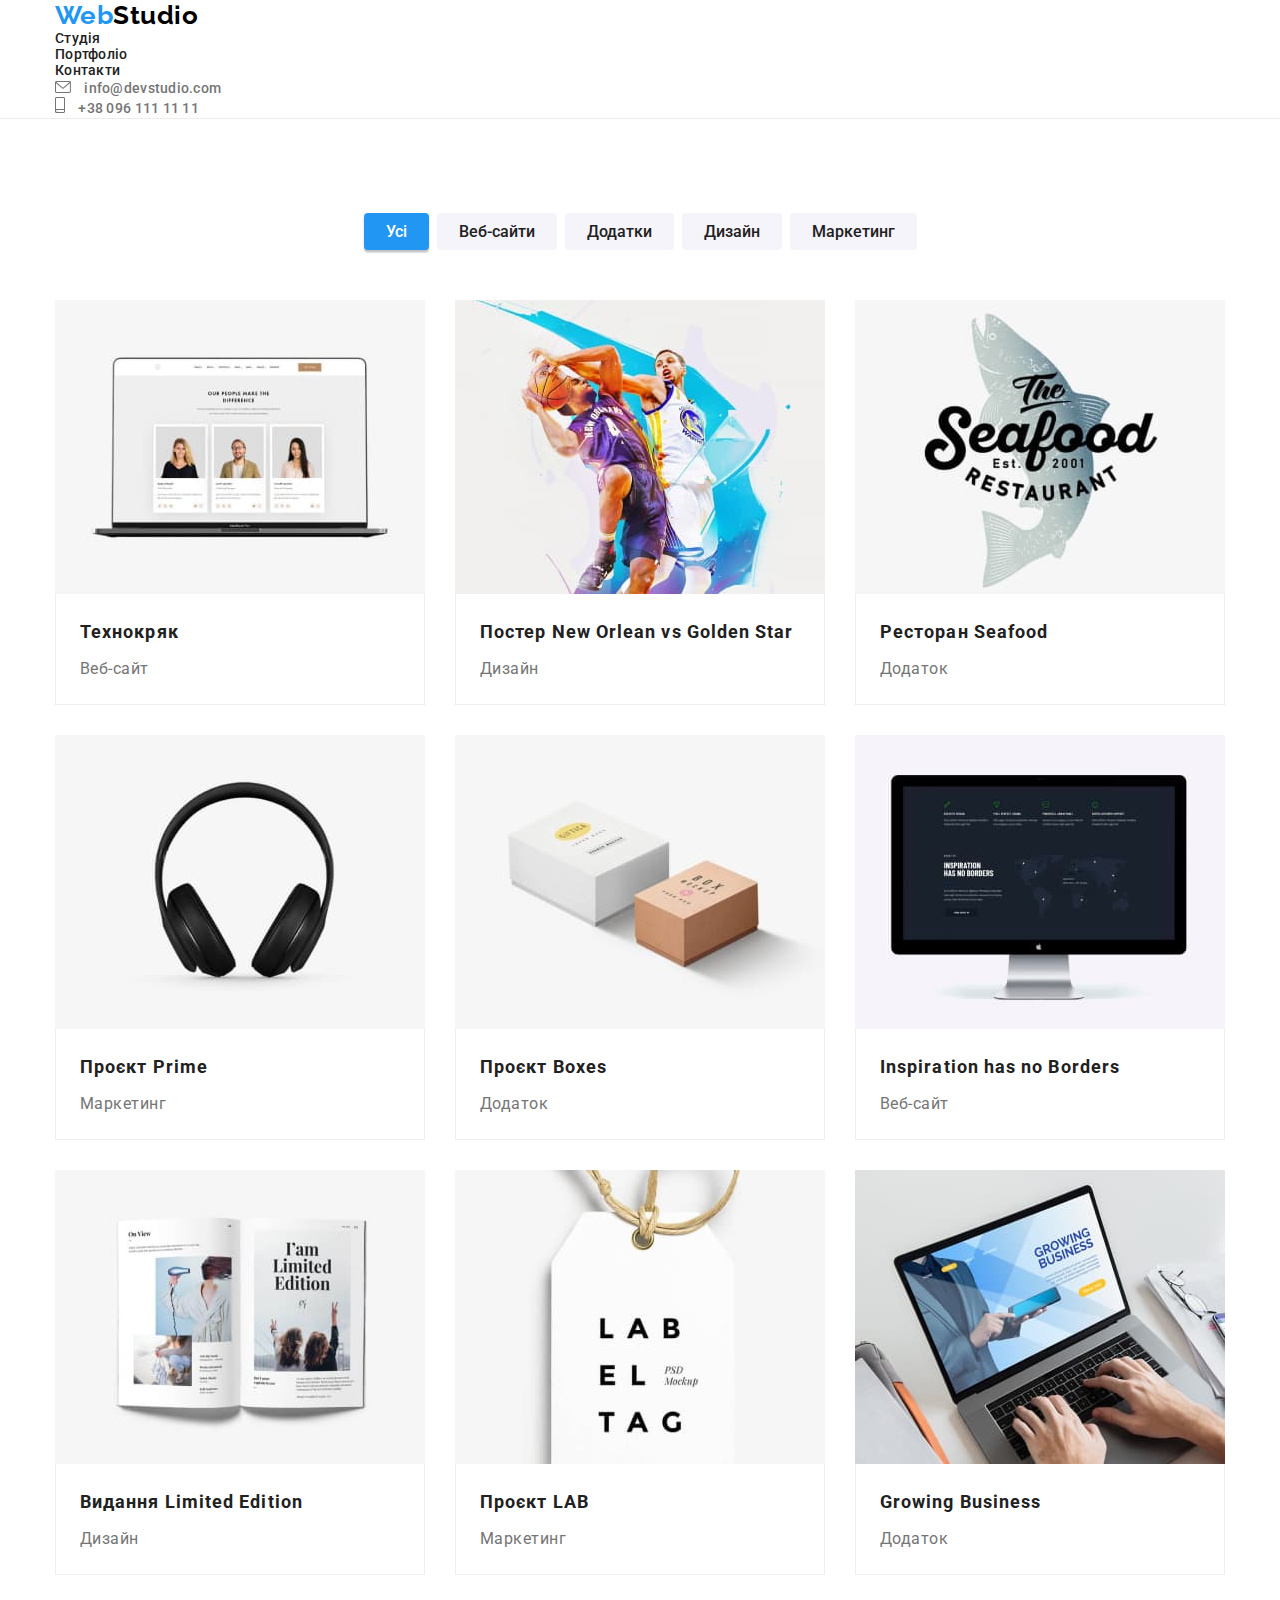
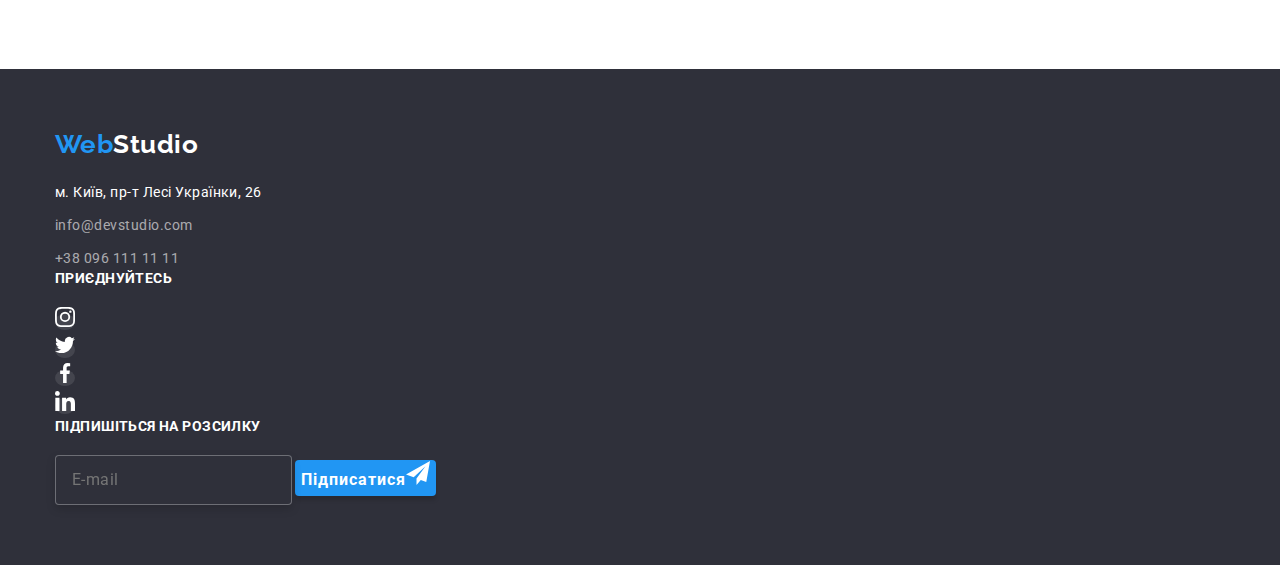
==== portfolio.html @ b39f1068 "create new repository" ====
<!DOCTYPE html>
<html lang="uk">

<head>
    <meta charset="UTF-8">
    <meta http-equiv="X-UA-Compatible" content="IE=edge">
    <meta name="viewport" content="width=device-width, initial-scale=1.0">
    <title>Portfolio</title>
    <link rel="preconnect" href="https://fonts.googleapis.com">
    <link rel="preconnect" href="https://fonts.gstatic.com" crossorigin>
    <link
        href="https://fonts.googleapis.com/css2?family=Montserrat:wght@400;700&family=Raleway:wght@700&family=Roboto:wght@400;500;700;900&display=swap"
        rel="stylesheet">
    <link rel="stylesheet" href="https://cdn.jsdelivr.net/npm/modern-normalize@1.1.0/modern-normalize.min.css">
    <link rel="stylesheet" href="./css/main.min.css">
</head>

<body>
    <header class="header">
        <div class="container  header__container"><a href="./index.html" class="logo__link link"><span
                    class="logo">Web</span>Studio</a>
            <nav class="navigation">
                <ul class="navigation__list">
                    <li class="navigation__item"><a href="./index.html"
                            class="link navigation__link ">Студія</a></li>
                    <li class="navigation__item"> <a href="./portfolio.html" class="link navigation__link navigation__link--active"> Портфоліо </a>
                    </li>
                    <li class="navigation__item"> <a href="" class="link navigation__link"> Контакти</a></li>
                </ul>
            </nav>
            <ul class="header__contacts">
                <li class="contacts__item"> <a href="mailto:info@devstudio.com" class="contacts__link"><svg
                            class="contact__icon" width="16" height="12">
                            <use href="./images/icons.svg#icon-envelope"></use>
                        </svg> info@devstudio.com </a></li>
                <li class="contacts__item"><a href="tel:+380961111111" class="contacts__link"><svg class="contact__icon"
                            width="10" height="16">
                            <use href="./images/icons.svg#icon-smartphone"></use>
                        </svg> +38 096 111 11 11</a></li>
            </ul>
        </div>
    </header>

    <main>
        <section class="section">
            <h1 class="visually-hidden">Портфоліо</h1>
            <div class="container">
                <ul class="butttons-list">
                    <li><button type="button" class="butttons-list__button butttons-list__button--active">Усі</button></li>
                    <li><button type="button" class="butttons-list__button">Веб-сайти</button></li>
                    <li><button type="button" class="butttons-list__button">Додатки</button></li>
                    <li><button type="button" class="butttons-list__button">Дизайн</button></li>
                    <li><button type="button" class="butttons-list__button">Маркетинг</button></li>
                </ul>

                <ul class="products">
                    <li class="products__item">
                        <a href="" class="products__link">
                            <div class="products__tumb"><img src="./images/portfolio/portfolio-1.jpg" alt="ноутбук"
                                    width="370" height="294">
                                <p class="tumb__owerlay">Ресурс пропонує комплексні пропозиції з різним рівнем функціоналу та
                                    сервісів. Все це дозволить
                                    відвідувачу отримати
                                    вичерпні відомості про компанію чи приватну особу.</p>
                            </div>
                            <div class="products__description">
                                <h2 class="description__title">Технокряк</h2>
                                <p> Веб-сайт</p>
                            </div>
                        </a>
                    </li>
                    <li class="products__item">
                        <a href="" class="products__link">
                            <div class="products__tumb"><img src="./images/portfolio/portfolio-2.jpg" alt="дві людини"
                                    width="370" height="294">
                                <p class="tumb__owerlay">Ресурс пропонує комплексні пропозиції з різним рівнем функціоналу та
                                    сервісів. Все це дозволить відвідувачу отримати
                                    вичерпні відомості про компанію чи приватну особу.</p>
                            </div>
                            <div class="products__description">
                                <h2 class="description__title">Постер New Orlean vs Golden Star</h2>
                                <p>Дизайн</p>
                            </div>


                        </a>
                    </li>
                    <li class="products__item">
                        <a href="" class="products__link">
                            <div class="products__tumb"> <img src="./images/portfolio/portfolio-3.jpg" alt="риба"
                                    width="370" height="294">
                                <p class="tumb__owerlay">Ресурс пропонує комплексні пропозиції з різним рівнем функціоналу та
                                    сервісів. Все це дозволить
                                    відвідувачу отримати
                                    вичерпні відомості про компанію чи приватну особу.</p>
                            </div>
                            <div class="products__description">
                                <h2 class="description__title">Ресторан Seafood</h2>
                                <p>Додаток</p>
                            </div>
                        </a>
                    </li>
                    <li class="products__item">
                        <a href="" class="products__link">
                            <div class="products__tumb"><img src="./images/portfolio/portfolio-4.jpg" alt="наушники"
                                    width="370" height="294">
                                <p class="tumb__owerlay">Ресурс пропонує комплексні пропозиції з різним рівнем функціоналу та
                                    сервісів. Все це дозволить
                                    відвідувачу отримати
                                    вичерпні відомості про компанію чи приватну особу.</p>
                            </div>
                            <div class="products__description">
                                <h2 class="description__title">Проєкт Prime</h2>
                                <p>Маркетинг</p>
                            </div>
                        </a>
                    </li>
                    <li class="products__item">
                        <a href="" class="products__link">
                            <div class="products__tumb"><img src="./images/portfolio/portfolio-5.jpg" alt="коробки"
                                    width="370" height="294">
                                <p class="tumb__owerlay">Ресурс пропонує комплексні пропозиції з різним рівнем функціоналу та
                                    сервісів. Все це дозволить
                                    відвідувачу отримати
                                    вичерпні відомості про компанію чи приватну особу.</p>
                            </div>
                            <div class="products__description">
                                <h2 class="description__title">Проєкт Boxes</h2>
                                <p>Додаток</p>
                            </div>
                        </a>
                    </li>
                    <li class="products__item">
                        <a href="" class="products__link">
                            <div class="products__tumb"><img src="./images/portfolio/portfolio-6.jpg" alt="монітор"
                                    width="370" height="294">
                                <p class="tumb__owerlay">Ресурс пропонує комплексні пропозиції з різним рівнем функціоналу та
                                    сервісів. Все це дозволить
                                    відвідувачу отримати
                                    вичерпні відомості про компанію чи приватну особу.</p>
                            </div>
                            <div class="products__description">
                                <h2 lang="en" class="description__title">Inspiration has no Borders</h2>
                                <p>Веб-сайт</p>
                            </div>
                        </a>
                    </li>
                    <li class="products__item">
                        <a href="" class="products__link">
                            <div class="products__tumb"><img src="./images/portfolio/portfolio-7.jpg" alt="книга"
                                    width="370" height="294">
                                <p class="tumb__owerlay">Ресурс пропонує комплексні пропозиції з різним рівнем функціоналу та
                                    сервісів. Все це дозволить
                                    відвідувачу отримати
                                    вичерпні відомості про компанію чи приватну особу.</p>
                            </div>
                            <div class="products__description">
                                <h2 lang="en" class="description__title">Видання Limited Edition</h2>
                                <p>Дизайн</p>
                            </div>
                        </a>
                    </li>
                    <li class="products__item">
                        <a href="" class="products__link">
                            <div class="products__tumb"><img class="img" src="./images/portfolio/portfolio-8.jpg"
                                    alt="ярлик" width="370" height="294">
                                <p class="tumb__owerlay">Ресурс пропонує комплексні пропозиції з різним рівнем функціоналу та
                                    сервісів. Все це дозволить
                                    відвідувачу отримати
                                    вичерпні відомості про компанію чи приватну особу.</p>
                            </div>
                            <div class="products__description">
                                <h2 class="description__title">Проєкт LAB</h2>
                                <p>Маркетинг</p>
                            </div>
                        </a>
                    </li>
                    <li class="products__item">
                        <a href="" class="products__link">
                            <div class="products__tumb"><img src="./images/portfolio/portfolio-9.jpg"
                                    alt="друкує на ноутбуці" width="370" height="294">
                                <p class="tumb__owerlay">Ресурс пропонує комплексні пропозиції з різним рівнем функціоналу та
                                    сервісів. Все це дозволить
                                    відвідувачу отримати
                                    вичерпні відомості про компанію чи приватну особу.</p>
                            </div>
                            <div class="products__description">
                                <h2 lang="en" class="description__title">Growing Business</h2>
                                <p>Додаток</p>
                            </div>
                        </a>
                    </li>
                </ul>
            </div>
        </section>
    </main>
<footer class="footer">
    <div class="container">
        <div class="footer--container">
            <div>
                <a href="./index.html" class="logo__link--inverse"> <span class="logo">
                        Web</span>Studio</a>
                <address class="address">
                    <ul class="address__list">
                        <li class="address__item"><a href="https://goo.gl/maps/CPtrU1FHBa2aNyZL9" target="_blank"
                                rel="noopener noreferrer nofollow">м. Київ, пр-т Лесі Українки, 26</a>
                        </li>
                        <li class="address__item"><a href="mailto:info@devstudio.com"
                                class="address__link">info@devstudio.com</a></li>
                        <li class="address__item"><a href="tel:+380961111111" class="address__link">+38 096 111 11
                                11</a>
                        </li>
                    </ul>
                </address>
            </div>

            <div>
                <h3 class="join">Приєднуйтесь</h3>
                <ul class="join__contact-list">
                    <li> <a class="join__link" href=""> <svg width="20" height="20">
                                <use href="./images/icons.svg#icon-instagram">
                                </use>
                            </svg> </a> </li>
                    <li> <a class="join__link" href=""> <svg width="20" height="20">
                                <use href="./images/icons.svg#icon-twitter"></use>
                            </svg> </a> </li>
                    <li> <a class="join__link" href=""> <svg width="20" height="20">
                                <use href="./images/icons.svg#icon-facebook">
                                </use>
                            </svg> </a></li>
                    <li> <a class="join__link" href=""> <svg width="20" height="20">
                                <use href="./images/icons.svg#icon-linkedin">
                                </use>
                            </svg> </a></li>
                </ul>
            </div>
            <form class="footer-form--container">
                <p class="footer-form__title">Підпишіться на розсилку</p>
                <div class="footer-form__input--container"><label>
                        <input type="email" name="email" placeholder="E-mail" class="footer-form__input" required>
                    </label>
                    <button type="submit" class="footer-form__button">Підписатися<svg width="24" height="24">
                            <use href="./images/icons.svg#icon-icon-send"></use>
                        </svg></button>
                </div>
            </form>
        </div>
    </div>
</footer>
</body>

</html>
---- css/main.min.css ----
:root{--primary-text-color: #757575;--title-text-color: #212121;--accent-color: #2196F3;--second-background-color: #2F303A;--first-boby-color: #F5F5F5;--second-body-color: #F5F4FA;--white-color: #FFFFFF;--black-color: #000000;--column-gap: 30px;--margin-none: 0px;--icons-color: #AFB1B8}body{font-family:Roboto,sans-serif;color:var(--primary-text-color);background-color:var(--white-color);letter-spacing:.03em}p{margin:var(--margin-none)}img{display:block;max-width:100%;height:auto}h1,h2,h3,h4,h5,h6{margin:var(--margin-none)}ul,ol{list-style:none;padding-left:0px}a{text-decoration:none;color:inherit;transition:color 250ms cubic-bezier(0.4, 0, 0.2, 1)}a:hover,a:focus{color:var(--accent-color)}.section{padding-top:60px;padding-bottom:60px}@media screen and (min-width: 1200px){.section{padding-top:94px;padding-bottom:94px}}.title{color:var(--title-text-color);font-weight:700;font-size:36px;line-height:1.16;margin-bottom:50px;text-align:center}.container{padding-left:15px;padding-right:15px;align-items:center;margin-left:auto;margin-right:auto}@media screen and (min-width: 480px){.container{width:480px}}@media screen and (min-width: 768px){.container{width:768px}}@media screen and (min-width: 1200px){.container{width:1200px}}.visually-hidden{position:absolute;white-space:nowrap;width:1px;height:1px;overflow:hidden;border:0;padding:0;clip:rect(0 0 0 0);clip-path:inset(50%);margin:-1px}.header{background-color:var(--white-color);font-weight:500;border-bottom:solid 1px #ececec}.logo__link{margin-right:93px;font-family:Raleway,sans-serif;font-weight:700;font-size:26px;line-height:1.19;color:var(--black-color)}.logo{color:var(--accent-color)}.logo__link--inverse{font-family:Raleway,sans-serif;font-weight:700;font-size:26px;line-height:1.19;padding:0px}.navigation{font-weight:500;font-size:14px;line-height:1.14;letter-spacing:.02em;color:var(--title-text-color)}.navigation__list{margin:var(--margin-none)}.header__contacts{list-style:none;padding-left:0px;padding:0px;margin:var(--margin-none);color:var(--primary-text-color);fill:currentColor}.contacts__link{text-decoration:none;color:var(--primary-text-color);font-size:14px;line-height:1.14;letter-spacing:.02em;font-weight:500;fill:currentColor;transition:color 250ms cubic-bezier(0.4, 0, 0.2, 1),fill 250ms cubic-bezier(0.4, 0, 0.2, 1)}.contacts__link:hover,.contacts__link :focus{color:var(--accent-color);fill:var(--accent-color)}.contact__icon{margin-right:10px;fill:currentColor}.contact__icon:hover,.contact__icon :focus{fill:var(--accent-color)}.hero{background-image:linear-gradient(to right, rgba(47, 48, 58, 0.4), rgba(47, 48, 58, 0.4)),url(../images/hero.jpg);background-repeat:no-repeat;background-size:cover;background-position:center;flex-direction:column}.hero__title{color:var(--white-color);font-weight:900;font-size:44px;line-height:1.34;letter-spacing:.06em;text-transform:uppercase}.hero__button{font-family:"Roboto",sans-serif;font-weight:700;font-size:16px;line-height:1.88;letter-spacing:.06em;color:var(--white-color);background-color:var(--accent-color);box-shadow:0px 4px 4px rgba(0,0,0,.15);cursor:pointer;border:0;border-radius:4px;padding:10px 32px;margin-top:var(--column-gap);transition:background-color 250ms cubic-bezier(0.4, 0, 0.2, 1)}.hero__button:hover,.hero__button:focus{background-color:#188ce8}.benefits__icon{display:flex;justify-content:center;background-color:var(--second-body-color);margin-bottom:30px;height:120px;align-items:center}.benefits__titles{color:var(--title-text-color);font-weight:700;font-size:14px;line-height:1.14;text-transform:uppercase;margin-top:var(--margin-none);margin-bottom:10px}@media screen and (max-width: 768px){.benefits__titles{text-align:center}}.benefits__text{font-size:14px;line-height:1.71;margin-bottom:30px;margin:var(--margin-none)}.about-section{padding-top:0}.about-section__container{position:relative}.about-section__text{position:absolute;width:100%;height:70px;bottom:0;font-weight:700;font-size:14px;line-height:1.14;-align:center;letter-spacing:.03em;text-transform:uppercase;color:var(--white-color);background-color:rgba(47,48,58,.8)}.team{background-color:var(--second-body-color)}.team__list{margin:var(--margin-none)}.team__item{background-color:var(--white-color);border-radius:0px 0px 4px 4px;box-shadow:0px 1px 3px rgba(0,0,0,.12),0px 1px 1px rgba(0,0,0,.14),0px 2px 1px rgba(0,0,0,.2)}@media screen and (max-width: 1200px){.team__item not:last-child{margin-bottom:30px}}.team__item:last-child{margin-right:var(--margin-none)}.team__description{padding-top:30px;padding-bottom:30px}.team__titles{color:var(--title-text-color);font-weight:500;font-size:16px;line-height:1.19;margin:var(--margin-none);margin-bottom:10px;text-align:center}.team__profession{font-size:16px;line-height:1.19;margin:var(--margin-none);text-align:center}.team__contact{margin:var(--margin-none);display:flex;column-gap:10px;justify-content:center;margin-top:10px}.team__link{text-decoration:none;width:44px;height:44px;display:flex;align-items:center;justify-content:center;color:var(--icons-color);fill:currentColor;border-radius:50%;transition:fill 250ms cubic-bezier(0.4, 0, 0.2, 1),background-color 250ms cubic-bezier(0.4, 0, 0.2, 1)}.team__link:hover,.team__link:focus{background-color:var(--accent-color);fill:var(--white-color)}.clients__item{color:var(--icons-color);fill:currentColor}.clients__link{height:92px;border:1px solid #afb1b8;border-radius:4px;display:flex;align-items:center;justify-content:center;transition:color 250ms cubic-bezier(0.4, 0, 0.2, 1),border 250ms cubic-bezier(0.4, 0, 0.2, 1)}.clients__link:hover,.clients__link:focus{color:var(--accent-color);border:1px solid var(--accent-color)}.clients__icon{fill:currentColor}.butttons-list{list-style:none;display:flex;column-gap:8px;padding-left:0px;justify-content:center;margin-bottom:var(--margin-none);margin-top:var(--margin-none)}.butttons-list__button{font-family:"Roboto",sans-serif;font-weight:500;font-size:16px;line-height:1.62;background-color:var(--second-body-color);color:var(--title-text-color);cursor:pointer;border-radius:4px;border:0px;padding:6px 22px;transition:color 250ms cubic-bezier(0.4, 0, 0.2, 1),background-color 250ms cubic-bezier(0.4, 0, 0.2, 1),box-shadow 250ms cubic-bezier(0.4, 0, 0.2, 1)}.butttons-list__button:hover,.butttons-list__button:focus{background-color:var(--accent-color);color:var(--white-color);box-shadow:0px 3px 1px rgba(0,0,0,.1),0px 1px 2px rgba(0,0,0,.08),0px 2px 2px rgba(0,0,0,.12)}.butttons-list__button--active{background-color:var(--accent-color);color:var(--white-color);box-shadow:0px 3px 1px rgba(0,0,0,.1),0px 1px 2px rgba(0,0,0,.08),0px 2px 2px rgba(0,0,0,.12)}.products{margin-top:50px;margin-right:calc(-1*var(--column-gap));margin-bottom:calc(-1*var(--column-gap));display:flex;flex-wrap:wrap}.products__item{width:calc(33.3333333333% - var(--column-gap));margin-right:var(--column-gap);margin-bottom:var(--column-gap)}.products__item:nth-child(3n){margin-right:var(--margin-none)}.products__link{text-decoration:none;color:var(--primary-text-color);font-size:16px;line-height:1.87;margin:var(--margin-none);display:block;transition:box-shadow 250ms cubic-bezier(0.4, 0, 0.2, 1)}.products__link:hover,.products__link:focus{box-shadow:0px 1px 1px rgba(0,0,0,.12),0px 4px 4px rgba(0,0,0,.06),1px 4px 6px rgba(0,0,0,.16)}.products__tumb{position:relative;overflow:hidden}.tumb__owerlay{position:absolute;display:flex;width:100%;height:294px;align-items:center;padding-left:24px;padding-right:24px;top:0;left:0;transform:translateY(100%);font-size:18px;line-height:1.56;letter-spacing:.03em;color:var(--white-color);background-color:rgba(33,150,243,.9);transition:transform 250ms cubic-bezier(0.4, 0, 0.2, 1)}.products__link:hover .tumb__owerlay,.products__link:focus .tumb__owerlay{transform:translateY(0)}.products__description{padding:20px 24px;width:370px;border-bottom:1px solid #eee;border-left:1px solid #eee;border-right:1px solid #eee;color:var(--primary-text-color)}.description__title{font-weight:700;font-size:18px;line-height:2;letter-spacing:.06em;color:var(--title-text-color);margin:var(--margin-none);margin-bottom:4px}.backdrop{position:fixed;top:0;left:0;width:100%;height:100%;background:rgba(0,0,0,.2);opacity:1;transition:opasity 250ms cubic-bezier(0.4, 0, 0.2, 1)}.backdrop.is-hidden{opacity:0;pointer-events:none}.modal{position:absolute;display:flex;flex-direction:column;top:50%;left:50%;padding:40px;transform:translate(-50%, -50%) scale(1);transition:transform 250ms cubic-bezier(0.4, 0, 0.2, 1);min-width:528px;min-height:581px;background:#fff;color:var(--black-color);box-shadow:0px 1px 3px rgba(0,0,0,.12),0px 1px 1px rgba(0,0,0,.14),0px 2px 1px rgba(0,0,0,.2);border-radius:4px}.backdrop.is-hidden .modal{transform:translate(-50%, -50%) scale(1.25)}.modal__button{position:absolute;right:8px;top:8px;cursor:pointer;width:30px;height:30px;padding:var(--margin-none);background:var(--white-color);border:1px solid rgba(0,0,0,.1);border-radius:50%;color:var(--black-color);fill:currentColor;transition:color 250ms cubic-bezier(0.4, 0, 0.2, 1)}.modal__button:hover,.modal__button:focus{color:var(--accent-color)}.modal__title{margin-bottom:12px;text-align:center;font-weight:700;font-size:20px;line-height:1.15;letter-spacing:.03em}.modal__input{display:flex;flex-direction:column;position:relative;margin-bottom:10px;font-size:12px;line-height:1.66;letter-spacing:.01em;color:var(--primary-text-color);transition:fill 250ms cubic-bezier(0.4, 0, 0.2, 1)}.modal__input:hover,.modal__input:focus-within{fill:var(--accent-color)}.modal__input--margin{margin-bottom:0}.input__label{font-size:12px;line-height:1.16;letter-spacing:.01em;margin-bottom:4px}.modal__input--position{position:relative}.input__form{display:block;width:100%;resize:none;border:1px solid rgba(33,33,33,.2);border-radius:4px;height:40px;padding:12px 42px;fill:currentColor;transition:border 250ms cubic-bezier(0.4, 0, 0.2, 1)}.input__form:hover,.input__form:focus{border:1px solid var(--accent-color);outline:none}.input__form--settings-textarea{margin-top:4px;padding-left:16px;resize:none;width:448px;height:120px;color:rgba(117,117,117,.5)}.input__icon{position:absolute;top:50%;left:12px;transform:translateY(-50%);width:18px;height:18px}.modal__agreement{margin-top:20px;position:relative;display:flex;flex-direction:column;align-items:center}.agreement__title{display:block;margin-left:8px;font-size:14px;line-height:1.71;letter-spacing:.03em;color:var(--primary-text-color);margin-bottom:30px}.checkbox__icon{display:inline-block;position:absolute;top:5px;left:14px;width:16px;height:15px;border:2px solid var(--title-text-color);border-radius:2px;transition:background-color 250ms cubic-bezier(0.4, 0, 0.2, 1)}.checkbox:checked+.checkbox__icon{background-color:var(--accent-color);background-image:url(../images/icon\ check.svg);background-size:contain;background-origin:border-box;border-color:var(--accent-color)}.checkbox:focus+.checkbox__icon{border-color:var(--accent-color)}.agreement__link{text-decoration:underline;font-size:14px;line-height:1.71;letter-spacing:.03em;color:var(--accent-color)}.agreement__link:hover{text-decoration:none}.modal__button--send{width:200px;height:50px;padding:0;background-color:var(--accent-color);box-shadow:0px 4px 4px rgba(0,0,0,.15);border-radius:4px;border:none;font-weight:700;font-size:16px;line-height:1.88;text-align:center;letter-spacing:.06em;color:var(--white-color);cursor:pointer;transition:background-color 250ms cubic-bezier(0.4, 0, 0.2, 1)}.send-button:hover,.send-button:focus{background:#188ce8}.footer{background-color:var(--second-background-color);color:var(--white-color);font-size:14px;line-height:1.71;padding-top:60px;padding-bottom:60px}.address{font-style:normal;margin-top:20px;padding:0px}.address__list{list-style:none;padding:0px;margin:0px}.address__item:not(:last-child){margin-bottom:9px}.address__link{color:rgba(255,255,255,.6);padding:0px}.join{text-transform:uppercase;font-weight:700;font-size:14px;line-height:1.14;letter-spacing:.03em;color:var(--white-color)}.join__contact-list{margin:var(--margin-none);margin-top:20px}.join__link{text-decoration:none;color:var(--white-color);fill:currentColor;background-color:rgba(255,255,255,.1);border-radius:50%;width:44px;height:44px;transition:background-color 250ms cubic-bezier(0.4, 0, 0.2, 1),fill 250ms cubic-bezier(0.4, 0, 0.2, 1),border-radius 250ms cubic-bezier(0.4, 0, 0.2, 1)}.join__link:hover,.join__link:focus{background-color:var(--accent-color);fill:var(--white-color);border-radius:50%}.footer-form--container{margin-left:auto}.footer-form__title{margin-bottom:20px;font-weight:700;font-size:14px;line-height:1.14;letter-spacing:.03em;text-transform:uppercase}.footer-form__input{height:50px;padding:15px 16px;font-size:16px;line-height:1.25;letter-spacing:.03em;background-color:var(--second-background-color);color:rgba(255,255,255,.6);border:1px solid rgba(255,255,255,.3);filter:drop-shadow(0px 4px 4px rgba(0, 0, 0, 0.15));border-radius:4px}.footer-form__button{align-items:center;text-align:center;justify-content:space-between;cursor:pointer;font-weight:700;font-size:16px;line-height:1.88;letter-spacing:.06em;color:var(--white-color);background-color:var(--accent-color);box-shadow:0px 4px 4px rgba(0,0,0,.15);border-radius:4px;border:0px}/*# sourceMappingURL=main.min.css.map */
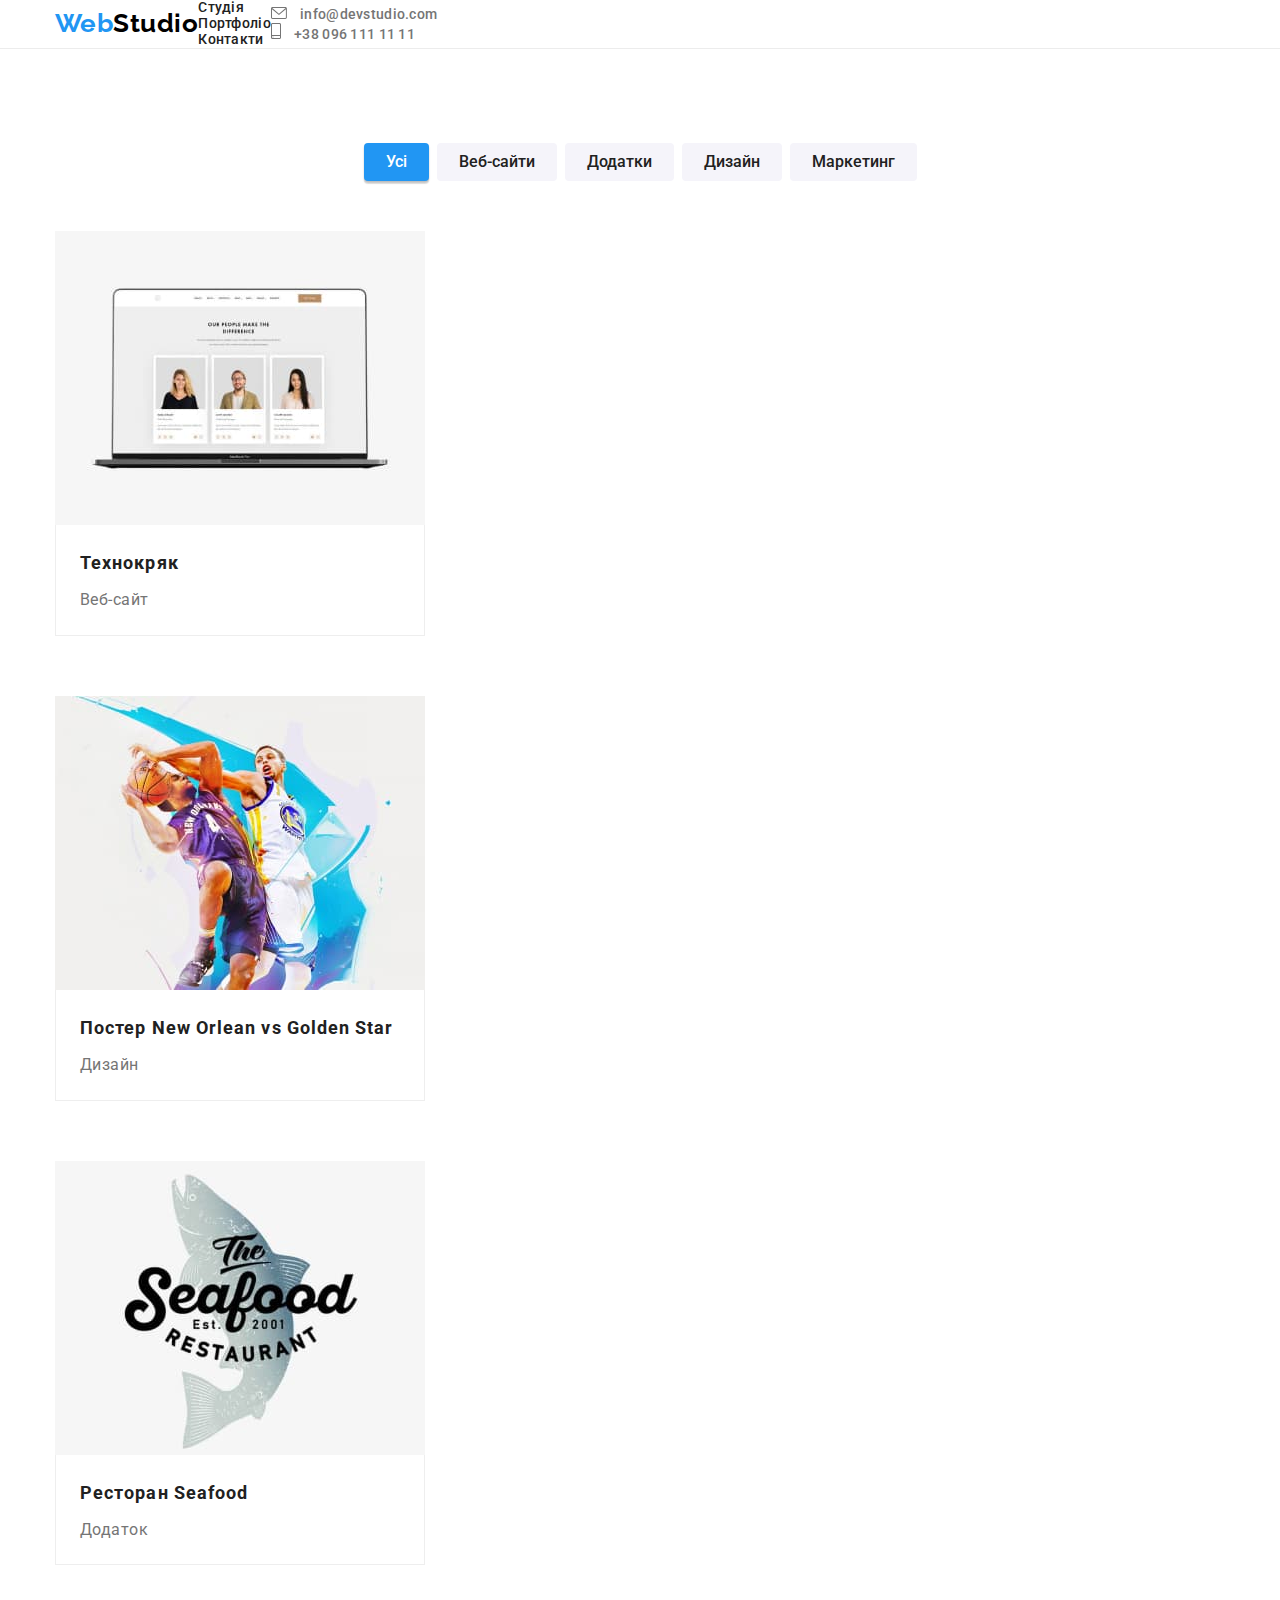
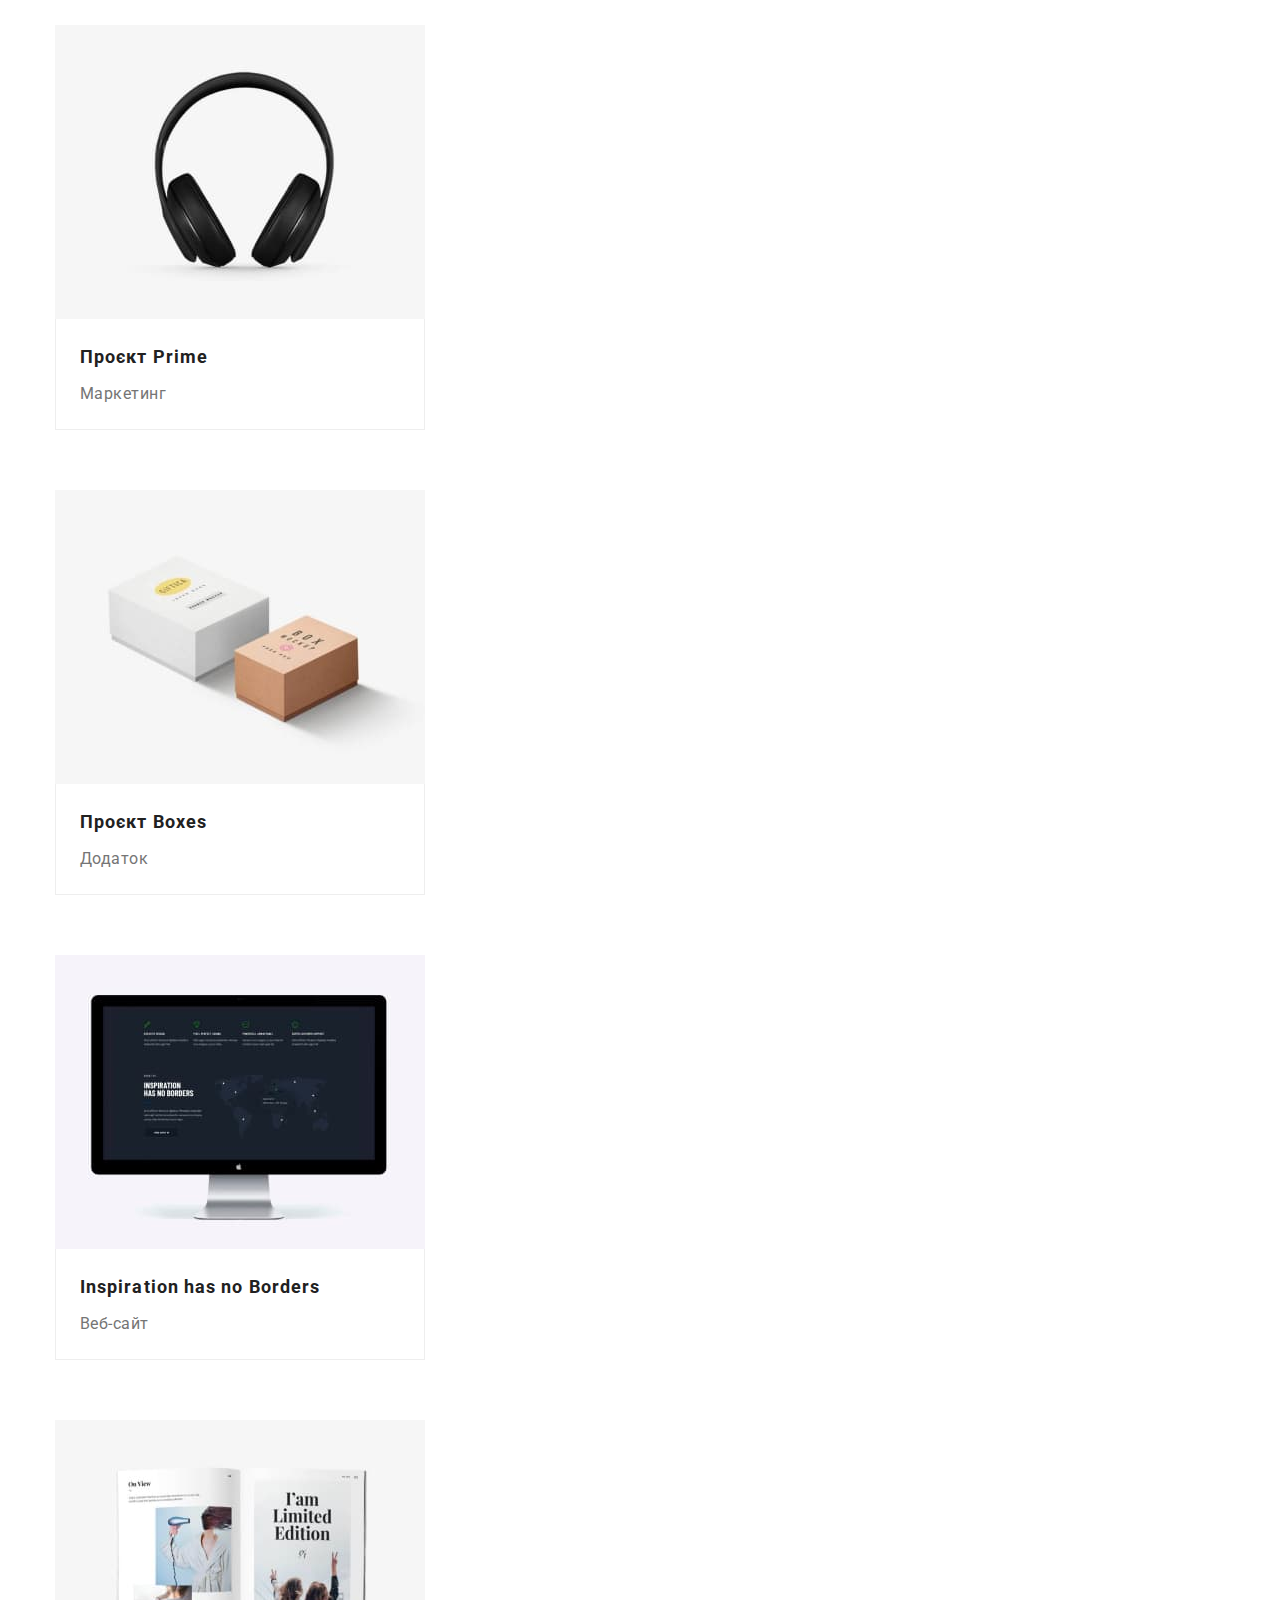
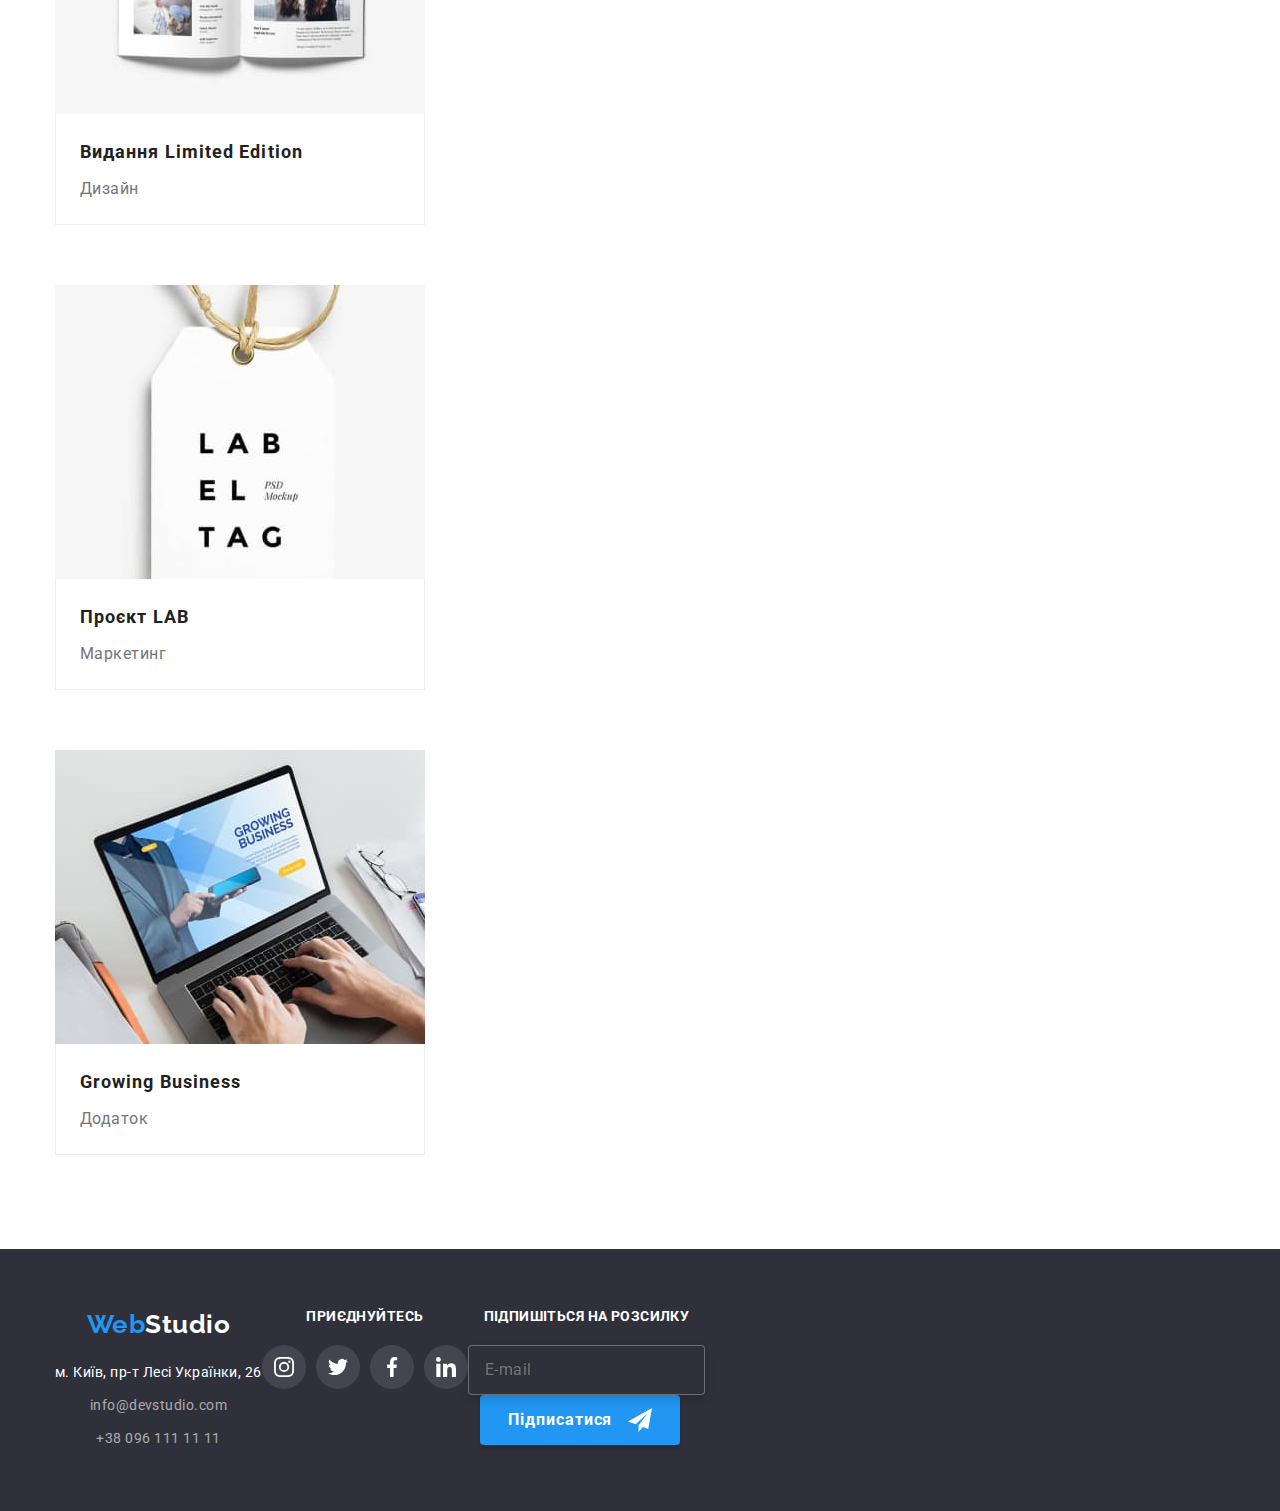
==== commit c51cf8d1: "update" ====
--- a/portfolio.html
+++ b/portfolio.html
@@ -57,7 +57,7 @@
                     <li class="products__item">
                         <a href="" class="products__link">
                             <div class="products__tumb"><img src="./images/portfolio/portfolio-1.jpg" alt="ноутбук"
-                                    width="370" height="294">
+                                   >
                                 <p class="tumb__owerlay">Ресурс пропонує комплексні пропозиції з різним рівнем функціоналу та
                                     сервісів. Все це дозволить
                                     відвідувачу отримати
@@ -72,7 +72,7 @@
                     <li class="products__item">
                         <a href="" class="products__link">
                             <div class="products__tumb"><img src="./images/portfolio/portfolio-2.jpg" alt="дві людини"
-                                    width="370" height="294">
+                                    >
                                 <p class="tumb__owerlay">Ресурс пропонує комплексні пропозиції з різним рівнем функціоналу та
                                     сервісів. Все це дозволить відвідувачу отримати
                                     вичерпні відомості про компанію чи приватну особу.</p>
@@ -88,7 +88,7 @@
                     <li class="products__item">
                         <a href="" class="products__link">
                             <div class="products__tumb"> <img src="./images/portfolio/portfolio-3.jpg" alt="риба"
-                                    width="370" height="294">
+                                   >
                                 <p class="tumb__owerlay">Ресурс пропонує комплексні пропозиції з різним рівнем функціоналу та
                                     сервісів. Все це дозволить
                                     відвідувачу отримати
@@ -103,7 +103,7 @@
                     <li class="products__item">
                         <a href="" class="products__link">
                             <div class="products__tumb"><img src="./images/portfolio/portfolio-4.jpg" alt="наушники"
-                                    width="370" height="294">
+                                   >
                                 <p class="tumb__owerlay">Ресурс пропонує комплексні пропозиції з різним рівнем функціоналу та
                                     сервісів. Все це дозволить
                                     відвідувачу отримати
@@ -118,7 +118,7 @@
                     <li class="products__item">
                         <a href="" class="products__link">
                             <div class="products__tumb"><img src="./images/portfolio/portfolio-5.jpg" alt="коробки"
-                                    width="370" height="294">
+                                   >
                                 <p class="tumb__owerlay">Ресурс пропонує комплексні пропозиції з різним рівнем функціоналу та
                                     сервісів. Все це дозволить
                                     відвідувачу отримати
@@ -133,7 +133,7 @@
                     <li class="products__item">
                         <a href="" class="products__link">
                             <div class="products__tumb"><img src="./images/portfolio/portfolio-6.jpg" alt="монітор"
-                                    width="370" height="294">
+                                   >
                                 <p class="tumb__owerlay">Ресурс пропонує комплексні пропозиції з різним рівнем функціоналу та
                                     сервісів. Все це дозволить
                                     відвідувачу отримати
@@ -148,7 +148,7 @@
                     <li class="products__item">
                         <a href="" class="products__link">
                             <div class="products__tumb"><img src="./images/portfolio/portfolio-7.jpg" alt="книга"
-                                    width="370" height="294">
+                                    >
                                 <p class="tumb__owerlay">Ресурс пропонує комплексні пропозиції з різним рівнем функціоналу та
                                     сервісів. Все це дозволить
                                     відвідувачу отримати
@@ -163,7 +163,7 @@
                     <li class="products__item">
                         <a href="" class="products__link">
                             <div class="products__tumb"><img class="img" src="./images/portfolio/portfolio-8.jpg"
-                                    alt="ярлик" width="370" height="294">
+                                    alt="ярлик">
                                 <p class="tumb__owerlay">Ресурс пропонує комплексні пропозиції з різним рівнем функціоналу та
                                     сервісів. Все це дозволить
                                     відвідувачу отримати
@@ -178,7 +178,7 @@
                     <li class="products__item">
                         <a href="" class="products__link">
                             <div class="products__tumb"><img src="./images/portfolio/portfolio-9.jpg"
-                                    alt="друкує на ноутбуці" width="370" height="294">
+                                    alt="друкує на ноутбуці" >
                                 <p class="tumb__owerlay">Ресурс пропонує комплексні пропозиції з різним рівнем функціоналу та
                                     сервісів. Все це дозволить
                                     відвідувачу отримати
--- a/css/main.min.css
+++ b/css/main.min.css
@@ -1 +1 @@
-:root{--primary-text-color: #757575;--title-text-color: #212121;--accent-color: #2196F3;--second-background-color: #2F303A;--first-boby-color: #F5F5F5;--second-body-color: #F5F4FA;--white-color: #FFFFFF;--black-color: #000000;--column-gap: 30px;--margin-none: 0px;--icons-color: #AFB1B8}body{font-family:Roboto,sans-serif;color:var(--primary-text-color);background-color:var(--white-color);letter-spacing:.03em}p{margin:var(--margin-none)}img{display:block;max-width:100%;height:auto}h1,h2,h3,h4,h5,h6{margin:var(--margin-none)}ul,ol{list-style:none;padding-left:0px}a{text-decoration:none;color:inherit;transition:color 250ms cubic-bezier(0.4, 0, 0.2, 1)}a:hover,a:focus{color:var(--accent-color)}.section{padding-top:60px;padding-bottom:60px}@media screen and (min-width: 1200px){.section{padding-top:94px;padding-bottom:94px}}.title{color:var(--title-text-color);font-weight:700;font-size:36px;line-height:1.16;margin-bottom:50px;text-align:center}.container{padding-left:15px;padding-right:15px;align-items:center;margin-left:auto;margin-right:auto}@media screen and (min-width: 480px){.container{width:480px}}@media screen and (min-width: 768px){.container{width:768px}}@media screen and (min-width: 1200px){.container{width:1200px}}.visually-hidden{position:absolute;white-space:nowrap;width:1px;height:1px;overflow:hidden;border:0;padding:0;clip:rect(0 0 0 0);clip-path:inset(50%);margin:-1px}.header{background-color:var(--white-color);font-weight:500;border-bottom:solid 1px #ececec}.logo__link{margin-right:93px;font-family:Raleway,sans-serif;font-weight:700;font-size:26px;line-height:1.19;color:var(--black-color)}.logo{color:var(--accent-color)}.logo__link--inverse{font-family:Raleway,sans-serif;font-weight:700;font-size:26px;line-height:1.19;padding:0px}.navigation{font-weight:500;font-size:14px;line-height:1.14;letter-spacing:.02em;color:var(--title-text-color)}.navigation__list{margin:var(--margin-none)}.header__contacts{list-style:none;padding-left:0px;padding:0px;margin:var(--margin-none);color:var(--primary-text-color);fill:currentColor}.contacts__link{text-decoration:none;color:var(--primary-text-color);font-size:14px;line-height:1.14;letter-spacing:.02em;font-weight:500;fill:currentColor;transition:color 250ms cubic-bezier(0.4, 0, 0.2, 1),fill 250ms cubic-bezier(0.4, 0, 0.2, 1)}.contacts__link:hover,.contacts__link :focus{color:var(--accent-color);fill:var(--accent-color)}.contact__icon{margin-right:10px;fill:currentColor}.contact__icon:hover,.contact__icon :focus{fill:var(--accent-color)}.hero{background-image:linear-gradient(to right, rgba(47, 48, 58, 0.4), rgba(47, 48, 58, 0.4)),url(../images/hero.jpg);background-repeat:no-repeat;background-size:cover;background-position:center;flex-direction:column}.hero__title{color:var(--white-color);font-weight:900;font-size:44px;line-height:1.34;letter-spacing:.06em;text-transform:uppercase}.hero__button{font-family:"Roboto",sans-serif;font-weight:700;font-size:16px;line-height:1.88;letter-spacing:.06em;color:var(--white-color);background-color:var(--accent-color);box-shadow:0px 4px 4px rgba(0,0,0,.15);cursor:pointer;border:0;border-radius:4px;padding:10px 32px;margin-top:var(--column-gap);transition:background-color 250ms cubic-bezier(0.4, 0, 0.2, 1)}.hero__button:hover,.hero__button:focus{background-color:#188ce8}.benefits__icon{display:flex;justify-content:center;background-color:var(--second-body-color);margin-bottom:30px;height:120px;align-items:center}.benefits__titles{color:var(--title-text-color);font-weight:700;font-size:14px;line-height:1.14;text-transform:uppercase;margin-top:var(--margin-none);margin-bottom:10px}@media screen and (max-width: 768px){.benefits__titles{text-align:center}}.benefits__text{font-size:14px;line-height:1.71;margin-bottom:30px;margin:var(--margin-none)}.about-section{padding-top:0}.about-section__container{position:relative}.about-section__text{position:absolute;width:100%;height:70px;bottom:0;font-weight:700;font-size:14px;line-height:1.14;-align:center;letter-spacing:.03em;text-transform:uppercase;color:var(--white-color);background-color:rgba(47,48,58,.8)}.team{background-color:var(--second-body-color)}.team__list{margin:var(--margin-none)}.team__item{background-color:var(--white-color);border-radius:0px 0px 4px 4px;box-shadow:0px 1px 3px rgba(0,0,0,.12),0px 1px 1px rgba(0,0,0,.14),0px 2px 1px rgba(0,0,0,.2)}@media screen and (max-width: 1200px){.team__item not:last-child{margin-bottom:30px}}.team__item:last-child{margin-right:var(--margin-none)}.team__description{padding-top:30px;padding-bottom:30px}.team__titles{color:var(--title-text-color);font-weight:500;font-size:16px;line-height:1.19;margin:var(--margin-none);margin-bottom:10px;text-align:center}.team__profession{font-size:16px;line-height:1.19;margin:var(--margin-none);text-align:center}.team__contact{margin:var(--margin-none);display:flex;column-gap:10px;justify-content:center;margin-top:10px}.team__link{text-decoration:none;width:44px;height:44px;display:flex;align-items:center;justify-content:center;color:var(--icons-color);fill:currentColor;border-radius:50%;transition:fill 250ms cubic-bezier(0.4, 0, 0.2, 1),background-color 250ms cubic-bezier(0.4, 0, 0.2, 1)}.team__link:hover,.team__link:focus{background-color:var(--accent-color);fill:var(--white-color)}.clients__item{color:var(--icons-color);fill:currentColor}.clients__link{height:92px;border:1px solid #afb1b8;border-radius:4px;display:flex;align-items:center;justify-content:center;transition:color 250ms cubic-bezier(0.4, 0, 0.2, 1),border 250ms cubic-bezier(0.4, 0, 0.2, 1)}.clients__link:hover,.clients__link:focus{color:var(--accent-color);border:1px solid var(--accent-color)}.clients__icon{fill:currentColor}.butttons-list{list-style:none;display:flex;column-gap:8px;padding-left:0px;justify-content:center;margin-bottom:var(--margin-none);margin-top:var(--margin-none)}.butttons-list__button{font-family:"Roboto",sans-serif;font-weight:500;font-size:16px;line-height:1.62;background-color:var(--second-body-color);color:var(--title-text-color);cursor:pointer;border-radius:4px;border:0px;padding:6px 22px;transition:color 250ms cubic-bezier(0.4, 0, 0.2, 1),background-color 250ms cubic-bezier(0.4, 0, 0.2, 1),box-shadow 250ms cubic-bezier(0.4, 0, 0.2, 1)}.butttons-list__button:hover,.butttons-list__button:focus{background-color:var(--accent-color);color:var(--white-color);box-shadow:0px 3px 1px rgba(0,0,0,.1),0px 1px 2px rgba(0,0,0,.08),0px 2px 2px rgba(0,0,0,.12)}.butttons-list__button--active{background-color:var(--accent-color);color:var(--white-color);box-shadow:0px 3px 1px rgba(0,0,0,.1),0px 1px 2px rgba(0,0,0,.08),0px 2px 2px rgba(0,0,0,.12)}.products{margin-top:50px;margin-right:calc(-1*var(--column-gap));margin-bottom:calc(-1*var(--column-gap));display:flex;flex-wrap:wrap}.products__item{width:calc(33.3333333333% - var(--column-gap));margin-right:var(--column-gap);margin-bottom:var(--column-gap)}.products__item:nth-child(3n){margin-right:var(--margin-none)}.products__link{text-decoration:none;color:var(--primary-text-color);font-size:16px;line-height:1.87;margin:var(--margin-none);display:block;transition:box-shadow 250ms cubic-bezier(0.4, 0, 0.2, 1)}.products__link:hover,.products__link:focus{box-shadow:0px 1px 1px rgba(0,0,0,.12),0px 4px 4px rgba(0,0,0,.06),1px 4px 6px rgba(0,0,0,.16)}.products__tumb{position:relative;overflow:hidden}.tumb__owerlay{position:absolute;display:flex;width:100%;height:294px;align-items:center;padding-left:24px;padding-right:24px;top:0;left:0;transform:translateY(100%);font-size:18px;line-height:1.56;letter-spacing:.03em;color:var(--white-color);background-color:rgba(33,150,243,.9);transition:transform 250ms cubic-bezier(0.4, 0, 0.2, 1)}.products__link:hover .tumb__owerlay,.products__link:focus .tumb__owerlay{transform:translateY(0)}.products__description{padding:20px 24px;width:370px;border-bottom:1px solid #eee;border-left:1px solid #eee;border-right:1px solid #eee;color:var(--primary-text-color)}.description__title{font-weight:700;font-size:18px;line-height:2;letter-spacing:.06em;color:var(--title-text-color);margin:var(--margin-none);margin-bottom:4px}.backdrop{position:fixed;top:0;left:0;width:100%;height:100%;background:rgba(0,0,0,.2);opacity:1;transition:opasity 250ms cubic-bezier(0.4, 0, 0.2, 1)}.backdrop.is-hidden{opacity:0;pointer-events:none}.modal{position:absolute;display:flex;flex-direction:column;top:50%;left:50%;padding:40px;transform:translate(-50%, -50%) scale(1);transition:transform 250ms cubic-bezier(0.4, 0, 0.2, 1);min-width:528px;min-height:581px;background:#fff;color:var(--black-color);box-shadow:0px 1px 3px rgba(0,0,0,.12),0px 1px 1px rgba(0,0,0,.14),0px 2px 1px rgba(0,0,0,.2);border-radius:4px}.backdrop.is-hidden .modal{transform:translate(-50%, -50%) scale(1.25)}.modal__button{position:absolute;right:8px;top:8px;cursor:pointer;width:30px;height:30px;padding:var(--margin-none);background:var(--white-color);border:1px solid rgba(0,0,0,.1);border-radius:50%;color:var(--black-color);fill:currentColor;transition:color 250ms cubic-bezier(0.4, 0, 0.2, 1)}.modal__button:hover,.modal__button:focus{color:var(--accent-color)}.modal__title{margin-bottom:12px;text-align:center;font-weight:700;font-size:20px;line-height:1.15;letter-spacing:.03em}.modal__input{display:flex;flex-direction:column;position:relative;margin-bottom:10px;font-size:12px;line-height:1.66;letter-spacing:.01em;color:var(--primary-text-color);transition:fill 250ms cubic-bezier(0.4, 0, 0.2, 1)}.modal__input:hover,.modal__input:focus-within{fill:var(--accent-color)}.modal__input--margin{margin-bottom:0}.input__label{font-size:12px;line-height:1.16;letter-spacing:.01em;margin-bottom:4px}.modal__input--position{position:relative}.input__form{display:block;width:100%;resize:none;border:1px solid rgba(33,33,33,.2);border-radius:4px;height:40px;padding:12px 42px;fill:currentColor;transition:border 250ms cubic-bezier(0.4, 0, 0.2, 1)}.input__form:hover,.input__form:focus{border:1px solid var(--accent-color);outline:none}.input__form--settings-textarea{margin-top:4px;padding-left:16px;resize:none;width:448px;height:120px;color:rgba(117,117,117,.5)}.input__icon{position:absolute;top:50%;left:12px;transform:translateY(-50%);width:18px;height:18px}.modal__agreement{margin-top:20px;position:relative;display:flex;flex-direction:column;align-items:center}.agreement__title{display:block;margin-left:8px;font-size:14px;line-height:1.71;letter-spacing:.03em;color:var(--primary-text-color);margin-bottom:30px}.checkbox__icon{display:inline-block;position:absolute;top:5px;left:14px;width:16px;height:15px;border:2px solid var(--title-text-color);border-radius:2px;transition:background-color 250ms cubic-bezier(0.4, 0, 0.2, 1)}.checkbox:checked+.checkbox__icon{background-color:var(--accent-color);background-image:url(../images/icon\ check.svg);background-size:contain;background-origin:border-box;border-color:var(--accent-color)}.checkbox:focus+.checkbox__icon{border-color:var(--accent-color)}.agreement__link{text-decoration:underline;font-size:14px;line-height:1.71;letter-spacing:.03em;color:var(--accent-color)}.agreement__link:hover{text-decoration:none}.modal__button--send{width:200px;height:50px;padding:0;background-color:var(--accent-color);box-shadow:0px 4px 4px rgba(0,0,0,.15);border-radius:4px;border:none;font-weight:700;font-size:16px;line-height:1.88;text-align:center;letter-spacing:.06em;color:var(--white-color);cursor:pointer;transition:background-color 250ms cubic-bezier(0.4, 0, 0.2, 1)}.send-button:hover,.send-button:focus{background:#188ce8}.footer{background-color:var(--second-background-color);color:var(--white-color);font-size:14px;line-height:1.71;padding-top:60px;padding-bottom:60px}.address{font-style:normal;margin-top:20px;padding:0px}.address__list{list-style:none;padding:0px;margin:0px}.address__item:not(:last-child){margin-bottom:9px}.address__link{color:rgba(255,255,255,.6);padding:0px}.join{text-transform:uppercase;font-weight:700;font-size:14px;line-height:1.14;letter-spacing:.03em;color:var(--white-color)}.join__contact-list{margin:var(--margin-none);margin-top:20px}.join__link{text-decoration:none;color:var(--white-color);fill:currentColor;background-color:rgba(255,255,255,.1);border-radius:50%;width:44px;height:44px;transition:background-color 250ms cubic-bezier(0.4, 0, 0.2, 1),fill 250ms cubic-bezier(0.4, 0, 0.2, 1),border-radius 250ms cubic-bezier(0.4, 0, 0.2, 1)}.join__link:hover,.join__link:focus{background-color:var(--accent-color);fill:var(--white-color);border-radius:50%}.footer-form--container{margin-left:auto}.footer-form__title{margin-bottom:20px;font-weight:700;font-size:14px;line-height:1.14;letter-spacing:.03em;text-transform:uppercase}.footer-form__input{height:50px;padding:15px 16px;font-size:16px;line-height:1.25;letter-spacing:.03em;background-color:var(--second-background-color);color:rgba(255,255,255,.6);border:1px solid rgba(255,255,255,.3);filter:drop-shadow(0px 4px 4px rgba(0, 0, 0, 0.15));border-radius:4px}.footer-form__button{align-items:center;text-align:center;justify-content:space-between;cursor:pointer;font-weight:700;font-size:16px;line-height:1.88;letter-spacing:.06em;color:var(--white-color);background-color:var(--accent-color);box-shadow:0px 4px 4px rgba(0,0,0,.15);border-radius:4px;border:0px}/*# sourceMappingURL=main.min.css.map */+:root{--primary-text-color: #757575;--title-text-color: #212121;--accent-color: #2196F3;--second-background-color: #2F303A;--first-boby-color: #F5F5F5;--second-body-color: #F5F4FA;--white-color: #FFFFFF;--black-color: #000000;--column-gap: 30px;--margin-none: 0px;--icons-color: #AFB1B8}body{font-family:Roboto,sans-serif;color:var(--primary-text-color);background-color:var(--white-color);letter-spacing:.03em}p{margin:var(--margin-none)}img{display:block;max-width:100%;height:auto}h1,h2,h3,h4,h5,h6{margin:var(--margin-none)}ul,ol{list-style:none;padding-left:0px}a{text-decoration:none;color:inherit;transition:color 250ms cubic-bezier(0.4, 0, 0.2, 1)}a:hover,a:focus{color:var(--accent-color)}.section{padding-top:60px;padding-bottom:60px}@media screen and (min-width: 1200px){.section{padding-top:94px;padding-bottom:94px}}.title{color:var(--title-text-color);font-weight:700;font-size:36px;line-height:1.16;margin-bottom:50px;text-align:center}.container{padding-left:15px;padding-right:15px;align-items:center;margin-left:auto;margin-right:auto}@media screen and (min-width: 480px){.container{width:480px}}@media screen and (min-width: 768px){.container{width:768px}}@media screen and (min-width: 1200px){.container{width:1200px}}.visually-hidden{position:absolute;white-space:nowrap;width:1px;height:1px;overflow:hidden;border:0;padding:0;clip:rect(0 0 0 0);clip-path:inset(50%);margin:-1px}.header{background-color:var(--white-color);font-weight:500;border-bottom:solid 1px #ececec;position:relative}.header__container{display:flex}.mobile-menu__container{display:none;background-color:var(--white-color);padding:40px;position:absolute;top:100%;left:0;width:100%}@media screen and (max-width: 768px){.mobile-menu__button{display:inline-flex;margin:var(--margin-none);padding:0;border:none;background-color:rgba(0,0,0,0);width:40px;height:40px}.mobile-menu__button .mobile-menu__icon--close{display:none}}@media screen and (min-width: 768px){.mobile-menu__button{display:none}}.mobile-menu--is-open .mobile-menu__icon--close{display:block}.mobile-menu--is-open .mobile-menu__icon--open{display:none}.logo__link{font-family:Raleway,sans-serif;font-weight:700;color:var(--black-color)}@media screen and (max-width: 1200px){.logo__link{font-size:24px;line-height:1.16}}@media screen and (min-width: 1200px){.logo__link{font-size:26px;line-height:1.19}}.logo{color:var(--accent-color)}.logo__link--inverse{font-family:Raleway,sans-serif;font-weight:700;padding:0px}@media screen and (max-width: 1200px){.logo__link--inverse{font-size:24px;line-height:1.16}}@media screen and (min-width: 1200px){.logo__link--inverse{font-size:26px;line-height:1.19}}.navigation{font-weight:500;font-size:14px;line-height:1.14;letter-spacing:.02em;color:var(--title-text-color)}.navigation__list{margin:var(--margin-none)}.header__contacts{list-style:none;padding-left:0px;padding:0px;margin:var(--margin-none);color:var(--primary-text-color);fill:currentColor}.contacts__link{text-decoration:none;color:var(--primary-text-color);font-size:14px;line-height:1.14;letter-spacing:.02em;font-weight:500;fill:currentColor;transition:color 250ms cubic-bezier(0.4, 0, 0.2, 1),fill 250ms cubic-bezier(0.4, 0, 0.2, 1)}.contacts__link:hover,.contacts__link :focus{color:var(--accent-color);fill:var(--accent-color)}.contact__icon{margin-right:10px;fill:currentColor}@media screen and (max-width: 768px){.contact__icon{display:none}}.contact__icon:hover,.contact__icon :focus{fill:var(--accent-color)}.hero{background-image:linear-gradient(to right, rgba(47, 48, 58, 0.4), rgba(47, 48, 58, 0.4)),url(../images/hero.jpg);background-repeat:no-repeat;background-size:cover;background-position:center;flex-direction:column;text-align:center}.hero__title{color:var(--white-color);font-weight:900;letter-spacing:.06em;text-transform:uppercase;margin-left:auto;margin-right:auto}@media screen and (max-width: 1200px){.hero__title{font-size:26px;line-height:1.62}}@media screen and (min-width: 1200px){.hero__title{font-size:44px;line-height:1.34}}.hero__button{font-family:"Roboto",sans-serif;font-weight:700;font-size:16px;line-height:1.88;letter-spacing:.06em;color:var(--white-color);background-color:var(--accent-color);box-shadow:0px 4px 4px rgba(0,0,0,.15);cursor:pointer;border:0;border-radius:4px;margin-top:var(--column-gap);padding:10px 32px;transition:background-color 250ms cubic-bezier(0.4, 0, 0.2, 1)}@media screen and (max-width: 1200px){.hero__button{padding:10px 24px}}.hero__button:hover,.hero__button:focus{background-color:#188ce8}@media screen and (min-width: 768px)and (max-width: 1200px){.benefits-list{display:flex;flex-wrap:wrap;gap:30px;margin:var(--margin-none)}}@media screen and (min-width: 1200px){.benefits-list{display:flex;margin:var(--margin-none)}}@media screen and (min-width: 768px){.benefits__item{flex-basis:calc((100% - 30px)/2)}}@media screen and (min-width: 768px)and (min-width: 1200px){.benefits__item{width:calc((100% - 90px)/4);margin-right:30px}.benefits__item:last-child{margin-right:var(--margin-none)}}.benefits__icon{display:flex;justify-content:center;background-color:var(--second-body-color);margin-bottom:30px;height:120px;align-items:center}.benefits__titles{color:var(--title-text-color);font-weight:700;font-size:14px;line-height:1.14;text-transform:uppercase;margin-top:var(--margin-none);margin-bottom:10px}@media screen and (max-width: 768px){.benefits__titles{text-align:center}}.benefits__text{font-size:14px;line-height:1.71;margin-bottom:30px;margin:var(--margin-none)}.about-section{padding-top:0}@media screen and (max-width: 1200px){.about-section{display:none}}.about-section__gallery{display:flex;margin:var(--margin-none);column-gap:var(--column-gap)}.about-section__container{position:relative}.about-section__text{position:absolute;width:100%;height:70px;bottom:0;display:flex;justify-content:center;align-items:center;font-weight:700;font-size:14px;line-height:1.14;-align:center;letter-spacing:.03em;text-transform:uppercase;color:var(--white-color);background-color:rgba(47,48,58,.8)}.team{background-color:var(--second-body-color)}.team__list{margin:var(--margin-none)}@media screen and (max-width: 768px){.team__list{display:flex;flex-direction:column;gap:30px}}@media screen and (min-width: 768px)and (max-width: 1200px){.team__list{display:flex;flex-wrap:wrap;gap:30px}}@media screen and (min-width: 1200px){.team__list{display:flex}}.team__item{background-color:var(--white-color);border-radius:0px 0px 4px 4px;box-shadow:0px 1px 3px rgba(0,0,0,.12),0px 1px 1px rgba(0,0,0,.14),0px 2px 1px rgba(0,0,0,.2)}.team__item:last-child{margin-right:var(--margin-none)}@media screen and (max-width: 768px){.team__item{max-width:450px;margin:var(--margin-none)}}@media screen and (min-width: 1200px){.team__item{width:calc((100% - 90px)/4);margin-right:30px}}.team__description{padding-top:30px;padding-bottom:30px}.team__titles{color:var(--title-text-color);font-weight:500;font-size:16px;line-height:1.19;margin:var(--margin-none);margin-bottom:10px;text-align:center}.team__profession{font-size:16px;line-height:1.19;margin:var(--margin-none);text-align:center}.team__contact{margin:var(--margin-none);display:flex;column-gap:10px;justify-content:center;margin-top:10px}.team__link{text-decoration:none;width:44px;height:44px;display:flex;align-items:center;justify-content:center;color:var(--icons-color);fill:currentColor;border-radius:50%;transition:fill 250ms cubic-bezier(0.4, 0, 0.2, 1),background-color 250ms cubic-bezier(0.4, 0, 0.2, 1)}.team__link:hover,.team__link:focus{background-color:var(--accent-color);fill:var(--white-color)}.clients__list{display:flex;flex-wrap:wrap;gap:30px}.clients__item{color:var(--icons-color);fill:currentColor}@media screen and (max-width: 768px){.clients__item{flex-basis:calc((100% - 30px)/2)}}@media screen and (min-width: 768px){.clients__item{flex-basis:calc((100% - 60px)/3)}}@media screen and (min-width: 1200px){.clients__item{flex-basis:calc((100% - 150px)/6)}}.clients__link{height:92px;border:1px solid #afb1b8;border-radius:4px;display:flex;align-items:center;justify-content:center;transition:color 250ms cubic-bezier(0.4, 0, 0.2, 1),border 250ms cubic-bezier(0.4, 0, 0.2, 1)}.clients__link:hover,.clients__link:focus{color:var(--accent-color);border:1px solid var(--accent-color)}.clients__icon{fill:currentColor}.butttons-list{list-style:none;display:flex;column-gap:8px;padding-left:0px;justify-content:center;margin-bottom:var(--margin-none);margin-top:var(--margin-none)}@media screen and (max-width: 768px){.butttons-list{flex-wrap:wrap}}.butttons-list__button{font-family:"Roboto",sans-serif;font-weight:500;font-size:16px;line-height:1.62;background-color:var(--second-body-color);color:var(--title-text-color);cursor:pointer;border-radius:4px;border:0px;padding:6px 22px;transition:color 250ms cubic-bezier(0.4, 0, 0.2, 1),background-color 250ms cubic-bezier(0.4, 0, 0.2, 1),box-shadow 250ms cubic-bezier(0.4, 0, 0.2, 1)}.butttons-list__button:hover,.butttons-list__button:focus{background-color:var(--accent-color);color:var(--white-color);box-shadow:0px 3px 1px rgba(0,0,0,.1),0px 1px 2px rgba(0,0,0,.08),0px 2px 2px rgba(0,0,0,.12)}.butttons-list__button--active{background-color:var(--accent-color);color:var(--white-color);box-shadow:0px 3px 1px rgba(0,0,0,.1),0px 1px 2px rgba(0,0,0,.08),0px 2px 2px rgba(0,0,0,.12)}.products{margin-top:50px;display:flex}@media screen and (max-width: 768px){.products{flex-direction:column;gap:30px}}@media screen and (min-width: 768px){.products{flex-direction:row;flex-wrap:wrap;gap:30px}}@media screen and (min-width: 1200px){.products{margin-right:calc(-1*var(--column-gap));margin-bottom:calc(-1*var(--column-gap))}}@media screen and (max-width: 768px){.products__item{max-width:450px}}@media screen and (min-width: 768px){.products__item{flex-basis:calc((100% - 30px)/2)}}@media screen and (min-width: 1200px){.products__item{width:calc(33.3333333333% - var(--column-gap));margin-right:var(--column-gap);margin-bottom:var(--column-gap)}.products__item:nth-child(3n){margin-right:var(--margin-none)}}.products__link{text-decoration:none;color:var(--primary-text-color);font-size:16px;line-height:1.87;margin:var(--margin-none);display:block;transition:box-shadow 250ms cubic-bezier(0.4, 0, 0.2, 1)}@media screen and (min-width: 768px){.products__link{display:flex;flex-direction:column;height:100%}}.products__link:hover,.products__link:focus{box-shadow:0px 1px 1px rgba(0,0,0,.12),0px 4px 4px rgba(0,0,0,.06),1px 4px 6px rgba(0,0,0,.16)}.products__tumb{position:relative;overflow:hidden}.tumb__owerlay{position:absolute;display:flex;width:100%;height:294px;align-items:center;padding-left:24px;padding-right:24px;top:0;left:0;transform:translateY(100%);font-size:18px;line-height:1.56;letter-spacing:.03em;color:var(--white-color);background-color:rgba(33,150,243,.9);transition:transform 250ms cubic-bezier(0.4, 0, 0.2, 1)}.products__link:hover .tumb__owerlay,.products__link:focus .tumb__owerlay{transform:translateY(0)}.products__description{padding:20px 24px;flex-grow:1;width:370px;border-bottom:1px solid #eee;border-left:1px solid #eee;border-right:1px solid #eee;color:var(--primary-text-color)}.description__title{font-weight:700;font-size:18px;line-height:2;letter-spacing:.06em;color:var(--title-text-color);margin:var(--margin-none);margin-bottom:4px}.backdrop{position:fixed;top:0;left:0;width:100%;height:100%;background:rgba(0,0,0,.2);opacity:1;transition:opasity 250ms cubic-bezier(0.4, 0, 0.2, 1)}.backdrop.is-hidden{opacity:0;pointer-events:none}.modal{position:absolute;display:flex;flex-direction:column;top:50%;left:50%;padding:40px;transform:translate(-50%, -50%) scale(1);transition:transform 250ms cubic-bezier(0.4, 0, 0.2, 1);min-width:528px;min-height:581px;background:#fff;color:var(--black-color);box-shadow:0px 1px 3px rgba(0,0,0,.12),0px 1px 1px rgba(0,0,0,.14),0px 2px 1px rgba(0,0,0,.2);border-radius:4px}.backdrop.is-hidden .modal{transform:translate(-50%, -50%) scale(1.25)}.modal__button{position:absolute;right:8px;top:8px;cursor:pointer;width:30px;height:30px;padding:var(--margin-none);background:var(--white-color);border:1px solid rgba(0,0,0,.1);border-radius:50%;color:var(--black-color);fill:currentColor;transition:color 250ms cubic-bezier(0.4, 0, 0.2, 1)}.modal__button:hover,.modal__button:focus{color:var(--accent-color)}.modal__title{margin-bottom:12px;text-align:center;font-weight:700;font-size:20px;line-height:1.15;letter-spacing:.03em}.modal__input{display:flex;flex-direction:column;position:relative;margin-bottom:10px;font-size:12px;line-height:1.66;letter-spacing:.01em;color:var(--primary-text-color);transition:fill 250ms cubic-bezier(0.4, 0, 0.2, 1)}.modal__input:hover,.modal__input:focus-within{fill:var(--accent-color)}.modal__input--margin{margin-bottom:0}.input__label{font-size:12px;line-height:1.16;letter-spacing:.01em;margin-bottom:4px}.modal__input--position{position:relative}.input__form{display:block;width:100%;resize:none;border:1px solid rgba(33,33,33,.2);border-radius:4px;height:40px;padding:12px 42px;fill:currentColor;transition:border 250ms cubic-bezier(0.4, 0, 0.2, 1)}.input__form:hover,.input__form:focus{border:1px solid var(--accent-color);outline:none}.input__form--settings-textarea{margin-top:4px;padding-left:16px;resize:none;width:448px;height:120px;color:rgba(117,117,117,.5)}.input__icon{position:absolute;top:50%;left:12px;transform:translateY(-50%);width:18px;height:18px}.modal__agreement{margin-top:20px;position:relative;display:flex;flex-direction:column;align-items:center}.agreement__title{display:block;margin-left:8px;font-size:14px;line-height:1.71;letter-spacing:.03em;color:var(--primary-text-color);margin-bottom:30px}.checkbox__icon{display:inline-block;position:absolute;top:5px;left:14px;width:16px;height:15px;border:2px solid var(--title-text-color);border-radius:2px;transition:background-color 250ms cubic-bezier(0.4, 0, 0.2, 1)}.checkbox:checked+.checkbox__icon{background-color:var(--accent-color);background-image:url(../images/icon\ check.svg);background-size:contain;background-origin:border-box;border-color:var(--accent-color)}.checkbox:focus+.checkbox__icon{border-color:var(--accent-color)}.agreement__link{text-decoration:underline;font-size:14px;line-height:1.71;letter-spacing:.03em;color:var(--accent-color)}.agreement__link:hover{text-decoration:none}.modal__button--send{width:200px;height:50px;padding:0;background-color:var(--accent-color);box-shadow:0px 4px 4px rgba(0,0,0,.15);border-radius:4px;border:none;font-weight:700;font-size:16px;line-height:1.88;text-align:center;letter-spacing:.06em;color:var(--white-color);cursor:pointer;transition:background-color 250ms cubic-bezier(0.4, 0, 0.2, 1)}.send-button:hover,.send-button:focus{background:#188ce8}.footer{background-color:var(--second-background-color);color:var(--white-color);font-size:14px;line-height:1.71;padding-top:60px;padding-bottom:60px}.footer--container{display:flex}@media screen and (max-width: 768px){.footer--container{flex-direction:column;text-align:center}}@media screen and (min-width: 768px){.footer--container{flex-wrap:wrap;text-align:center}}.address{font-style:normal;margin-top:20px;padding:0px}@media screen and (max-width: 768px){.address{margin-bottom:60px}}.address__list{list-style:none;padding:0px;margin:0px}.address__item:not(:last-child){margin-bottom:9px}.address__link{color:rgba(255,255,255,.6);padding:0px}.join__container{display:flex;flex-direction:column}@media screen and (max-width: 768px){.join__container{justify-content:center;align-items:center;margin-bottom:60px}}.join{text-transform:uppercase;font-weight:700;font-size:14px;line-height:1.14;letter-spacing:.03em;color:var(--white-color)}.join__contact-list{margin:var(--margin-none);display:flex;column-gap:10px;justify-content:center;margin-top:20px}.join__link{text-decoration:none;display:flex;align-items:center;justify-content:center;color:var(--white-color);fill:currentColor;background-color:rgba(255,255,255,.1);border-radius:50%;width:44px;height:44px;transition:background-color 250ms cubic-bezier(0.4, 0, 0.2, 1),fill 250ms cubic-bezier(0.4, 0, 0.2, 1),border-radius 250ms cubic-bezier(0.4, 0, 0.2, 1)}.join__link:hover,.join__link:focus{background-color:var(--accent-color);fill:var(--white-color);border-radius:50%}@media screen and (max-width: 768px){.footer-form--container{flex-direction:column;justify-content:center;align-items:center;text-align:center}}.footer-form__title{margin-bottom:20px;font-weight:700;font-size:14px;line-height:1.14;letter-spacing:.03em;text-transform:uppercase}.footer-form__input--container{display:flex;flex-direction:column}.footer-form__input{height:50px;padding:15px 16px;font-size:16px;line-height:1.25;letter-spacing:.03em;background-color:var(--second-background-color);color:rgba(255,255,255,.6);border:1px solid rgba(255,255,255,.3);filter:drop-shadow(0px 4px 4px rgba(0, 0, 0, 0.15));border-radius:4px}@media screen and (max-width: 768px){.footer-form__input{width:100%}}.footer-form__button{display:flex;align-items:center;text-align:center;justify-content:space-between;cursor:pointer;padding:10px 28px;width:200px;height:50px;font-weight:700;font-size:16px;line-height:1.88;letter-spacing:.06em;color:var(--white-color);background-color:var(--accent-color);box-shadow:0px 4px 4px rgba(0,0,0,.15);border-radius:4px;border:0px}@media screen and (max-width: 1200px){.footer-form__button{margin-top:20px;margin-left:auto;margin-right:auto}}@media screen and (min-width: 1200px){.footer-form__button{margin-left:12px}}/*# sourceMappingURL=main.min.css.map */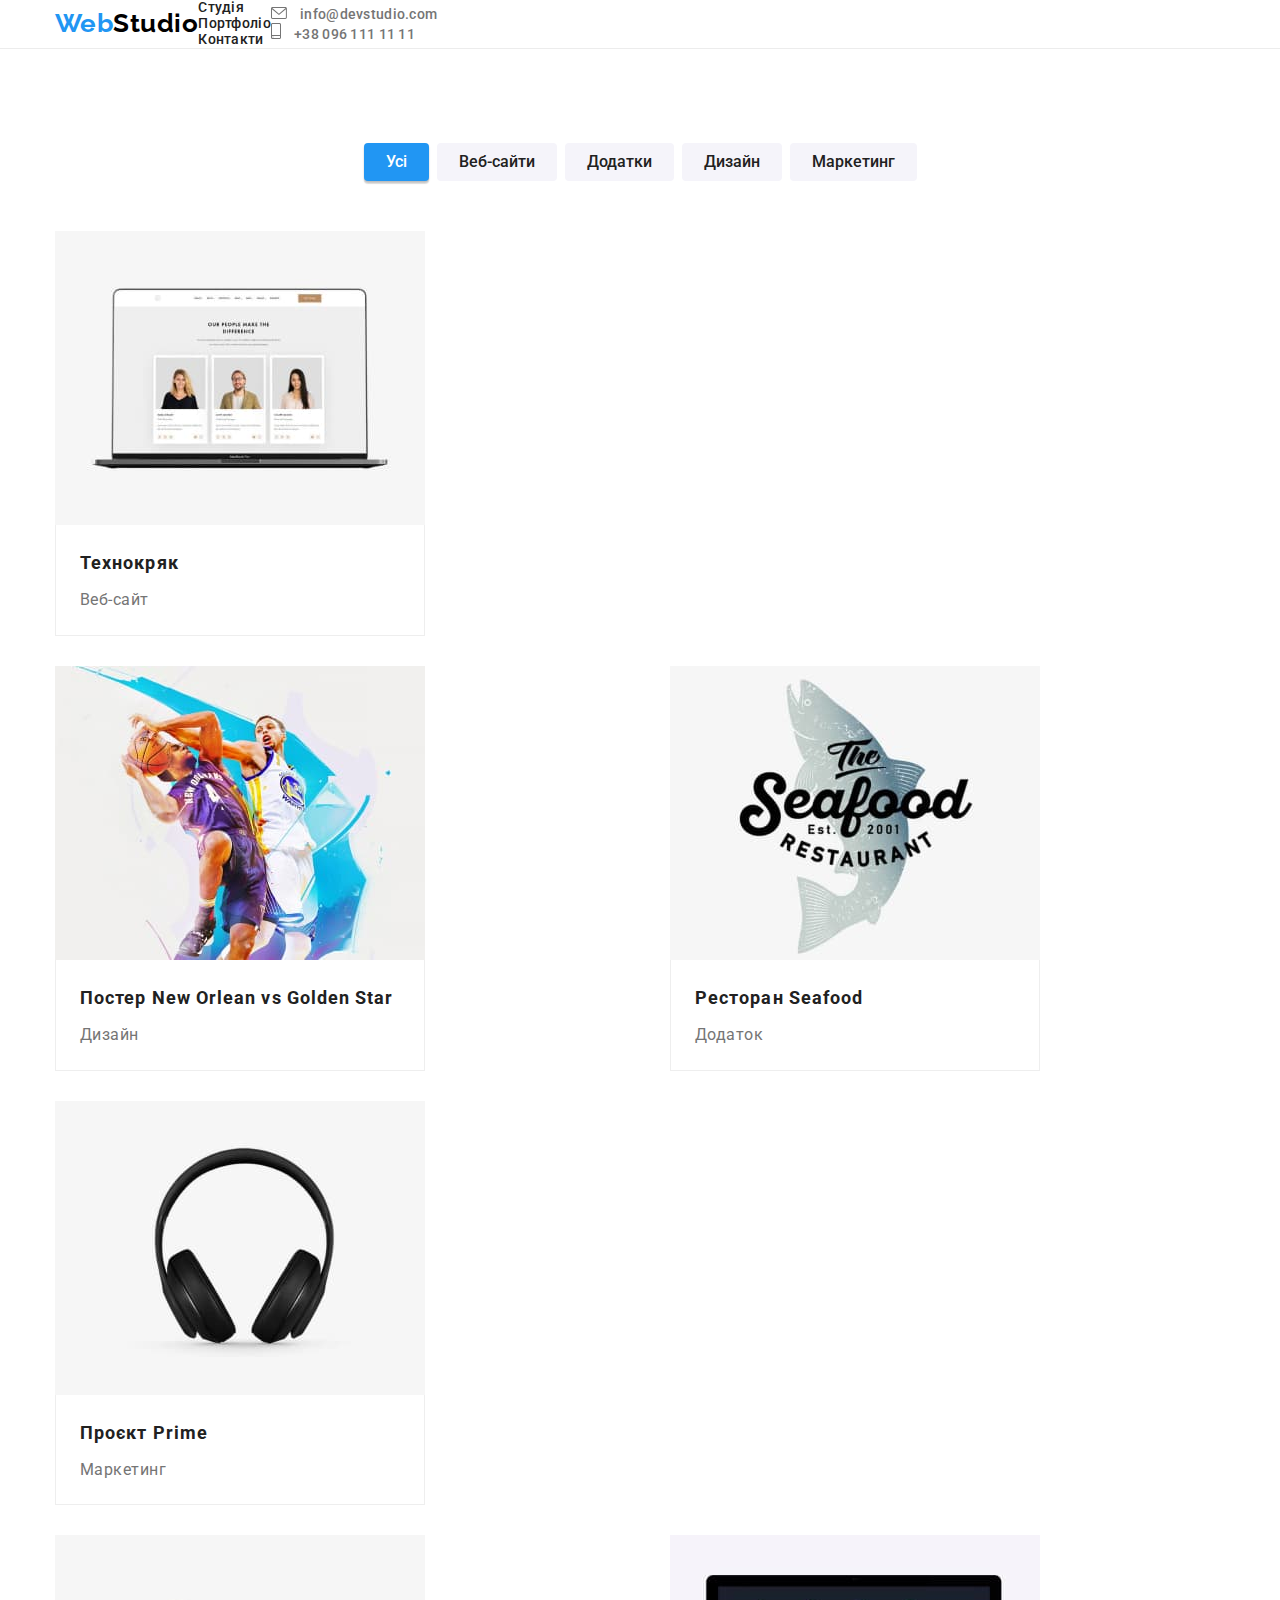
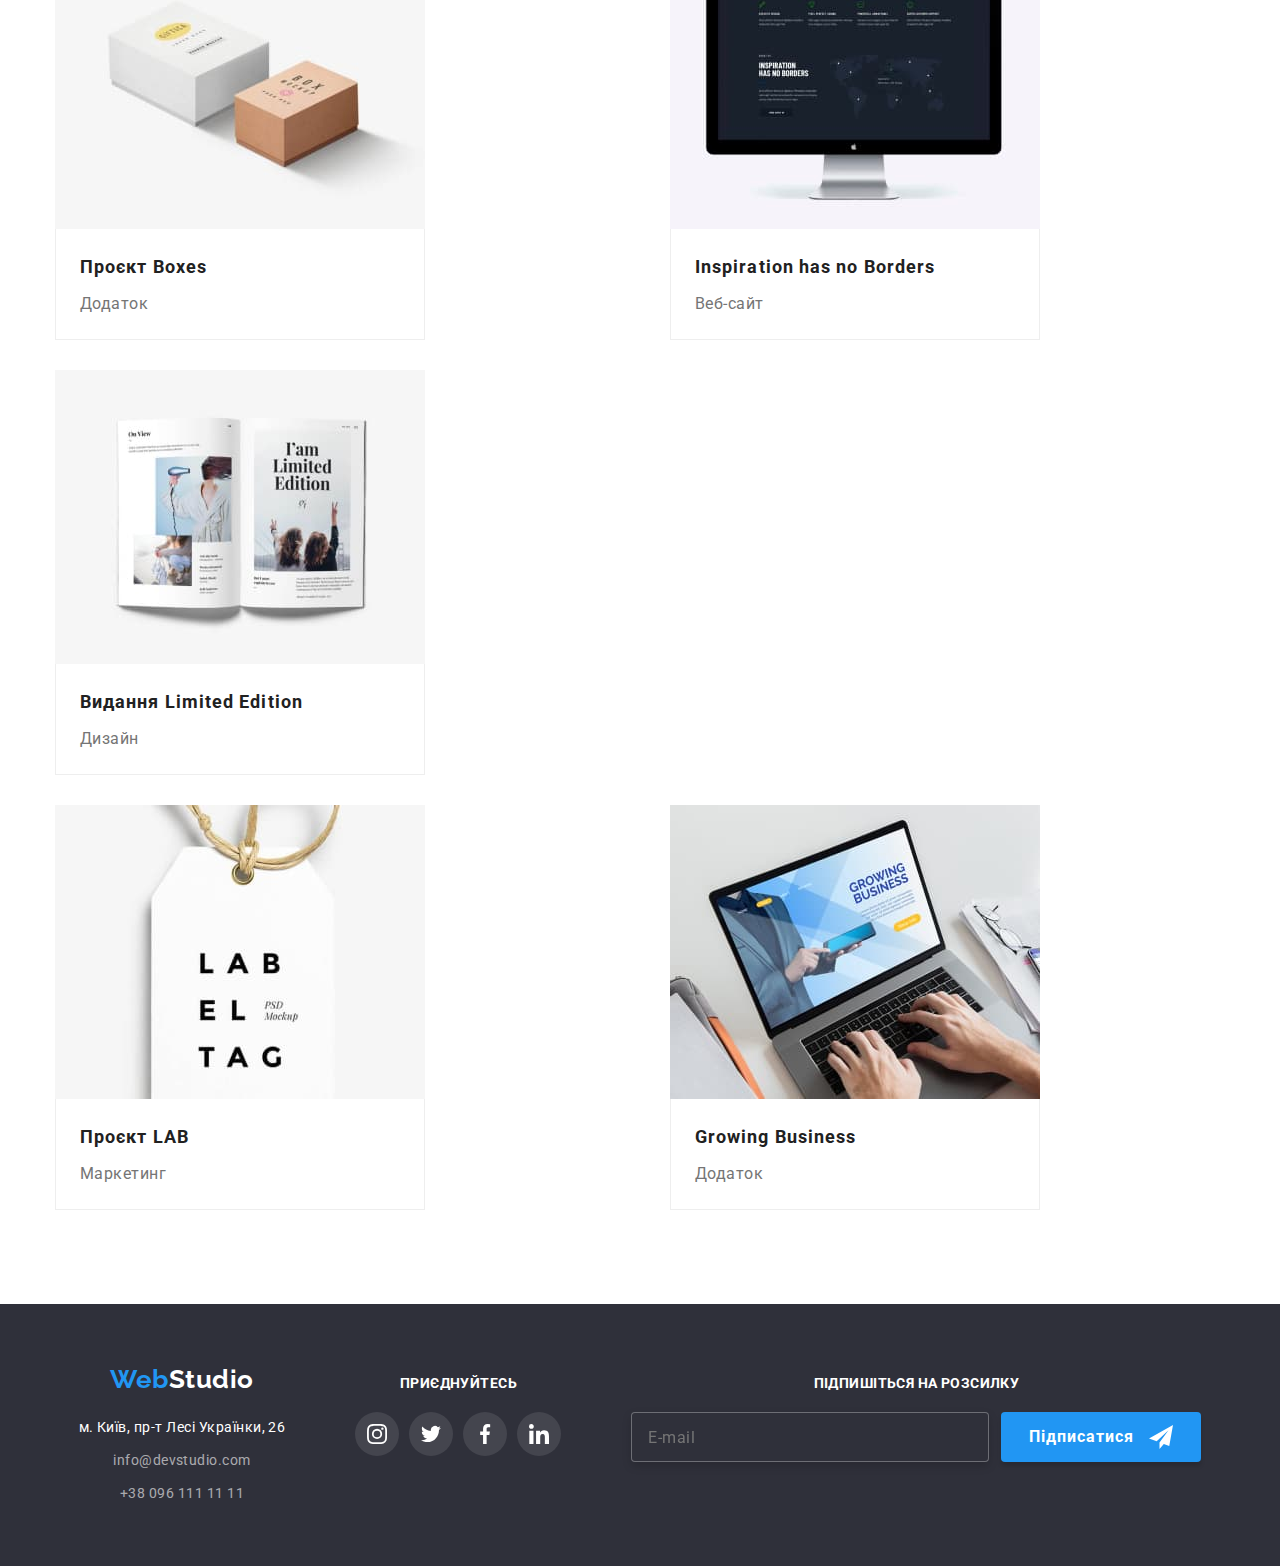
==== commit 002919e6: "update" ====
--- a/portfolio.html
+++ b/portfolio.html
@@ -197,42 +197,45 @@
 <footer class="footer">
     <div class="container">
         <div class="footer--container">
-            <div>
-                <a href="./index.html" class="logo__link--inverse"> <span class="logo">
-                        Web</span>Studio</a>
-                <address class="address">
-                    <ul class="address__list">
-                        <li class="address__item"><a href="https://goo.gl/maps/CPtrU1FHBa2aNyZL9" target="_blank"
-                                rel="noopener noreferrer nofollow">м. Київ, пр-т Лесі Українки, 26</a>
-                        </li>
-                        <li class="address__item"><a href="mailto:info@devstudio.com"
-                                class="address__link">info@devstudio.com</a></li>
-                        <li class="address__item"><a href="tel:+380961111111" class="address__link">+38 096 111 11
-                                11</a>
-                        </li>
+            <div class="footer__content">
+                <div>
+                    <a href="./index.html" class="logo__link--inverse"> <span class="logo">
+                            Web</span>Studio</a>
+                    <address class="address">
+                        <ul class="address__list">
+                            <li class="address__item"><a href="https://goo.gl/maps/CPtrU1FHBa2aNyZL9" target="_blank"
+                                    rel="noopener noreferrer nofollow">м. Київ, пр-т Лесі Українки, 26</a>
+                            </li>
+                            <li class="address__item"><a href="mailto:info@devstudio.com"
+                                    class="address__link">info@devstudio.com</a>
+                            </li>
+                            <li class="address__item"><a href="tel:+380961111111" class="address__link">+38 096 111 11
+                                    11</a>
+                            </li>
+                        </ul>
+                    </address>
+                </div>
+
+                <div class="join__container">
+                    <h3 class="join">Приєднуйтесь</h3>
+                    <ul class="join__contact-list">
+                        <li> <a class="join__link" href=""> <svg width="20" height="20">
+                                    <use href="./images/icons.svg#icon-instagram">
+                                    </use>
+                                </svg> </a> </li>
+                        <li> <a class="join__link" href=""> <svg width="20" height="20">
+                                    <use href="./images/icons.svg#icon-twitter"></use>
+                                </svg> </a> </li>
+                        <li> <a class="join__link" href=""> <svg width="20" height="20">
+                                    <use href="./images/icons.svg#icon-facebook">
+                                    </use>
+                                </svg> </a></li>
+                        <li> <a class="join__link" href=""> <svg width="20" height="20">
+                                    <use href="./images/icons.svg#icon-linkedin">
+                                    </use>
+                                </svg> </a></li>
                     </ul>
-                </address>
-            </div>
-
-            <div>
-                <h3 class="join">Приєднуйтесь</h3>
-                <ul class="join__contact-list">
-                    <li> <a class="join__link" href=""> <svg width="20" height="20">
-                                <use href="./images/icons.svg#icon-instagram">
-                                </use>
-                            </svg> </a> </li>
-                    <li> <a class="join__link" href=""> <svg width="20" height="20">
-                                <use href="./images/icons.svg#icon-twitter"></use>
-                            </svg> </a> </li>
-                    <li> <a class="join__link" href=""> <svg width="20" height="20">
-                                <use href="./images/icons.svg#icon-facebook">
-                                </use>
-                            </svg> </a></li>
-                    <li> <a class="join__link" href=""> <svg width="20" height="20">
-                                <use href="./images/icons.svg#icon-linkedin">
-                                </use>
-                            </svg> </a></li>
-                </ul>
+                </div>
             </div>
             <form class="footer-form--container">
                 <p class="footer-form__title">Підпишіться на розсилку</p>
--- a/css/main.min.css
+++ b/css/main.min.css
@@ -1 +1 @@
-:root{--primary-text-color: #757575;--title-text-color: #212121;--accent-color: #2196F3;--second-background-color: #2F303A;--first-boby-color: #F5F5F5;--second-body-color: #F5F4FA;--white-color: #FFFFFF;--black-color: #000000;--column-gap: 30px;--margin-none: 0px;--icons-color: #AFB1B8}body{font-family:Roboto,sans-serif;color:var(--primary-text-color);background-color:var(--white-color);letter-spacing:.03em}p{margin:var(--margin-none)}img{display:block;max-width:100%;height:auto}h1,h2,h3,h4,h5,h6{margin:var(--margin-none)}ul,ol{list-style:none;padding-left:0px}a{text-decoration:none;color:inherit;transition:color 250ms cubic-bezier(0.4, 0, 0.2, 1)}a:hover,a:focus{color:var(--accent-color)}.section{padding-top:60px;padding-bottom:60px}@media screen and (min-width: 1200px){.section{padding-top:94px;padding-bottom:94px}}.title{color:var(--title-text-color);font-weight:700;font-size:36px;line-height:1.16;margin-bottom:50px;text-align:center}.container{padding-left:15px;padding-right:15px;align-items:center;margin-left:auto;margin-right:auto}@media screen and (min-width: 480px){.container{width:480px}}@media screen and (min-width: 768px){.container{width:768px}}@media screen and (min-width: 1200px){.container{width:1200px}}.visually-hidden{position:absolute;white-space:nowrap;width:1px;height:1px;overflow:hidden;border:0;padding:0;clip:rect(0 0 0 0);clip-path:inset(50%);margin:-1px}.header{background-color:var(--white-color);font-weight:500;border-bottom:solid 1px #ececec;position:relative}.header__container{display:flex}.mobile-menu__container{display:none;background-color:var(--white-color);padding:40px;position:absolute;top:100%;left:0;width:100%}@media screen and (max-width: 768px){.mobile-menu__button{display:inline-flex;margin:var(--margin-none);padding:0;border:none;background-color:rgba(0,0,0,0);width:40px;height:40px}.mobile-menu__button .mobile-menu__icon--close{display:none}}@media screen and (min-width: 768px){.mobile-menu__button{display:none}}.mobile-menu--is-open .mobile-menu__icon--close{display:block}.mobile-menu--is-open .mobile-menu__icon--open{display:none}.logo__link{font-family:Raleway,sans-serif;font-weight:700;color:var(--black-color)}@media screen and (max-width: 1200px){.logo__link{font-size:24px;line-height:1.16}}@media screen and (min-width: 1200px){.logo__link{font-size:26px;line-height:1.19}}.logo{color:var(--accent-color)}.logo__link--inverse{font-family:Raleway,sans-serif;font-weight:700;padding:0px}@media screen and (max-width: 1200px){.logo__link--inverse{font-size:24px;line-height:1.16}}@media screen and (min-width: 1200px){.logo__link--inverse{font-size:26px;line-height:1.19}}.navigation{font-weight:500;font-size:14px;line-height:1.14;letter-spacing:.02em;color:var(--title-text-color)}.navigation__list{margin:var(--margin-none)}.header__contacts{list-style:none;padding-left:0px;padding:0px;margin:var(--margin-none);color:var(--primary-text-color);fill:currentColor}.contacts__link{text-decoration:none;color:var(--primary-text-color);font-size:14px;line-height:1.14;letter-spacing:.02em;font-weight:500;fill:currentColor;transition:color 250ms cubic-bezier(0.4, 0, 0.2, 1),fill 250ms cubic-bezier(0.4, 0, 0.2, 1)}.contacts__link:hover,.contacts__link :focus{color:var(--accent-color);fill:var(--accent-color)}.contact__icon{margin-right:10px;fill:currentColor}@media screen and (max-width: 768px){.contact__icon{display:none}}.contact__icon:hover,.contact__icon :focus{fill:var(--accent-color)}.hero{background-image:linear-gradient(to right, rgba(47, 48, 58, 0.4), rgba(47, 48, 58, 0.4)),url(../images/hero.jpg);background-repeat:no-repeat;background-size:cover;background-position:center;flex-direction:column;text-align:center}.hero__title{color:var(--white-color);font-weight:900;letter-spacing:.06em;text-transform:uppercase;margin-left:auto;margin-right:auto}@media screen and (max-width: 1200px){.hero__title{font-size:26px;line-height:1.62}}@media screen and (min-width: 1200px){.hero__title{font-size:44px;line-height:1.34}}.hero__button{font-family:"Roboto",sans-serif;font-weight:700;font-size:16px;line-height:1.88;letter-spacing:.06em;color:var(--white-color);background-color:var(--accent-color);box-shadow:0px 4px 4px rgba(0,0,0,.15);cursor:pointer;border:0;border-radius:4px;margin-top:var(--column-gap);padding:10px 32px;transition:background-color 250ms cubic-bezier(0.4, 0, 0.2, 1)}@media screen and (max-width: 1200px){.hero__button{padding:10px 24px}}.hero__button:hover,.hero__button:focus{background-color:#188ce8}@media screen and (min-width: 768px)and (max-width: 1200px){.benefits-list{display:flex;flex-wrap:wrap;gap:30px;margin:var(--margin-none)}}@media screen and (min-width: 1200px){.benefits-list{display:flex;margin:var(--margin-none)}}@media screen and (min-width: 768px){.benefits__item{flex-basis:calc((100% - 30px)/2)}}@media screen and (min-width: 768px)and (min-width: 1200px){.benefits__item{width:calc((100% - 90px)/4);margin-right:30px}.benefits__item:last-child{margin-right:var(--margin-none)}}.benefits__icon{display:flex;justify-content:center;background-color:var(--second-body-color);margin-bottom:30px;height:120px;align-items:center}.benefits__titles{color:var(--title-text-color);font-weight:700;font-size:14px;line-height:1.14;text-transform:uppercase;margin-top:var(--margin-none);margin-bottom:10px}@media screen and (max-width: 768px){.benefits__titles{text-align:center}}.benefits__text{font-size:14px;line-height:1.71;margin-bottom:30px;margin:var(--margin-none)}.about-section{padding-top:0}@media screen and (max-width: 1200px){.about-section{display:none}}.about-section__gallery{display:flex;margin:var(--margin-none);column-gap:var(--column-gap)}.about-section__container{position:relative}.about-section__text{position:absolute;width:100%;height:70px;bottom:0;display:flex;justify-content:center;align-items:center;font-weight:700;font-size:14px;line-height:1.14;-align:center;letter-spacing:.03em;text-transform:uppercase;color:var(--white-color);background-color:rgba(47,48,58,.8)}.team{background-color:var(--second-body-color)}.team__list{margin:var(--margin-none)}@media screen and (max-width: 768px){.team__list{display:flex;flex-direction:column;gap:30px}}@media screen and (min-width: 768px)and (max-width: 1200px){.team__list{display:flex;flex-wrap:wrap;gap:30px}}@media screen and (min-width: 1200px){.team__list{display:flex}}.team__item{background-color:var(--white-color);border-radius:0px 0px 4px 4px;box-shadow:0px 1px 3px rgba(0,0,0,.12),0px 1px 1px rgba(0,0,0,.14),0px 2px 1px rgba(0,0,0,.2)}.team__item:last-child{margin-right:var(--margin-none)}@media screen and (max-width: 768px){.team__item{max-width:450px;margin:var(--margin-none)}}@media screen and (min-width: 1200px){.team__item{width:calc((100% - 90px)/4);margin-right:30px}}.team__description{padding-top:30px;padding-bottom:30px}.team__titles{color:var(--title-text-color);font-weight:500;font-size:16px;line-height:1.19;margin:var(--margin-none);margin-bottom:10px;text-align:center}.team__profession{font-size:16px;line-height:1.19;margin:var(--margin-none);text-align:center}.team__contact{margin:var(--margin-none);display:flex;column-gap:10px;justify-content:center;margin-top:10px}.team__link{text-decoration:none;width:44px;height:44px;display:flex;align-items:center;justify-content:center;color:var(--icons-color);fill:currentColor;border-radius:50%;transition:fill 250ms cubic-bezier(0.4, 0, 0.2, 1),background-color 250ms cubic-bezier(0.4, 0, 0.2, 1)}.team__link:hover,.team__link:focus{background-color:var(--accent-color);fill:var(--white-color)}.clients__list{display:flex;flex-wrap:wrap;gap:30px}.clients__item{color:var(--icons-color);fill:currentColor}@media screen and (max-width: 768px){.clients__item{flex-basis:calc((100% - 30px)/2)}}@media screen and (min-width: 768px){.clients__item{flex-basis:calc((100% - 60px)/3)}}@media screen and (min-width: 1200px){.clients__item{flex-basis:calc((100% - 150px)/6)}}.clients__link{height:92px;border:1px solid #afb1b8;border-radius:4px;display:flex;align-items:center;justify-content:center;transition:color 250ms cubic-bezier(0.4, 0, 0.2, 1),border 250ms cubic-bezier(0.4, 0, 0.2, 1)}.clients__link:hover,.clients__link:focus{color:var(--accent-color);border:1px solid var(--accent-color)}.clients__icon{fill:currentColor}.butttons-list{list-style:none;display:flex;column-gap:8px;padding-left:0px;justify-content:center;margin-bottom:var(--margin-none);margin-top:var(--margin-none)}@media screen and (max-width: 768px){.butttons-list{flex-wrap:wrap}}.butttons-list__button{font-family:"Roboto",sans-serif;font-weight:500;font-size:16px;line-height:1.62;background-color:var(--second-body-color);color:var(--title-text-color);cursor:pointer;border-radius:4px;border:0px;padding:6px 22px;transition:color 250ms cubic-bezier(0.4, 0, 0.2, 1),background-color 250ms cubic-bezier(0.4, 0, 0.2, 1),box-shadow 250ms cubic-bezier(0.4, 0, 0.2, 1)}.butttons-list__button:hover,.butttons-list__button:focus{background-color:var(--accent-color);color:var(--white-color);box-shadow:0px 3px 1px rgba(0,0,0,.1),0px 1px 2px rgba(0,0,0,.08),0px 2px 2px rgba(0,0,0,.12)}.butttons-list__button--active{background-color:var(--accent-color);color:var(--white-color);box-shadow:0px 3px 1px rgba(0,0,0,.1),0px 1px 2px rgba(0,0,0,.08),0px 2px 2px rgba(0,0,0,.12)}.products{margin-top:50px;display:flex}@media screen and (max-width: 768px){.products{flex-direction:column;gap:30px}}@media screen and (min-width: 768px){.products{flex-direction:row;flex-wrap:wrap;gap:30px}}@media screen and (min-width: 1200px){.products{margin-right:calc(-1*var(--column-gap));margin-bottom:calc(-1*var(--column-gap))}}@media screen and (max-width: 768px){.products__item{max-width:450px}}@media screen and (min-width: 768px){.products__item{flex-basis:calc((100% - 30px)/2)}}@media screen and (min-width: 1200px){.products__item{width:calc(33.3333333333% - var(--column-gap));margin-right:var(--column-gap);margin-bottom:var(--column-gap)}.products__item:nth-child(3n){margin-right:var(--margin-none)}}.products__link{text-decoration:none;color:var(--primary-text-color);font-size:16px;line-height:1.87;margin:var(--margin-none);display:block;transition:box-shadow 250ms cubic-bezier(0.4, 0, 0.2, 1)}@media screen and (min-width: 768px){.products__link{display:flex;flex-direction:column;height:100%}}.products__link:hover,.products__link:focus{box-shadow:0px 1px 1px rgba(0,0,0,.12),0px 4px 4px rgba(0,0,0,.06),1px 4px 6px rgba(0,0,0,.16)}.products__tumb{position:relative;overflow:hidden}.tumb__owerlay{position:absolute;display:flex;width:100%;height:294px;align-items:center;padding-left:24px;padding-right:24px;top:0;left:0;transform:translateY(100%);font-size:18px;line-height:1.56;letter-spacing:.03em;color:var(--white-color);background-color:rgba(33,150,243,.9);transition:transform 250ms cubic-bezier(0.4, 0, 0.2, 1)}.products__link:hover .tumb__owerlay,.products__link:focus .tumb__owerlay{transform:translateY(0)}.products__description{padding:20px 24px;flex-grow:1;width:370px;border-bottom:1px solid #eee;border-left:1px solid #eee;border-right:1px solid #eee;color:var(--primary-text-color)}.description__title{font-weight:700;font-size:18px;line-height:2;letter-spacing:.06em;color:var(--title-text-color);margin:var(--margin-none);margin-bottom:4px}.backdrop{position:fixed;top:0;left:0;width:100%;height:100%;background:rgba(0,0,0,.2);opacity:1;transition:opasity 250ms cubic-bezier(0.4, 0, 0.2, 1)}.backdrop.is-hidden{opacity:0;pointer-events:none}.modal{position:absolute;display:flex;flex-direction:column;top:50%;left:50%;padding:40px;transform:translate(-50%, -50%) scale(1);transition:transform 250ms cubic-bezier(0.4, 0, 0.2, 1);min-width:528px;min-height:581px;background:#fff;color:var(--black-color);box-shadow:0px 1px 3px rgba(0,0,0,.12),0px 1px 1px rgba(0,0,0,.14),0px 2px 1px rgba(0,0,0,.2);border-radius:4px}.backdrop.is-hidden .modal{transform:translate(-50%, -50%) scale(1.25)}.modal__button{position:absolute;right:8px;top:8px;cursor:pointer;width:30px;height:30px;padding:var(--margin-none);background:var(--white-color);border:1px solid rgba(0,0,0,.1);border-radius:50%;color:var(--black-color);fill:currentColor;transition:color 250ms cubic-bezier(0.4, 0, 0.2, 1)}.modal__button:hover,.modal__button:focus{color:var(--accent-color)}.modal__title{margin-bottom:12px;text-align:center;font-weight:700;font-size:20px;line-height:1.15;letter-spacing:.03em}.modal__input{display:flex;flex-direction:column;position:relative;margin-bottom:10px;font-size:12px;line-height:1.66;letter-spacing:.01em;color:var(--primary-text-color);transition:fill 250ms cubic-bezier(0.4, 0, 0.2, 1)}.modal__input:hover,.modal__input:focus-within{fill:var(--accent-color)}.modal__input--margin{margin-bottom:0}.input__label{font-size:12px;line-height:1.16;letter-spacing:.01em;margin-bottom:4px}.modal__input--position{position:relative}.input__form{display:block;width:100%;resize:none;border:1px solid rgba(33,33,33,.2);border-radius:4px;height:40px;padding:12px 42px;fill:currentColor;transition:border 250ms cubic-bezier(0.4, 0, 0.2, 1)}.input__form:hover,.input__form:focus{border:1px solid var(--accent-color);outline:none}.input__form--settings-textarea{margin-top:4px;padding-left:16px;resize:none;width:448px;height:120px;color:rgba(117,117,117,.5)}.input__icon{position:absolute;top:50%;left:12px;transform:translateY(-50%);width:18px;height:18px}.modal__agreement{margin-top:20px;position:relative;display:flex;flex-direction:column;align-items:center}.agreement__title{display:block;margin-left:8px;font-size:14px;line-height:1.71;letter-spacing:.03em;color:var(--primary-text-color);margin-bottom:30px}.checkbox__icon{display:inline-block;position:absolute;top:5px;left:14px;width:16px;height:15px;border:2px solid var(--title-text-color);border-radius:2px;transition:background-color 250ms cubic-bezier(0.4, 0, 0.2, 1)}.checkbox:checked+.checkbox__icon{background-color:var(--accent-color);background-image:url(../images/icon\ check.svg);background-size:contain;background-origin:border-box;border-color:var(--accent-color)}.checkbox:focus+.checkbox__icon{border-color:var(--accent-color)}.agreement__link{text-decoration:underline;font-size:14px;line-height:1.71;letter-spacing:.03em;color:var(--accent-color)}.agreement__link:hover{text-decoration:none}.modal__button--send{width:200px;height:50px;padding:0;background-color:var(--accent-color);box-shadow:0px 4px 4px rgba(0,0,0,.15);border-radius:4px;border:none;font-weight:700;font-size:16px;line-height:1.88;text-align:center;letter-spacing:.06em;color:var(--white-color);cursor:pointer;transition:background-color 250ms cubic-bezier(0.4, 0, 0.2, 1)}.send-button:hover,.send-button:focus{background:#188ce8}.footer{background-color:var(--second-background-color);color:var(--white-color);font-size:14px;line-height:1.71;padding-top:60px;padding-bottom:60px}.footer--container{display:flex}@media screen and (max-width: 768px){.footer--container{flex-direction:column;text-align:center}}@media screen and (min-width: 768px){.footer--container{flex-wrap:wrap;text-align:center}}.address{font-style:normal;margin-top:20px;padding:0px}@media screen and (max-width: 768px){.address{margin-bottom:60px}}.address__list{list-style:none;padding:0px;margin:0px}.address__item:not(:last-child){margin-bottom:9px}.address__link{color:rgba(255,255,255,.6);padding:0px}.join__container{display:flex;flex-direction:column}@media screen and (max-width: 768px){.join__container{justify-content:center;align-items:center;margin-bottom:60px}}.join{text-transform:uppercase;font-weight:700;font-size:14px;line-height:1.14;letter-spacing:.03em;color:var(--white-color)}.join__contact-list{margin:var(--margin-none);display:flex;column-gap:10px;justify-content:center;margin-top:20px}.join__link{text-decoration:none;display:flex;align-items:center;justify-content:center;color:var(--white-color);fill:currentColor;background-color:rgba(255,255,255,.1);border-radius:50%;width:44px;height:44px;transition:background-color 250ms cubic-bezier(0.4, 0, 0.2, 1),fill 250ms cubic-bezier(0.4, 0, 0.2, 1),border-radius 250ms cubic-bezier(0.4, 0, 0.2, 1)}.join__link:hover,.join__link:focus{background-color:var(--accent-color);fill:var(--white-color);border-radius:50%}@media screen and (max-width: 768px){.footer-form--container{flex-direction:column;justify-content:center;align-items:center;text-align:center}}.footer-form__title{margin-bottom:20px;font-weight:700;font-size:14px;line-height:1.14;letter-spacing:.03em;text-transform:uppercase}.footer-form__input--container{display:flex;flex-direction:column}.footer-form__input{height:50px;padding:15px 16px;font-size:16px;line-height:1.25;letter-spacing:.03em;background-color:var(--second-background-color);color:rgba(255,255,255,.6);border:1px solid rgba(255,255,255,.3);filter:drop-shadow(0px 4px 4px rgba(0, 0, 0, 0.15));border-radius:4px}@media screen and (max-width: 768px){.footer-form__input{width:100%}}.footer-form__button{display:flex;align-items:center;text-align:center;justify-content:space-between;cursor:pointer;padding:10px 28px;width:200px;height:50px;font-weight:700;font-size:16px;line-height:1.88;letter-spacing:.06em;color:var(--white-color);background-color:var(--accent-color);box-shadow:0px 4px 4px rgba(0,0,0,.15);border-radius:4px;border:0px}@media screen and (max-width: 1200px){.footer-form__button{margin-top:20px;margin-left:auto;margin-right:auto}}@media screen and (min-width: 1200px){.footer-form__button{margin-left:12px}}/*# sourceMappingURL=main.min.css.map */+:root{--primary-text-color: #757575;--title-text-color: #212121;--accent-color: #2196F3;--second-background-color: #2F303A;--first-boby-color: #F5F5F5;--second-body-color: #F5F4FA;--white-color: #FFFFFF;--black-color: #000000;--column-gap: 30px;--margin-none: 0px;--icons-color: #AFB1B8}body{font-family:Roboto,sans-serif;color:var(--primary-text-color);background-color:var(--white-color);letter-spacing:.03em}p{margin:var(--margin-none)}img{display:block;max-width:100%;height:auto}h1,h2,h3,h4,h5,h6{margin:var(--margin-none)}ul,ol{list-style:none;padding-left:0px}a{text-decoration:none;color:inherit;transition:color 250ms cubic-bezier(0.4, 0, 0.2, 1)}a:hover,a:focus{color:var(--accent-color)}.section{padding-top:60px;padding-bottom:60px}@media screen and (min-width: 1200px){.section{padding-top:94px;padding-bottom:94px}}.title{color:var(--title-text-color);font-weight:700;font-size:36px;line-height:1.16;margin-bottom:50px;text-align:center}.container{padding-left:15px;padding-right:15px;align-items:center;margin-left:auto;margin-right:auto}@media screen and (min-width: 480px){.container{width:480px}}@media screen and (min-width: 768px){.container{width:768px}}@media screen and (min-width: 1200px){.container{width:1200px}}.visually-hidden{position:absolute;white-space:nowrap;width:1px;height:1px;overflow:hidden;border:0;padding:0;clip:rect(0 0 0 0);clip-path:inset(50%);margin:-1px}.header{background-color:var(--white-color);font-weight:500;border-bottom:solid 1px #ececec;position:relative}.header__container{display:flex}.mobile-menu__container{display:none;background-color:var(--white-color);padding:40px;position:absolute;top:100%;left:0;width:100%}@media screen and (max-width: 768px){.mobile-menu__button{display:inline-flex;margin:var(--margin-none);padding:0;border:none;background-color:rgba(0,0,0,0);width:40px;height:40px}.mobile-menu__button .mobile-menu__icon--close{display:none}}@media screen and (min-width: 768px){.mobile-menu__button{display:none}}.mobile-menu--is-open .mobile-menu__icon--close{display:block}.mobile-menu--is-open .mobile-menu__icon--open{display:none}.logo__link{font-family:Raleway,sans-serif;font-weight:700;color:var(--black-color)}@media screen and (max-width: 1200px){.logo__link{font-size:24px;line-height:1.16}}@media screen and (min-width: 1200px){.logo__link{font-size:26px;line-height:1.19}}.logo{color:var(--accent-color)}.logo__link--inverse{font-family:Raleway,sans-serif;font-weight:700;padding:0px}@media screen and (max-width: 1200px){.logo__link--inverse{font-size:24px;line-height:1.16}}@media screen and (min-width: 1200px){.logo__link--inverse{font-size:26px;line-height:1.19}}.navigation{font-weight:500;font-size:14px;line-height:1.14;letter-spacing:.02em;color:var(--title-text-color)}.navigation__list{margin:var(--margin-none)}.header__contacts{list-style:none;padding-left:0px;padding:0px;margin:var(--margin-none);color:var(--primary-text-color);fill:currentColor}.contacts__link{text-decoration:none;color:var(--primary-text-color);font-size:14px;line-height:1.14;letter-spacing:.02em;font-weight:500;fill:currentColor;transition:color 250ms cubic-bezier(0.4, 0, 0.2, 1),fill 250ms cubic-bezier(0.4, 0, 0.2, 1)}.contacts__link:hover,.contacts__link :focus{color:var(--accent-color);fill:var(--accent-color)}.contact__icon{margin-right:10px;fill:currentColor}@media screen and (max-width: 768px){.contact__icon{display:none}}.contact__icon:hover,.contact__icon :focus{fill:var(--accent-color)}.hero{background-image:linear-gradient(to right, rgba(47, 48, 58, 0.4), rgba(47, 48, 58, 0.4)),url(../images/hero.jpg);background-repeat:no-repeat;background-size:cover;background-position:center;flex-direction:column;text-align:center}@media screen and (max-width: 1200px){.hero{padding:118px 0}}@media screen and (min-width: 1200px){.hero{padding:200px 0;max-width:1600px;margin:0 auto}}.hero__title{color:var(--white-color);font-weight:900;letter-spacing:.06em;text-transform:uppercase;margin-left:auto;margin-right:auto}@media screen and (max-width: 1200px){.hero__title{font-size:26px;line-height:1.62}}@media screen and (min-width: 1200px){.hero__title{font-size:44px;line-height:1.34}}.hero__button{font-family:"Roboto",sans-serif;font-weight:700;font-size:16px;line-height:1.88;letter-spacing:.06em;color:var(--white-color);background-color:var(--accent-color);box-shadow:0px 4px 4px rgba(0,0,0,.15);cursor:pointer;border:0;border-radius:4px;margin-top:var(--column-gap);padding:10px 32px;transition:background-color 250ms cubic-bezier(0.4, 0, 0.2, 1)}@media screen and (max-width: 1200px){.hero__button{padding:10px 24px}}.hero__button:hover,.hero__button:focus{background-color:#188ce8}@media screen and (min-width: 768px)and (max-width: 1200px){.benefits-list{display:flex;flex-wrap:wrap;gap:30px;margin:var(--margin-none)}}@media screen and (min-width: 1200px){.benefits-list{display:flex;margin:var(--margin-none)}}@media screen and (max-width: 768px){.benefits__item+.benefits__item{margin-top:var(--column-gap)}}@media screen and (min-width: 768px){.benefits__item{flex-basis:calc((100% - 30px)/2)}}@media screen and (min-width: 1200px){.benefits__item{width:calc((100% - 90px)/4);margin-right:30px}.benefits__item:last-child{margin-right:var(--margin-none)}}.benefits__icon{display:flex;justify-content:center;background-color:var(--second-body-color);margin-bottom:30px;height:120px;align-items:center}.benefits__titles{color:var(--title-text-color);font-weight:700;font-size:14px;line-height:1.14;text-transform:uppercase;margin-top:var(--margin-none);margin-bottom:10px}@media screen and (max-width: 768px){.benefits__titles{text-align:center}}.benefits__text{font-size:14px;line-height:1.71;margin-bottom:30px;margin:var(--margin-none)}.about-section{padding-top:0}@media screen and (max-width: 1200px){.about-section{display:none}}.about-section__gallery{display:flex;margin:var(--margin-none);column-gap:var(--column-gap)}.about-section__container{position:relative}.about-section__text{position:absolute;width:100%;height:70px;bottom:0;display:flex;justify-content:center;align-items:center;font-weight:700;font-size:14px;line-height:1.14;-align:center;letter-spacing:.03em;text-transform:uppercase;color:var(--white-color);background-color:rgba(47,48,58,.8)}.team{background-color:var(--second-body-color)}.team__list{display:flex;margin:var(--margin-none)}@media screen and (max-width: 768px){.team__list{flex-direction:column;gap:30px}}@media screen and (min-width: 768px)and (max-width: 1200px){.team__list{flex-wrap:wrap;gap:30px}}.team__item{background-color:var(--white-color);border-radius:0px 0px 4px 4px;box-shadow:0px 1px 3px rgba(0,0,0,.12),0px 1px 1px rgba(0,0,0,.14),0px 2px 1px rgba(0,0,0,.2)}.team__item:last-child{margin-right:var(--margin-none)}@media screen and (max-width: 768px){.team__item{max-width:450px;margin:var(--margin-none)}}@media screen and (min-width: 768px){.team__item{width:calc((100% - 30px)/2)}}@media screen and (min-width: 1200px){.team__item{width:calc((100% - 90px)/4);margin-right:30px}}.team__description{padding-top:30px;padding-bottom:30px}.team__titles{color:var(--title-text-color);font-weight:500;font-size:16px;line-height:1.19;margin:var(--margin-none);margin-bottom:10px;text-align:center}.team__profession{font-size:16px;line-height:1.19;margin:var(--margin-none);text-align:center}.team__contact{margin:var(--margin-none);display:flex;column-gap:10px;justify-content:center;margin-top:10px}.team__link{text-decoration:none;width:44px;height:44px;display:flex;align-items:center;justify-content:center;color:var(--icons-color);fill:currentColor;border-radius:50%;transition:fill 250ms cubic-bezier(0.4, 0, 0.2, 1),background-color 250ms cubic-bezier(0.4, 0, 0.2, 1)}.team__link:hover,.team__link:focus{background-color:var(--accent-color);fill:var(--white-color)}.clients__list{display:flex;flex-wrap:wrap;gap:30px}.clients__item{color:var(--icons-color);fill:currentColor}@media screen and (max-width: 768px){.clients__item{flex-basis:calc((100% - 30px)/2)}}@media screen and (min-width: 768px){.clients__item{flex-basis:calc((100% - 60px)/3)}}@media screen and (min-width: 1200px){.clients__item{flex-basis:calc((100% - 150px)/6)}}.clients__link{height:92px;border:1px solid #afb1b8;border-radius:4px;display:flex;align-items:center;justify-content:center;transition:color 250ms cubic-bezier(0.4, 0, 0.2, 1),border 250ms cubic-bezier(0.4, 0, 0.2, 1)}.clients__link:hover,.clients__link:focus{color:var(--accent-color);border:1px solid var(--accent-color)}.clients__icon{fill:currentColor}.butttons-list{list-style:none;display:flex;column-gap:8px;padding-left:0px;justify-content:center;margin-bottom:var(--margin-none);margin-top:var(--margin-none)}@media screen and (max-width: 768px){.butttons-list{flex-wrap:wrap}}.butttons-list__button{font-family:"Roboto",sans-serif;font-weight:500;font-size:16px;line-height:1.62;background-color:var(--second-body-color);color:var(--title-text-color);cursor:pointer;border-radius:4px;border:0px;padding:6px 22px;transition:color 250ms cubic-bezier(0.4, 0, 0.2, 1),background-color 250ms cubic-bezier(0.4, 0, 0.2, 1),box-shadow 250ms cubic-bezier(0.4, 0, 0.2, 1)}.butttons-list__button:hover,.butttons-list__button:focus{background-color:var(--accent-color);color:var(--white-color);box-shadow:0px 3px 1px rgba(0,0,0,.1),0px 1px 2px rgba(0,0,0,.08),0px 2px 2px rgba(0,0,0,.12)}.butttons-list__button--active{background-color:var(--accent-color);color:var(--white-color);box-shadow:0px 3px 1px rgba(0,0,0,.1),0px 1px 2px rgba(0,0,0,.08),0px 2px 2px rgba(0,0,0,.12)}.products{margin-top:50px;display:flex}@media screen and (max-width: 768px){.products{flex-direction:column;gap:30px}}@media screen and (max-width: 1200px){.products{flex-direction:row;flex-wrap:wrap;gap:30px}}@media screen and (min-width: 1200px){.products{flex-wrap:wrap;margin-right:calc(-1*var(--column-gap));margin-bottom:calc(-1*var(--column-gap))}}@media screen and (max-width: 768px){.products__item{max-width:450px}}@media screen and (min-width: 768px){.products__item{flex-basis:calc((100% - 30px)/2)}}@media screen and (min-width: 1200px){.products__item{width:calc(33.3333333333% - var(--column-gap));margin-right:var(--column-gap);margin-bottom:var(--column-gap)}.products__item:nth-child(3n){margin-right:var(--margin-none)}}.products__link{text-decoration:none;color:var(--primary-text-color);font-size:16px;line-height:1.87;margin:var(--margin-none);display:block;transition:box-shadow 250ms cubic-bezier(0.4, 0, 0.2, 1)}@media screen and (max-width: 1200px){.products__link{display:flex;flex-direction:column;height:100%}}.products__link:hover,.products__link:focus{box-shadow:0px 1px 1px rgba(0,0,0,.12),0px 4px 4px rgba(0,0,0,.06),1px 4px 6px rgba(0,0,0,.16)}.products__tumb{position:relative;overflow:hidden}.tumb__owerlay{position:absolute;display:flex;width:100%;height:294px;align-items:center;padding-left:24px;padding-right:24px;top:0;left:0;transform:translateY(100%);font-size:18px;line-height:1.56;letter-spacing:.03em;color:var(--white-color);background-color:rgba(33,150,243,.9);transition:transform 250ms cubic-bezier(0.4, 0, 0.2, 1)}.products__link:hover .tumb__owerlay,.products__link:focus .tumb__owerlay{transform:translateY(0)}.products__description{padding:20px 24px;flex-grow:1;width:370px;border-bottom:1px solid #eee;border-left:1px solid #eee;border-right:1px solid #eee;color:var(--primary-text-color)}.description__title{font-weight:700;font-size:18px;line-height:2;letter-spacing:.06em;color:var(--title-text-color);margin:var(--margin-none);margin-bottom:4px}.backdrop{position:fixed;top:0;left:0;width:100%;height:100%;background:rgba(0,0,0,.2);opacity:1;transition:opasity 250ms cubic-bezier(0.4, 0, 0.2, 1)}.backdrop.is-hidden{opacity:0;pointer-events:none}.modal{position:absolute;display:flex;flex-direction:column;padding:40px;transition:transform 250ms cubic-bezier(0.4, 0, 0.2, 1);background:#fff;color:var(--black-color);box-shadow:0px 1px 3px rgba(0,0,0,.12),0px 1px 1px rgba(0,0,0,.14),0px 2px 1px rgba(0,0,0,.2);border-radius:4px;transform:translate(-50%, -50%) scale(1)}@media screen and (max-width: 768px){.modal{max-width:450px;top:93px;left:15px;right:15px;transform:scale(1)}}@media screen and (min-width: 768px){.modal{min-width:450px;max-width:528px;min-height:581px;top:50%;left:50%}}.backdrop.is-hidden .modal{transform:translate(-50%, -50%) scale(1.25)}.modal__button{position:absolute;right:8px;top:8px;cursor:pointer;width:30px;height:30px;padding:var(--margin-none);background:var(--white-color);border:1px solid rgba(0,0,0,.1);border-radius:50%;color:var(--black-color);fill:currentColor;transition:color 250ms cubic-bezier(0.4, 0, 0.2, 1)}.modal__button:hover,.modal__button:focus{color:var(--accent-color)}.modal__title{margin-bottom:12px;text-align:center;font-weight:700;font-size:20px;line-height:1.15;letter-spacing:.03em}.modal__input{display:flex;flex-direction:column;position:relative;margin-bottom:10px;font-size:12px;line-height:1.66;letter-spacing:.01em;color:var(--primary-text-color);transition:fill 250ms cubic-bezier(0.4, 0, 0.2, 1)}.modal__input:hover,.modal__input:focus-within{fill:var(--accent-color)}.modal__input--margin{margin-bottom:0}.input__label{font-size:12px;line-height:1.16;letter-spacing:.01em;margin-bottom:4px}.modal__input--position{position:relative}.input__form{display:block;width:100%;resize:none;border:1px solid rgba(33,33,33,.2);border-radius:4px;height:40px;padding:12px 42px;fill:currentColor;transition:border 250ms cubic-bezier(0.4, 0, 0.2, 1)}.input__form:hover,.input__form:focus{border:1px solid var(--accent-color);outline:none}.input__form--settings-textarea{margin-top:4px;padding-left:16px;resize:none;width:100%;height:120px;color:rgba(117,117,117,.5)}.input__icon{position:absolute;top:50%;left:12px;transform:translateY(-50%);width:18px;height:18px}.modal__agreement{margin-top:20px;position:relative;display:flex;flex-direction:column;align-items:center}.agreement__title{display:block;margin-left:8px;padding-left:10px;font-size:14px;line-height:1.71;letter-spacing:.03em;color:var(--primary-text-color);margin-bottom:30px}.checkbox__icon{display:inline-block;position:absolute;top:5px;width:16px;height:15px;border:2px solid var(--title-text-color);border-radius:2px;transition:background-color 250ms cubic-bezier(0.4, 0, 0.2, 1)}@media screen and (max-width: 1200px){.checkbox__icon{left:-10px}}@media screen and (min-width: 1200px){.checkbox__icon{left:0px}}.checkbox:checked+.checkbox__icon{background-color:var(--accent-color);background-image:url(../images/icon\ check.svg);background-size:contain;background-origin:border-box;border-color:var(--accent-color)}.checkbox:focus+.checkbox__icon{border-color:var(--accent-color)}.agreement__link{text-decoration:underline;font-size:14px;line-height:1.71;letter-spacing:.03em;color:var(--accent-color)}.agreement__link:hover{text-decoration:none}.modal__button--send{width:200px;height:50px;padding:0;background-color:var(--accent-color);box-shadow:0px 4px 4px rgba(0,0,0,.15);border-radius:4px;border:none;font-weight:700;font-size:16px;line-height:1.88;text-align:center;letter-spacing:.06em;color:var(--white-color);cursor:pointer;transition:background-color 250ms cubic-bezier(0.4, 0, 0.2, 1)}.send-button:hover,.send-button:focus{background:#188ce8}.footer{background-color:var(--second-background-color);color:var(--white-color);font-size:14px;line-height:1.71;padding-top:60px;padding-bottom:60px}.footer--container{display:flex}@media screen and (max-width: 768px){.footer--container{flex-direction:column;text-align:center}}@media screen and (min-width: 768px){.footer--container{flex-wrap:wrap;text-align:center;justify-content:center}}@media screen and (min-width: 1200px){.footer--container{column-gap:70px;align-items:baseline}}.footer__content{display:flex;margin-bottom:60px}@media screen and (max-width: 768px){.footer__content{flex-direction:column}}@media screen and (min-width: 768px){.footer__content{column-gap:165px;margin-left:auto;margin-right:auto}}@media screen and (min-width: 1200px){.footer__content{column-gap:70px;margin:0;align-items:baseline}}.address{font-style:normal;margin-top:20px;padding:0px}@media screen and (max-width: 768px){.address{margin-bottom:60px}}.address__list{list-style:none;padding:0px;margin:0px}.address__item:not(:last-child){margin-bottom:9px}.address__link{color:rgba(255,255,255,.6);padding:0px}.join__container{display:flex;flex-direction:column}@media screen and (max-width: 768px){.join__container{justify-content:center;align-items:center}}.join{text-transform:uppercase;font-weight:700;font-size:14px;line-height:1.14;letter-spacing:.03em;color:var(--white-color)}.join__contact-list{margin:var(--margin-none);display:flex;column-gap:10px;justify-content:center;margin-top:20px}.join__link{text-decoration:none;display:flex;align-items:center;justify-content:center;color:var(--white-color);fill:currentColor;background-color:rgba(255,255,255,.1);border-radius:50%;width:44px;height:44px;transition:background-color 250ms cubic-bezier(0.4, 0, 0.2, 1),fill 250ms cubic-bezier(0.4, 0, 0.2, 1),border-radius 250ms cubic-bezier(0.4, 0, 0.2, 1)}.join__link:hover,.join__link:focus{background-color:var(--accent-color);fill:var(--white-color);border-radius:50%}@media screen and (max-width: 768px){.footer-form--container{flex-direction:column;justify-content:center;align-items:center;text-align:center}}.footer-form__title{margin-bottom:20px;font-weight:700;font-size:14px;line-height:1.14;letter-spacing:.03em;text-transform:uppercase}.footer-form__input--container{display:flex;flex-direction:column}@media screen and (min-width: 1200px){.footer-form__input--container{flex-direction:row}}.footer-form__input{height:50px;padding:15px 16px;font-size:16px;line-height:1.25;letter-spacing:.03em;background-color:var(--second-background-color);color:rgba(255,255,255,.6);border:1px solid rgba(255,255,255,.3);filter:drop-shadow(0px 4px 4px rgba(0, 0, 0, 0.15));border-radius:4px}@media screen and (max-width: 768px){.footer-form__input{width:100%}}@media screen and (min-width: 768px){.footer-form__input{width:450px}}@media screen and (min-width: 1200px){.footer-form__input{width:358px}}.footer-form__button{display:flex;align-items:center;text-align:center;justify-content:space-between;cursor:pointer;padding:10px 28px;width:200px;height:50px;font-weight:700;font-size:16px;line-height:1.88;letter-spacing:.06em;color:var(--white-color);background-color:var(--accent-color);box-shadow:0px 4px 4px rgba(0,0,0,.15);border-radius:4px;border:0px}@media screen and (max-width: 1200px){.footer-form__button{margin-top:20px;margin-left:auto;margin-right:auto}}@media screen and (min-width: 1200px){.footer-form__button{margin-left:12px}}/*# sourceMappingURL=main.min.css.map */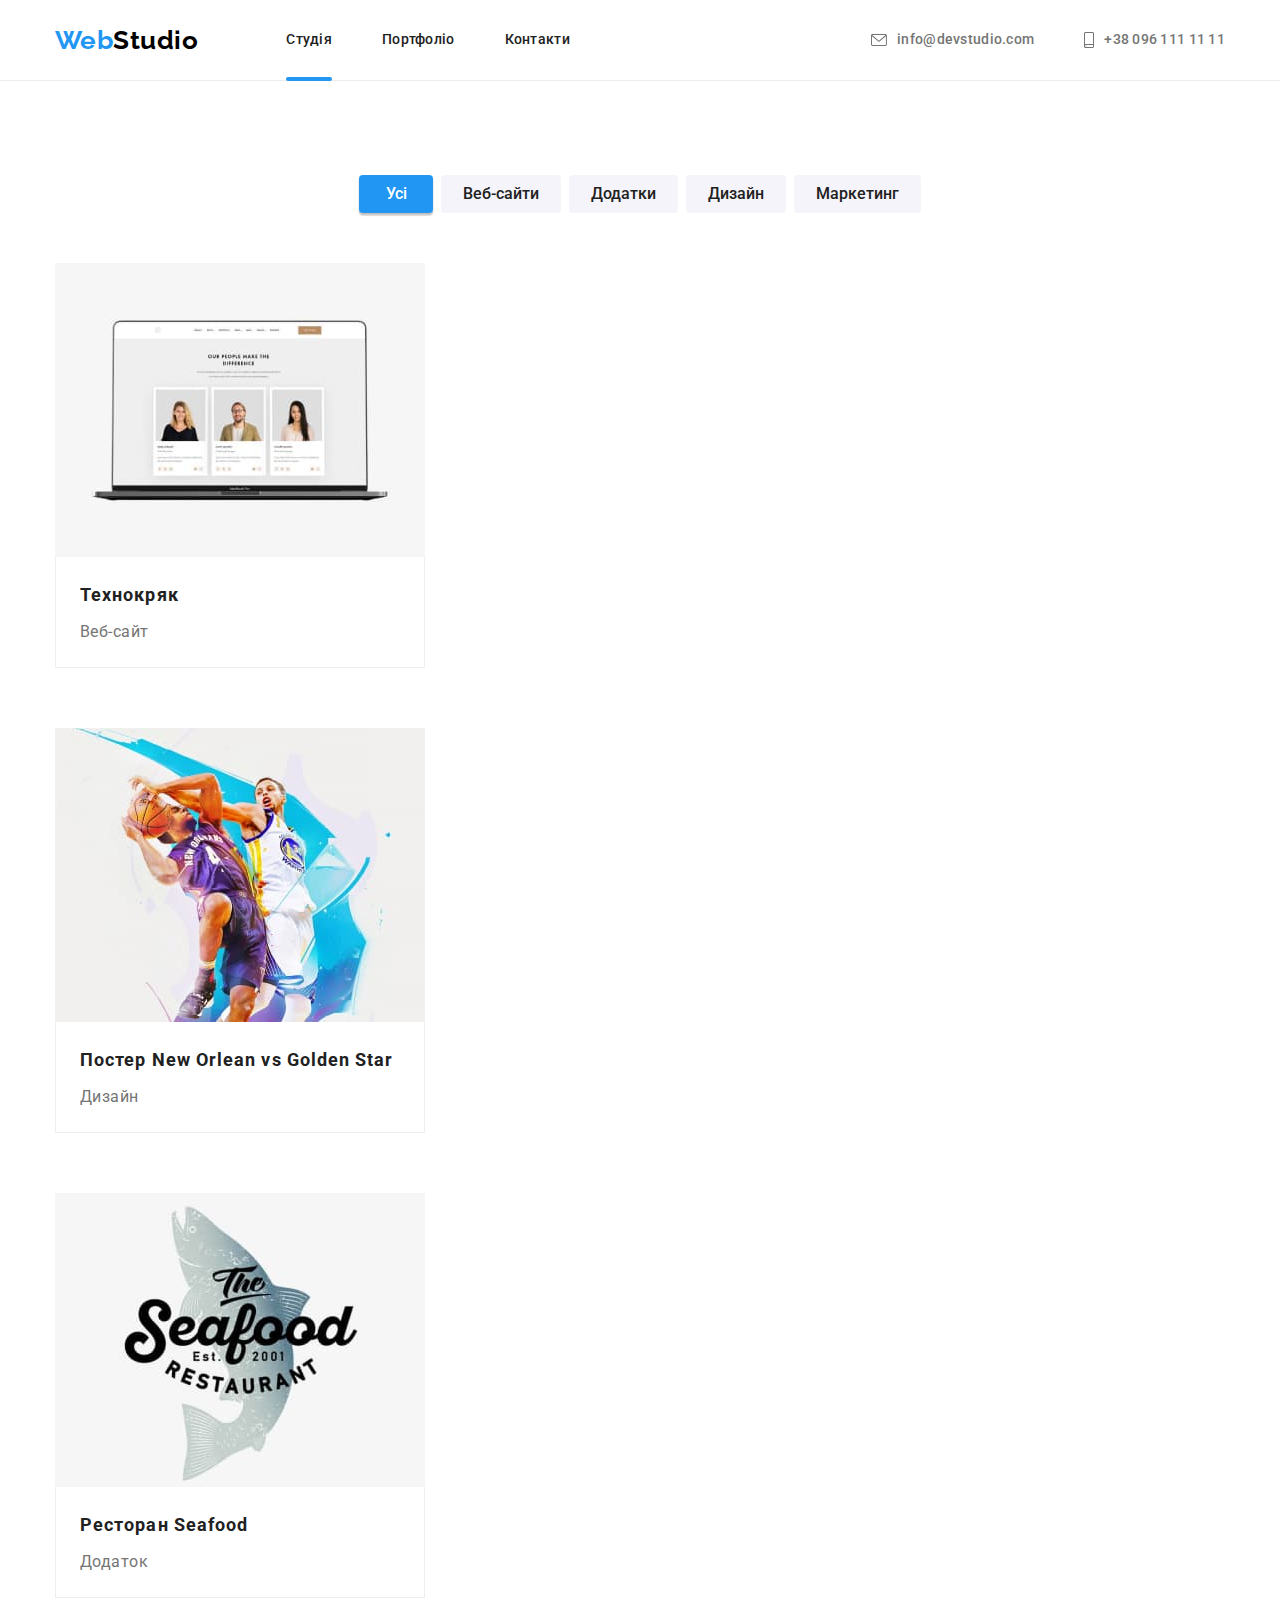
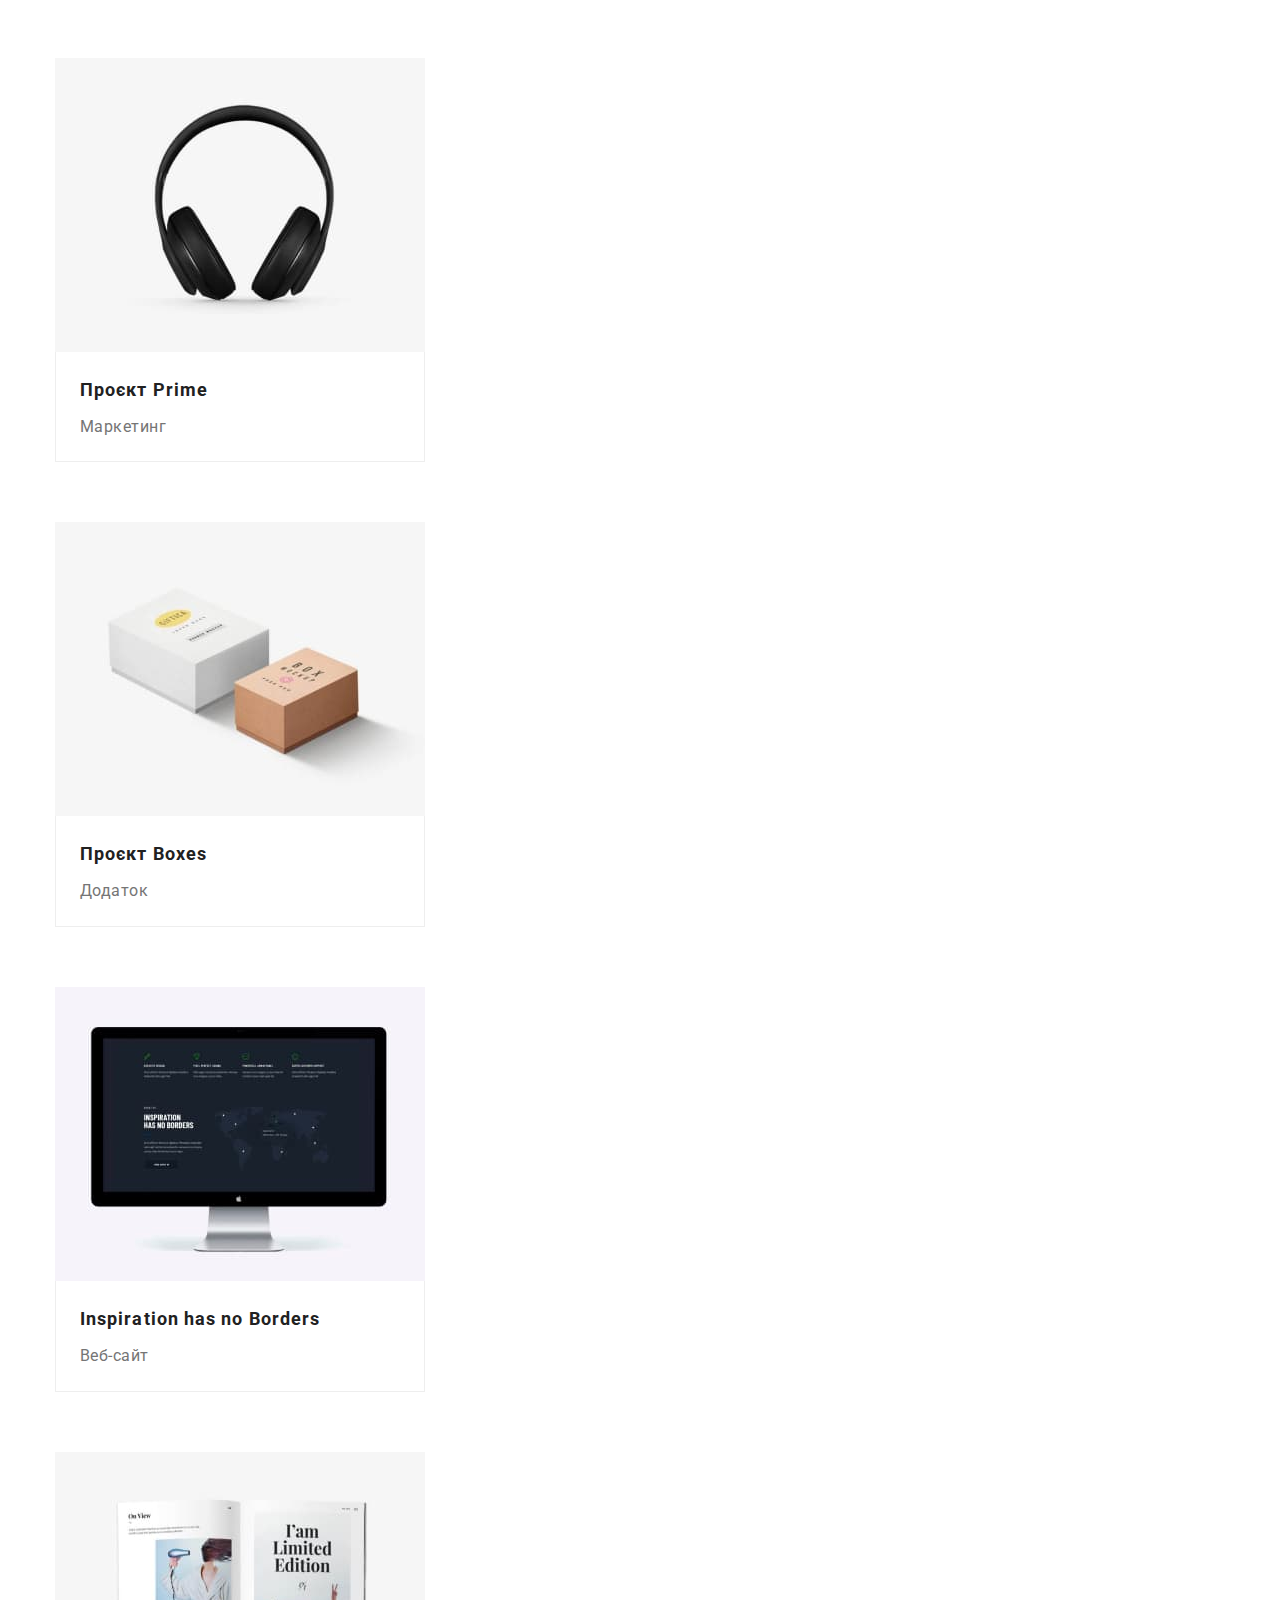
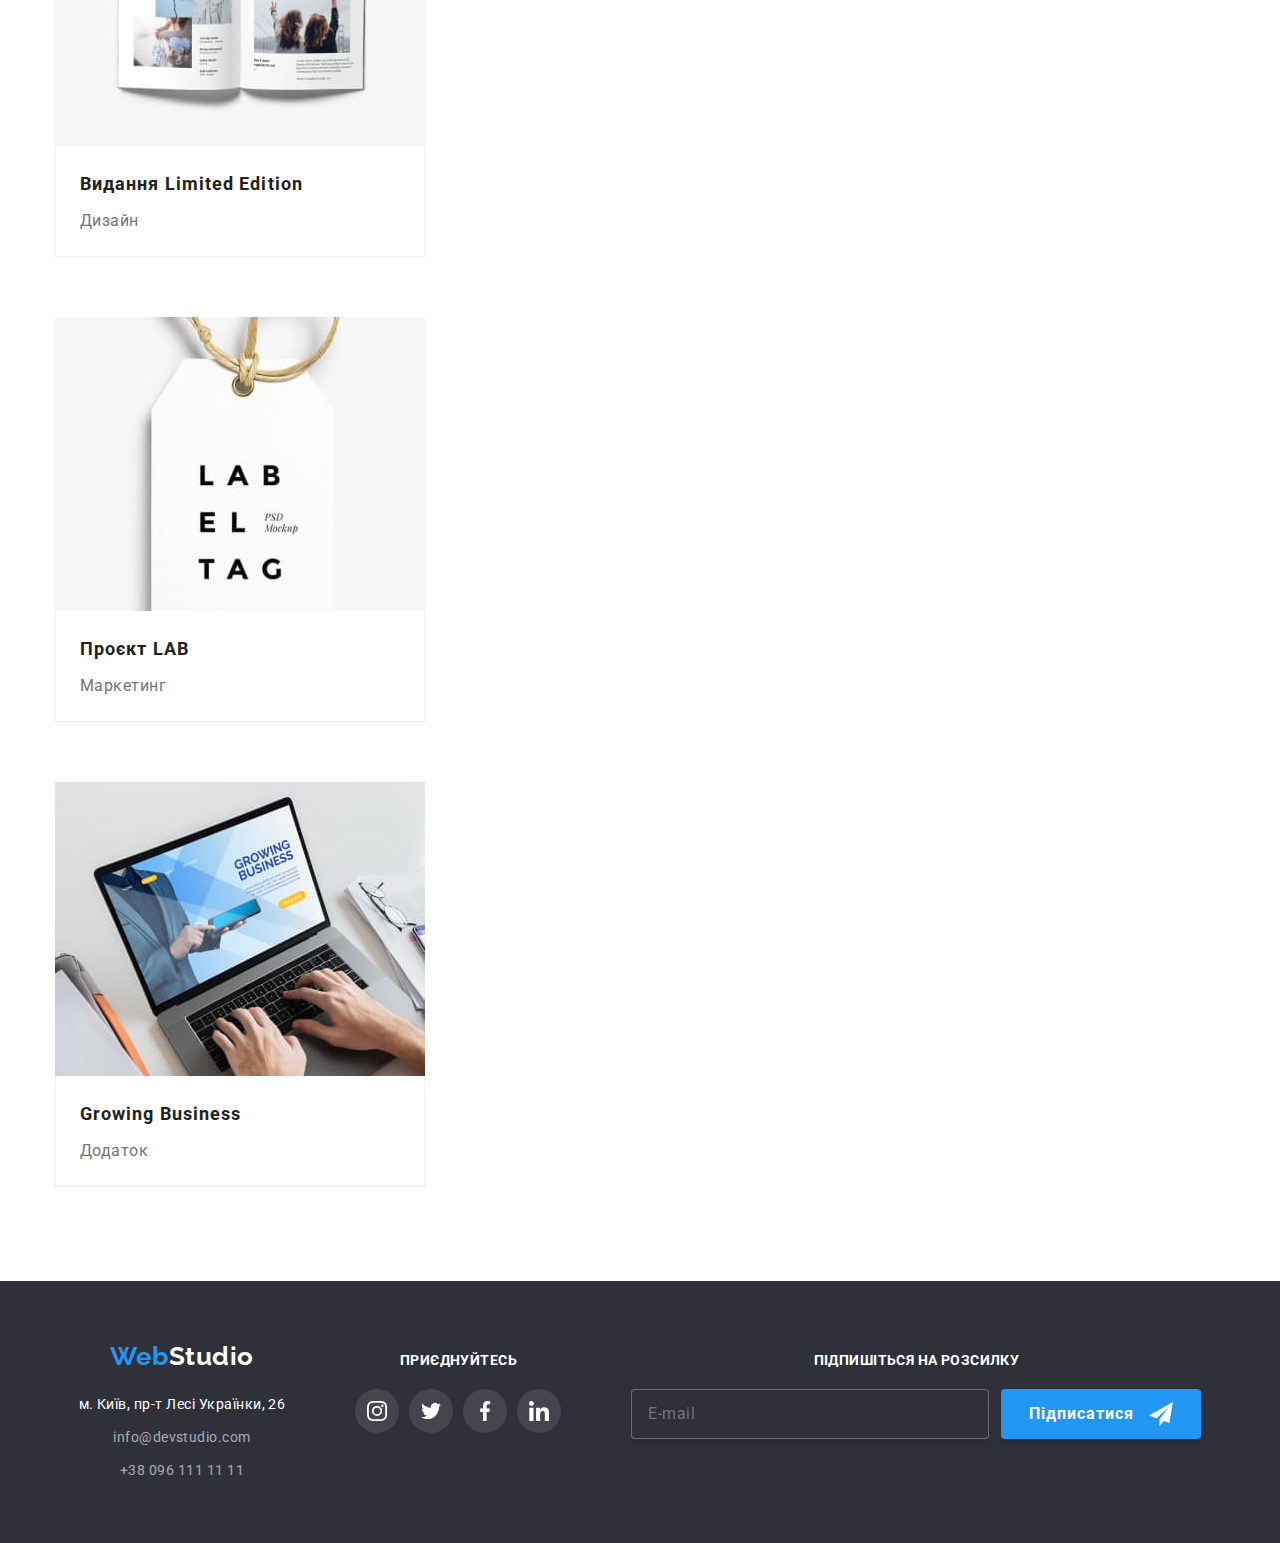
==== commit bb31a8bc: "update" ====
--- a/portfolio.html
+++ b/portfolio.html
@@ -16,16 +16,23 @@
 </head>
 
 <body>
-    <header class="header">
-        <div class="container  header__container"><a href="./index.html" class="logo__link link"><span
-                    class="logo">Web</span>Studio</a>
+<header class="header">
+    <div class="container  header__container"><a href="./index.html" class="logo__link link"><span
+                class="logo">Web</span>Studio</a>
+        <button type="button" class="mobile-menu__button--open" aria-controls="mobile-menu" data-menu-open>
+            <svg width="40" height="40" aria-label="button mobile menu">
+                <use class="mobile-menu__icon--open" href="./images/icons.svg#icon-burger"></use>
+            </svg>
+        </button>
+        <div class="header-menu__container">
             <nav class="navigation">
                 <ul class="navigation__list">
                     <li class="navigation__item"><a href="./index.html"
-                            class="link navigation__link ">Студія</a></li>
-                    <li class="navigation__item"> <a href="./portfolio.html" class="link navigation__link navigation__link--active"> Портфоліо </a>
-                    </li>
-                    <li class="navigation__item"> <a href="" class="link navigation__link"> Контакти</a></li>
+                            class="navigation__link navigation__link--active">Студія</a>
+                    </li>
+                    <li class="navigation__item"> <a href="./portfolio.html" class="link navigation__link"> Портфоліо
+                        </a></li>
+                    <li class="navigation__item"> <a href="" class=" navigation__link"> Контакти</a></li>
                 </ul>
             </nav>
             <ul class="header__contacts">
@@ -39,7 +46,44 @@
                         </svg> +38 096 111 11 11</a></li>
             </ul>
         </div>
-    </header>
+
+    </div>
+    <div class="mobile-menu " data-menu>
+        <div class="container mobile-menu__container">
+            <button type="button" class="mobile-menu__button--close" data-menu-close>
+                <svg width="40" height="40" aria-label="button mobile menu">
+                    <use class="mobile-menu__icon--close" href="./images/icons.svg#icon-close"></use>
+                </svg> </button>
+
+            <nav class="mobile-menu__mobile-navigation">
+                <ul class="mobile-navigation__list-navigation">
+                    <li class="list-navigation__item"><a href="./index.html"
+                            class="list-navigation__link list-navigation__link--active">Студія</a>
+                    </li>
+                    <li class="list-navigation__item"> <a href="./portfolio.html"> Портфоліо </a></li>
+                    <li class="list-navigation__item"> <a href=""> Контакти</a></li>
+                </ul>
+            </nav>
+            <div class="mobile-menu--position">
+                <ul class="mobile-menu__contact-list-mobile">
+                    <li class="contact-list-mobile__item"><a href="tel:+380961111111" class="contact-list-mobile__tel">
+                            +380961111111</a></li>
+                    <li class="contact-list-mobile__item"> <a href="mailto:info@devstudio.com"
+                            class="contact-list-mobile__mail">
+                            info@devstudio.com </a></li>
+                </ul>
+
+                <ul class="mobile-menu__social-media-list">
+                    <li class="social-media__item"><a href="">Instagram</a></li>
+                    <li class="social-media__item"><a href="">Twitter</a></li>
+                    <li class="social-media__item"><a href="">Facebook</a></li>
+                    <li class="social-media__item"><a href="">LinkedIn</a></li>
+                </ul>
+            </div>
+        </div>
+
+    </div>
+</header>
 
     <main>
         <section class="section">
--- a/css/main.min.css
+++ b/css/main.min.css
@@ -1 +1 @@
-:root{--primary-text-color: #757575;--title-text-color: #212121;--accent-color: #2196F3;--second-background-color: #2F303A;--first-boby-color: #F5F5F5;--second-body-color: #F5F4FA;--white-color: #FFFFFF;--black-color: #000000;--column-gap: 30px;--margin-none: 0px;--icons-color: #AFB1B8}body{font-family:Roboto,sans-serif;color:var(--primary-text-color);background-color:var(--white-color);letter-spacing:.03em}p{margin:var(--margin-none)}img{display:block;max-width:100%;height:auto}h1,h2,h3,h4,h5,h6{margin:var(--margin-none)}ul,ol{list-style:none;padding-left:0px}a{text-decoration:none;color:inherit;transition:color 250ms cubic-bezier(0.4, 0, 0.2, 1)}a:hover,a:focus{color:var(--accent-color)}.section{padding-top:60px;padding-bottom:60px}@media screen and (min-width: 1200px){.section{padding-top:94px;padding-bottom:94px}}.title{color:var(--title-text-color);font-weight:700;font-size:36px;line-height:1.16;margin-bottom:50px;text-align:center}.container{padding-left:15px;padding-right:15px;align-items:center;margin-left:auto;margin-right:auto}@media screen and (min-width: 480px){.container{width:480px}}@media screen and (min-width: 768px){.container{width:768px}}@media screen and (min-width: 1200px){.container{width:1200px}}.visually-hidden{position:absolute;white-space:nowrap;width:1px;height:1px;overflow:hidden;border:0;padding:0;clip:rect(0 0 0 0);clip-path:inset(50%);margin:-1px}.header{background-color:var(--white-color);font-weight:500;border-bottom:solid 1px #ececec;position:relative}.header__container{display:flex}.mobile-menu__container{display:none;background-color:var(--white-color);padding:40px;position:absolute;top:100%;left:0;width:100%}@media screen and (max-width: 768px){.mobile-menu__button{display:inline-flex;margin:var(--margin-none);padding:0;border:none;background-color:rgba(0,0,0,0);width:40px;height:40px}.mobile-menu__button .mobile-menu__icon--close{display:none}}@media screen and (min-width: 768px){.mobile-menu__button{display:none}}.mobile-menu--is-open .mobile-menu__icon--close{display:block}.mobile-menu--is-open .mobile-menu__icon--open{display:none}.logo__link{font-family:Raleway,sans-serif;font-weight:700;color:var(--black-color)}@media screen and (max-width: 1200px){.logo__link{font-size:24px;line-height:1.16}}@media screen and (min-width: 1200px){.logo__link{font-size:26px;line-height:1.19}}.logo{color:var(--accent-color)}.logo__link--inverse{font-family:Raleway,sans-serif;font-weight:700;padding:0px}@media screen and (max-width: 1200px){.logo__link--inverse{font-size:24px;line-height:1.16}}@media screen and (min-width: 1200px){.logo__link--inverse{font-size:26px;line-height:1.19}}.navigation{font-weight:500;font-size:14px;line-height:1.14;letter-spacing:.02em;color:var(--title-text-color)}.navigation__list{margin:var(--margin-none)}.header__contacts{list-style:none;padding-left:0px;padding:0px;margin:var(--margin-none);color:var(--primary-text-color);fill:currentColor}.contacts__link{text-decoration:none;color:var(--primary-text-color);font-size:14px;line-height:1.14;letter-spacing:.02em;font-weight:500;fill:currentColor;transition:color 250ms cubic-bezier(0.4, 0, 0.2, 1),fill 250ms cubic-bezier(0.4, 0, 0.2, 1)}.contacts__link:hover,.contacts__link :focus{color:var(--accent-color);fill:var(--accent-color)}.contact__icon{margin-right:10px;fill:currentColor}@media screen and (max-width: 768px){.contact__icon{display:none}}.contact__icon:hover,.contact__icon :focus{fill:var(--accent-color)}.hero{background-image:linear-gradient(to right, rgba(47, 48, 58, 0.4), rgba(47, 48, 58, 0.4)),url(../images/hero.jpg);background-repeat:no-repeat;background-size:cover;background-position:center;flex-direction:column;text-align:center}@media screen and (max-width: 1200px){.hero{padding:118px 0}}@media screen and (min-width: 1200px){.hero{padding:200px 0;max-width:1600px;margin:0 auto}}.hero__title{color:var(--white-color);font-weight:900;letter-spacing:.06em;text-transform:uppercase;margin-left:auto;margin-right:auto}@media screen and (max-width: 1200px){.hero__title{font-size:26px;line-height:1.62}}@media screen and (min-width: 1200px){.hero__title{font-size:44px;line-height:1.34}}.hero__button{font-family:"Roboto",sans-serif;font-weight:700;font-size:16px;line-height:1.88;letter-spacing:.06em;color:var(--white-color);background-color:var(--accent-color);box-shadow:0px 4px 4px rgba(0,0,0,.15);cursor:pointer;border:0;border-radius:4px;margin-top:var(--column-gap);padding:10px 32px;transition:background-color 250ms cubic-bezier(0.4, 0, 0.2, 1)}@media screen and (max-width: 1200px){.hero__button{padding:10px 24px}}.hero__button:hover,.hero__button:focus{background-color:#188ce8}@media screen and (min-width: 768px)and (max-width: 1200px){.benefits-list{display:flex;flex-wrap:wrap;gap:30px;margin:var(--margin-none)}}@media screen and (min-width: 1200px){.benefits-list{display:flex;margin:var(--margin-none)}}@media screen and (max-width: 768px){.benefits__item+.benefits__item{margin-top:var(--column-gap)}}@media screen and (min-width: 768px){.benefits__item{flex-basis:calc((100% - 30px)/2)}}@media screen and (min-width: 1200px){.benefits__item{width:calc((100% - 90px)/4);margin-right:30px}.benefits__item:last-child{margin-right:var(--margin-none)}}.benefits__icon{display:flex;justify-content:center;background-color:var(--second-body-color);margin-bottom:30px;height:120px;align-items:center}.benefits__titles{color:var(--title-text-color);font-weight:700;font-size:14px;line-height:1.14;text-transform:uppercase;margin-top:var(--margin-none);margin-bottom:10px}@media screen and (max-width: 768px){.benefits__titles{text-align:center}}.benefits__text{font-size:14px;line-height:1.71;margin-bottom:30px;margin:var(--margin-none)}.about-section{padding-top:0}@media screen and (max-width: 1200px){.about-section{display:none}}.about-section__gallery{display:flex;margin:var(--margin-none);column-gap:var(--column-gap)}.about-section__container{position:relative}.about-section__text{position:absolute;width:100%;height:70px;bottom:0;display:flex;justify-content:center;align-items:center;font-weight:700;font-size:14px;line-height:1.14;-align:center;letter-spacing:.03em;text-transform:uppercase;color:var(--white-color);background-color:rgba(47,48,58,.8)}.team{background-color:var(--second-body-color)}.team__list{display:flex;margin:var(--margin-none)}@media screen and (max-width: 768px){.team__list{flex-direction:column;gap:30px}}@media screen and (min-width: 768px)and (max-width: 1200px){.team__list{flex-wrap:wrap;gap:30px}}.team__item{background-color:var(--white-color);border-radius:0px 0px 4px 4px;box-shadow:0px 1px 3px rgba(0,0,0,.12),0px 1px 1px rgba(0,0,0,.14),0px 2px 1px rgba(0,0,0,.2)}.team__item:last-child{margin-right:var(--margin-none)}@media screen and (max-width: 768px){.team__item{max-width:450px;margin:var(--margin-none)}}@media screen and (min-width: 768px){.team__item{width:calc((100% - 30px)/2)}}@media screen and (min-width: 1200px){.team__item{width:calc((100% - 90px)/4);margin-right:30px}}.team__description{padding-top:30px;padding-bottom:30px}.team__titles{color:var(--title-text-color);font-weight:500;font-size:16px;line-height:1.19;margin:var(--margin-none);margin-bottom:10px;text-align:center}.team__profession{font-size:16px;line-height:1.19;margin:var(--margin-none);text-align:center}.team__contact{margin:var(--margin-none);display:flex;column-gap:10px;justify-content:center;margin-top:10px}.team__link{text-decoration:none;width:44px;height:44px;display:flex;align-items:center;justify-content:center;color:var(--icons-color);fill:currentColor;border-radius:50%;transition:fill 250ms cubic-bezier(0.4, 0, 0.2, 1),background-color 250ms cubic-bezier(0.4, 0, 0.2, 1)}.team__link:hover,.team__link:focus{background-color:var(--accent-color);fill:var(--white-color)}.clients__list{display:flex;flex-wrap:wrap;gap:30px}.clients__item{color:var(--icons-color);fill:currentColor}@media screen and (max-width: 768px){.clients__item{flex-basis:calc((100% - 30px)/2)}}@media screen and (min-width: 768px){.clients__item{flex-basis:calc((100% - 60px)/3)}}@media screen and (min-width: 1200px){.clients__item{flex-basis:calc((100% - 150px)/6)}}.clients__link{height:92px;border:1px solid #afb1b8;border-radius:4px;display:flex;align-items:center;justify-content:center;transition:color 250ms cubic-bezier(0.4, 0, 0.2, 1),border 250ms cubic-bezier(0.4, 0, 0.2, 1)}.clients__link:hover,.clients__link:focus{color:var(--accent-color);border:1px solid var(--accent-color)}.clients__icon{fill:currentColor}.butttons-list{list-style:none;display:flex;column-gap:8px;padding-left:0px;justify-content:center;margin-bottom:var(--margin-none);margin-top:var(--margin-none)}@media screen and (max-width: 768px){.butttons-list{flex-wrap:wrap}}.butttons-list__button{font-family:"Roboto",sans-serif;font-weight:500;font-size:16px;line-height:1.62;background-color:var(--second-body-color);color:var(--title-text-color);cursor:pointer;border-radius:4px;border:0px;padding:6px 22px;transition:color 250ms cubic-bezier(0.4, 0, 0.2, 1),background-color 250ms cubic-bezier(0.4, 0, 0.2, 1),box-shadow 250ms cubic-bezier(0.4, 0, 0.2, 1)}.butttons-list__button:hover,.butttons-list__button:focus{background-color:var(--accent-color);color:var(--white-color);box-shadow:0px 3px 1px rgba(0,0,0,.1),0px 1px 2px rgba(0,0,0,.08),0px 2px 2px rgba(0,0,0,.12)}.butttons-list__button--active{background-color:var(--accent-color);color:var(--white-color);box-shadow:0px 3px 1px rgba(0,0,0,.1),0px 1px 2px rgba(0,0,0,.08),0px 2px 2px rgba(0,0,0,.12)}.products{margin-top:50px;display:flex}@media screen and (max-width: 768px){.products{flex-direction:column;gap:30px}}@media screen and (max-width: 1200px){.products{flex-direction:row;flex-wrap:wrap;gap:30px}}@media screen and (min-width: 1200px){.products{flex-wrap:wrap;margin-right:calc(-1*var(--column-gap));margin-bottom:calc(-1*var(--column-gap))}}@media screen and (max-width: 768px){.products__item{max-width:450px}}@media screen and (min-width: 768px){.products__item{flex-basis:calc((100% - 30px)/2)}}@media screen and (min-width: 1200px){.products__item{width:calc(33.3333333333% - var(--column-gap));margin-right:var(--column-gap);margin-bottom:var(--column-gap)}.products__item:nth-child(3n){margin-right:var(--margin-none)}}.products__link{text-decoration:none;color:var(--primary-text-color);font-size:16px;line-height:1.87;margin:var(--margin-none);display:block;transition:box-shadow 250ms cubic-bezier(0.4, 0, 0.2, 1)}@media screen and (max-width: 1200px){.products__link{display:flex;flex-direction:column;height:100%}}.products__link:hover,.products__link:focus{box-shadow:0px 1px 1px rgba(0,0,0,.12),0px 4px 4px rgba(0,0,0,.06),1px 4px 6px rgba(0,0,0,.16)}.products__tumb{position:relative;overflow:hidden}.tumb__owerlay{position:absolute;display:flex;width:100%;height:294px;align-items:center;padding-left:24px;padding-right:24px;top:0;left:0;transform:translateY(100%);font-size:18px;line-height:1.56;letter-spacing:.03em;color:var(--white-color);background-color:rgba(33,150,243,.9);transition:transform 250ms cubic-bezier(0.4, 0, 0.2, 1)}.products__link:hover .tumb__owerlay,.products__link:focus .tumb__owerlay{transform:translateY(0)}.products__description{padding:20px 24px;flex-grow:1;width:370px;border-bottom:1px solid #eee;border-left:1px solid #eee;border-right:1px solid #eee;color:var(--primary-text-color)}.description__title{font-weight:700;font-size:18px;line-height:2;letter-spacing:.06em;color:var(--title-text-color);margin:var(--margin-none);margin-bottom:4px}.backdrop{position:fixed;top:0;left:0;width:100%;height:100%;background:rgba(0,0,0,.2);opacity:1;transition:opasity 250ms cubic-bezier(0.4, 0, 0.2, 1)}.backdrop.is-hidden{opacity:0;pointer-events:none}.modal{position:absolute;display:flex;flex-direction:column;padding:40px;transition:transform 250ms cubic-bezier(0.4, 0, 0.2, 1);background:#fff;color:var(--black-color);box-shadow:0px 1px 3px rgba(0,0,0,.12),0px 1px 1px rgba(0,0,0,.14),0px 2px 1px rgba(0,0,0,.2);border-radius:4px;transform:translate(-50%, -50%) scale(1)}@media screen and (max-width: 768px){.modal{max-width:450px;top:93px;left:15px;right:15px;transform:scale(1)}}@media screen and (min-width: 768px){.modal{min-width:450px;max-width:528px;min-height:581px;top:50%;left:50%}}.backdrop.is-hidden .modal{transform:translate(-50%, -50%) scale(1.25)}.modal__button{position:absolute;right:8px;top:8px;cursor:pointer;width:30px;height:30px;padding:var(--margin-none);background:var(--white-color);border:1px solid rgba(0,0,0,.1);border-radius:50%;color:var(--black-color);fill:currentColor;transition:color 250ms cubic-bezier(0.4, 0, 0.2, 1)}.modal__button:hover,.modal__button:focus{color:var(--accent-color)}.modal__title{margin-bottom:12px;text-align:center;font-weight:700;font-size:20px;line-height:1.15;letter-spacing:.03em}.modal__input{display:flex;flex-direction:column;position:relative;margin-bottom:10px;font-size:12px;line-height:1.66;letter-spacing:.01em;color:var(--primary-text-color);transition:fill 250ms cubic-bezier(0.4, 0, 0.2, 1)}.modal__input:hover,.modal__input:focus-within{fill:var(--accent-color)}.modal__input--margin{margin-bottom:0}.input__label{font-size:12px;line-height:1.16;letter-spacing:.01em;margin-bottom:4px}.modal__input--position{position:relative}.input__form{display:block;width:100%;resize:none;border:1px solid rgba(33,33,33,.2);border-radius:4px;height:40px;padding:12px 42px;fill:currentColor;transition:border 250ms cubic-bezier(0.4, 0, 0.2, 1)}.input__form:hover,.input__form:focus{border:1px solid var(--accent-color);outline:none}.input__form--settings-textarea{margin-top:4px;padding-left:16px;resize:none;width:100%;height:120px;color:rgba(117,117,117,.5)}.input__icon{position:absolute;top:50%;left:12px;transform:translateY(-50%);width:18px;height:18px}.modal__agreement{margin-top:20px;position:relative;display:flex;flex-direction:column;align-items:center}.agreement__title{display:block;margin-left:8px;padding-left:10px;font-size:14px;line-height:1.71;letter-spacing:.03em;color:var(--primary-text-color);margin-bottom:30px}.checkbox__icon{display:inline-block;position:absolute;top:5px;width:16px;height:15px;border:2px solid var(--title-text-color);border-radius:2px;transition:background-color 250ms cubic-bezier(0.4, 0, 0.2, 1)}@media screen and (max-width: 1200px){.checkbox__icon{left:-10px}}@media screen and (min-width: 1200px){.checkbox__icon{left:0px}}.checkbox:checked+.checkbox__icon{background-color:var(--accent-color);background-image:url(../images/icon\ check.svg);background-size:contain;background-origin:border-box;border-color:var(--accent-color)}.checkbox:focus+.checkbox__icon{border-color:var(--accent-color)}.agreement__link{text-decoration:underline;font-size:14px;line-height:1.71;letter-spacing:.03em;color:var(--accent-color)}.agreement__link:hover{text-decoration:none}.modal__button--send{width:200px;height:50px;padding:0;background-color:var(--accent-color);box-shadow:0px 4px 4px rgba(0,0,0,.15);border-radius:4px;border:none;font-weight:700;font-size:16px;line-height:1.88;text-align:center;letter-spacing:.06em;color:var(--white-color);cursor:pointer;transition:background-color 250ms cubic-bezier(0.4, 0, 0.2, 1)}.send-button:hover,.send-button:focus{background:#188ce8}.footer{background-color:var(--second-background-color);color:var(--white-color);font-size:14px;line-height:1.71;padding-top:60px;padding-bottom:60px}.footer--container{display:flex}@media screen and (max-width: 768px){.footer--container{flex-direction:column;text-align:center}}@media screen and (min-width: 768px){.footer--container{flex-wrap:wrap;text-align:center;justify-content:center}}@media screen and (min-width: 1200px){.footer--container{column-gap:70px;align-items:baseline}}.footer__content{display:flex;margin-bottom:60px}@media screen and (max-width: 768px){.footer__content{flex-direction:column}}@media screen and (min-width: 768px){.footer__content{column-gap:165px;margin-left:auto;margin-right:auto}}@media screen and (min-width: 1200px){.footer__content{column-gap:70px;margin:0;align-items:baseline}}.address{font-style:normal;margin-top:20px;padding:0px}@media screen and (max-width: 768px){.address{margin-bottom:60px}}.address__list{list-style:none;padding:0px;margin:0px}.address__item:not(:last-child){margin-bottom:9px}.address__link{color:rgba(255,255,255,.6);padding:0px}.join__container{display:flex;flex-direction:column}@media screen and (max-width: 768px){.join__container{justify-content:center;align-items:center}}.join{text-transform:uppercase;font-weight:700;font-size:14px;line-height:1.14;letter-spacing:.03em;color:var(--white-color)}.join__contact-list{margin:var(--margin-none);display:flex;column-gap:10px;justify-content:center;margin-top:20px}.join__link{text-decoration:none;display:flex;align-items:center;justify-content:center;color:var(--white-color);fill:currentColor;background-color:rgba(255,255,255,.1);border-radius:50%;width:44px;height:44px;transition:background-color 250ms cubic-bezier(0.4, 0, 0.2, 1),fill 250ms cubic-bezier(0.4, 0, 0.2, 1),border-radius 250ms cubic-bezier(0.4, 0, 0.2, 1)}.join__link:hover,.join__link:focus{background-color:var(--accent-color);fill:var(--white-color);border-radius:50%}@media screen and (max-width: 768px){.footer-form--container{flex-direction:column;justify-content:center;align-items:center;text-align:center}}.footer-form__title{margin-bottom:20px;font-weight:700;font-size:14px;line-height:1.14;letter-spacing:.03em;text-transform:uppercase}.footer-form__input--container{display:flex;flex-direction:column}@media screen and (min-width: 1200px){.footer-form__input--container{flex-direction:row}}.footer-form__input{height:50px;padding:15px 16px;font-size:16px;line-height:1.25;letter-spacing:.03em;background-color:var(--second-background-color);color:rgba(255,255,255,.6);border:1px solid rgba(255,255,255,.3);filter:drop-shadow(0px 4px 4px rgba(0, 0, 0, 0.15));border-radius:4px}@media screen and (max-width: 768px){.footer-form__input{width:100%}}@media screen and (min-width: 768px){.footer-form__input{width:450px}}@media screen and (min-width: 1200px){.footer-form__input{width:358px}}.footer-form__button{display:flex;align-items:center;text-align:center;justify-content:space-between;cursor:pointer;padding:10px 28px;width:200px;height:50px;font-weight:700;font-size:16px;line-height:1.88;letter-spacing:.06em;color:var(--white-color);background-color:var(--accent-color);box-shadow:0px 4px 4px rgba(0,0,0,.15);border-radius:4px;border:0px}@media screen and (max-width: 1200px){.footer-form__button{margin-top:20px;margin-left:auto;margin-right:auto}}@media screen and (min-width: 1200px){.footer-form__button{margin-left:12px}}/*# sourceMappingURL=main.min.css.map */+:root{--primary-text-color: #757575;--title-text-color: #212121;--accent-color: #2196F3;--second-background-color: #2F303A;--first-boby-color: #F5F5F5;--second-body-color: #F5F4FA;--white-color: #FFFFFF;--black-color: #000000;--column-gap: 30px;--margin-none: 0px;--icons-color: #AFB1B8}body{font-family:Roboto,sans-serif;color:var(--primary-text-color);background-color:var(--white-color);letter-spacing:.03em}p{margin:var(--margin-none)}img{display:block;max-width:100%;height:auto}h1,h2,h3,h4,h5,h6{margin:var(--margin-none)}ul,ol{list-style:none;padding-left:0px}a{text-decoration:none;color:inherit;transition:color 250ms cubic-bezier(0.4, 0, 0.2, 1)}a:hover,a:focus{color:var(--accent-color)}.section{padding-top:60px;padding-bottom:60px}@media screen and (min-width: 1200px){.section{padding-top:94px;padding-bottom:94px}}.title{color:var(--title-text-color);font-weight:700;font-size:36px;line-height:1.16;margin-bottom:50px;text-align:center}.container{padding-left:15px;padding-right:15px;align-items:center;margin-left:auto;margin-right:auto}@media screen and (min-width: 480px){.container{width:480px}}@media screen and (min-width: 768px){.container{width:768px}}@media screen and (min-width: 1200px){.container{width:1200px}}.visually-hidden{position:absolute;white-space:nowrap;width:1px;height:1px;overflow:hidden;border:0;padding:0;clip:rect(0 0 0 0);clip-path:inset(50%);margin:-1px}.header{background-color:var(--white-color);font-weight:500;border-bottom:solid 1px #ececec;position:relative}.header__container{display:flex;justify-content:space-between}@media screen and (min-width: 768px){.header__container{column-gap:88px;flex-basis:calc((100% - 88px)/2)}}.header-menu__container{display:none}@media screen and (min-width: 768px){.header-menu__container{display:flex;width:100%;justify-content:space-between;align-items:center}}@media screen and (max-width: 768px){.mobile-menu__button--open{display:inline-flex;margin:var(--margin-none);padding:0;border:none;background-color:rgba(0,0,0,0);width:40px;height:40px}}@media screen and (min-width: 768px){.mobile-menu__button--open{display:none}}.logo__link{font-family:Raleway,sans-serif;font-weight:700;color:var(--black-color)}@media screen and (max-width: 1200px){.logo__link{font-size:24px;line-height:1.16;padding:16px 0}}@media screen and (min-width: 1200px){.logo__link{font-size:26px;line-height:1.19}}.logo{color:var(--accent-color)}.logo__link--inverse{font-family:Raleway,sans-serif;font-weight:700;padding:0px}@media screen and (max-width: 1200px){.logo__link--inverse{font-size:24px;line-height:1.16}}@media screen and (min-width: 1200px){.logo__link--inverse{font-size:26px;line-height:1.19}}.navigation{font-weight:500;font-size:14px;line-height:1.14;letter-spacing:.02em;color:var(--title-text-color)}.navigation__list{display:flex;align-items:center;justify-content:center;margin:var(--margin-none)}.navigation__item{margin-right:50px;position:relative;text-align:center}.navigation__item:last-child{margin-right:var(--margin-none)}.navigation__link{padding-top:32px;padding-bottom:32px;display:block}.navigation__link--active::after{content:"";color:var(--accent-color);position:absolute;left:0;bottom:-1px;display:block;width:100%;height:4px;background-color:var(--accent-color);border-radius:2px;margin:var(--margin-none)}.header__contacts{list-style:none;padding-left:0px;padding:0px;margin:var(--margin-none);color:var(--primary-text-color);fill:currentColor;display:flex}@media screen and (min-width: 768px){.header__contacts{flex-direction:column}}@media screen and (min-width: 1200px){.header__contacts{flex-direction:row;margin-left:auto}}.contacts__item{display:flex;align-items:center;justify-content:baseline}@media screen and (min-width: 768px){.contacts__item+.contacts__item{margin-left:0}}@media screen and (min-width: 1200px){.contacts__item+.contacts__item{margin-left:50px}}.contacts__link{display:flex;align-items:center;text-decoration:none;color:var(--primary-text-color);font-size:14px;line-height:1.14;letter-spacing:.02em;font-weight:500;fill:currentColor;transition:color 250ms cubic-bezier(0.4, 0, 0.2, 1),fill 250ms cubic-bezier(0.4, 0, 0.2, 1)}.contacts__link:hover,.contacts__link :focus{color:var(--accent-color);fill:var(--accent-color)}.contact__icon{margin-right:10px;fill:currentColor}@media screen and (max-width: 768px){.contact__icon{display:none}}.contact__icon:hover,.contact__icon :focus{fill:var(--accent-color)}.mobile-menu{opacity:0;pointer-events:none;background-color:var(--white-color);position:fixed;top:0;left:0;width:100%;height:100%;z-index:100;letter-spacing:.02em;visibility:hidden;transform:scale(1)}.mobile-menu.is-open{visibility:visible;opacity:1;transition:opasity 250ms cubic-bezier(0.4, 0, 0.2, 1)}.mobile-menu__container{display:flex;flex-direction:column;justify-content:space-between;padding-top:48px;padding-left:40px;height:100%}@media screen and (max-width: 768px){.mobile-menu__button--close{display:inline-flex;margin:var(--margin-none);border:none;background-color:rgba(0,0,0,0);width:40px;height:40px;position:absolute;top:0;right:15px;fill:currentcolor;line-height:0}.mobile-menu__button--close:hover,.mobile-menu__button--close:focus{fill:var(--accent-color)}}.mobile-menu--position{width:100%;display:flex;flex-direction:column}.mobile-menu__mobile-navigation{margin:var(--margin-none);font-weight:500;font-size:40px;line-height:1.17;width:100%;letter-spacing:.02em;color:var(--title-text-color)}.mobile-navigation__list-navigation{margin:var(--margin-none)}.list-navigation__item+.list-navigation__item{margin-top:32px}.list-navigation__link--active{color:var(--accent-color)}.mobile-menu__contact-list-mobile{margin:var(--margin-none);width:100%}.contact-list-mobile__item+.contact-list-mobile__item{margin-top:32px}.contact-list-mobile__tel{display:block;font-size:34px;line-height:1.17;letter-spacing:.02em;color:var(--accent-color);text-align:start;width:100%}.contact-list-mobile__mail{font-size:24px;line-height:1.16;letter-spacing:.02em}.mobile-menu__social-media-list{display:flex;flex-wrap:wrap;width:100%;margin-top:64px;margin-bottom:48px;font-size:18px;line-height:1.22;letter-spacing:.02em;color:var(--accent-color)}.social-media__item{display:flex}.social-media__item:not(:last-child)::after{content:"";display:block;width:1px;height:22px;margin:var(--margin-none);background-color:rgba(33,33,33,.2);margin:0 10px}.hero{background-image:linear-gradient(to right, rgba(47, 48, 58, 0.4), rgba(47, 48, 58, 0.4)),url(../images/hero.jpg);background-repeat:no-repeat;background-size:cover;background-position:center;flex-direction:column;text-align:center}@media screen and (max-width: 1200px){.hero{padding:118px 0}}@media screen and (min-width: 1200px){.hero{padding:200px 0;max-width:1600px;margin:0 auto}}.hero__title{color:var(--white-color);font-weight:900;letter-spacing:.06em;text-transform:uppercase;margin-left:auto;margin-right:auto}@media screen and (max-width: 1200px){.hero__title{font-size:26px;line-height:1.62}}@media screen and (min-width: 1200px){.hero__title{font-size:44px;line-height:1.34}}.hero__button{font-family:"Roboto",sans-serif;font-weight:700;font-size:16px;line-height:1.88;letter-spacing:.06em;color:var(--white-color);background-color:var(--accent-color);box-shadow:0px 4px 4px rgba(0,0,0,.15);cursor:pointer;border:0;border-radius:4px;margin-top:var(--column-gap);padding:10px 32px;transition:background-color 250ms cubic-bezier(0.4, 0, 0.2, 1)}@media screen and (max-width: 1200px){.hero__button{padding:10px 24px}}.hero__button:hover,.hero__button:focus{background-color:#188ce8}@media screen and (min-width: 768px)and (max-width: 1200px){.benefits-list{display:flex;flex-wrap:wrap;gap:30px;margin:var(--margin-none)}}@media screen and (min-width: 1200px){.benefits-list{display:flex;margin:var(--margin-none)}}@media screen and (max-width: 768px){.benefits__item+.benefits__item{margin-top:var(--column-gap)}}@media screen and (min-width: 768px){.benefits__item{flex-basis:calc((100% - 30px)/2)}}@media screen and (min-width: 1200px){.benefits__item{width:calc((100% - 90px)/4);margin-right:30px}.benefits__item:last-child{margin-right:var(--margin-none)}}.benefits__icon{display:flex;justify-content:center;background-color:var(--second-body-color);margin-bottom:30px;height:120px;align-items:center}.benefits__titles{color:var(--title-text-color);font-weight:700;font-size:14px;line-height:1.14;text-transform:uppercase;margin-top:var(--margin-none);margin-bottom:10px}@media screen and (max-width: 768px){.benefits__titles{text-align:center}}.benefits__text{font-size:14px;line-height:1.71;margin-bottom:30px;margin:var(--margin-none)}.about-section{padding-top:0}@media screen and (max-width: 1200px){.about-section{display:none}}.about-section__gallery{display:flex;margin:var(--margin-none);column-gap:var(--column-gap)}.about-section__container{position:relative}.about-section__text{position:absolute;width:100%;height:70px;bottom:0;display:flex;justify-content:center;align-items:center;font-weight:700;font-size:14px;line-height:1.14;-align:center;letter-spacing:.03em;text-transform:uppercase;color:var(--white-color);background-color:rgba(47,48,58,.8)}.team{background-color:var(--second-body-color)}.team__list{display:flex;margin:var(--margin-none)}@media screen and (max-width: 768px){.team__list{flex-direction:column;gap:30px}}@media screen and (min-width: 768px)and (max-width: 1200px){.team__list{flex-wrap:wrap;gap:30px}}.team__item{background-color:var(--white-color);border-radius:0px 0px 4px 4px;box-shadow:0px 1px 3px rgba(0,0,0,.12),0px 1px 1px rgba(0,0,0,.14),0px 2px 1px rgba(0,0,0,.2)}.team__item:last-child{margin-right:var(--margin-none)}@media screen and (max-width: 768px){.team__item{max-width:450px;margin:var(--margin-none)}}@media screen and (min-width: 768px){.team__item{width:calc((100% - 30px)/2)}}@media screen and (min-width: 1200px){.team__item{width:calc((100% - 90px)/4);margin-right:30px}}.team__description{padding-top:30px;padding-bottom:30px}.team__titles{color:var(--title-text-color);font-weight:500;font-size:16px;line-height:1.19;margin:var(--margin-none);margin-bottom:10px;text-align:center}.team__profession{font-size:16px;line-height:1.19;margin:var(--margin-none);text-align:center}.team__contact{margin:var(--margin-none);display:flex;column-gap:10px;justify-content:center;margin-top:10px}.team__link{text-decoration:none;width:44px;height:44px;display:flex;align-items:center;justify-content:center;color:var(--icons-color);fill:currentColor;border-radius:50%;transition:fill 250ms cubic-bezier(0.4, 0, 0.2, 1),background-color 250ms cubic-bezier(0.4, 0, 0.2, 1)}.team__link:hover,.team__link:focus{background-color:var(--accent-color);fill:var(--white-color)}.clients__list{display:flex;flex-wrap:wrap;gap:30px}.clients__item{color:var(--icons-color);fill:currentColor}@media screen and (max-width: 768px){.clients__item{flex-basis:calc((100% - 30px)/2)}}@media screen and (min-width: 768px){.clients__item{flex-basis:calc((100% - 60px)/3)}}@media screen and (min-width: 1200px){.clients__item{flex-basis:calc((100% - 150px)/6)}}.clients__link{height:92px;border:1px solid #afb1b8;border-radius:4px;display:flex;align-items:center;justify-content:center;transition:color 250ms cubic-bezier(0.4, 0, 0.2, 1),border 250ms cubic-bezier(0.4, 0, 0.2, 1)}.clients__link:hover,.clients__link:focus{color:var(--accent-color);border:1px solid var(--accent-color)}.clients__icon{fill:currentColor}.butttons-list{list-style:none;display:flex;column-gap:8px;padding-left:0px;justify-content:flex-start;margin-bottom:var(--margin-none);margin-top:var(--margin-none)}@media screen and (max-width: 768px){.butttons-list{flex-wrap:wrap;width:100%}}@media screen and (min-width: 768px){.butttons-list{justify-content:center}}.butttons-list__button{font-family:"Roboto",sans-serif;font-weight:500;font-size:16px;line-height:1.62;background-color:var(--second-body-color);color:var(--title-text-color);cursor:pointer;border-radius:4px;border:0px;padding:6px 22px;min-width:74px;transition:color 250ms cubic-bezier(0.4, 0, 0.2, 1),background-color 250ms cubic-bezier(0.4, 0, 0.2, 1),box-shadow 250ms cubic-bezier(0.4, 0, 0.2, 1)}.butttons-list__button:hover,.butttons-list__button:focus{background-color:var(--accent-color);color:var(--white-color);box-shadow:0px 3px 1px rgba(0,0,0,.1),0px 1px 2px rgba(0,0,0,.08),0px 2px 2px rgba(0,0,0,.12)}.butttons-list__button--active{background-color:var(--accent-color);color:var(--white-color);box-shadow:0px 3px 1px rgba(0,0,0,.1),0px 1px 2px rgba(0,0,0,.08),0px 2px 2px rgba(0,0,0,.12)}.products{margin-top:50px;display:flex}@media screen and (max-width: 768px){.products{flex-direction:column;gap:30px;align-items:center}}@media screen and (min-width: 1200px){.products{flex-direction:row;flex-wrap:wrap;gap:30px}}@media screen and (min-width: 1200px){.products{flex-wrap:wrap;margin-right:calc(-1*var(--column-gap));margin-bottom:calc(-1*var(--column-gap))}}@media screen and (min-width: 768px){.products__item{flex-basis:calc((100% - 30px)/2)}}@media screen and (min-width: 1200px){.products__item{width:calc(33.3333333333% - var(--column-gap));margin-right:var(--column-gap);margin-bottom:var(--column-gap)}.products__item:nth-child(3n){margin-right:var(--margin-none)}}.products__link{text-decoration:none;color:var(--primary-text-color);font-size:16px;line-height:1.87;margin:var(--margin-none);display:block;transition:box-shadow 250ms cubic-bezier(0.4, 0, 0.2, 1)}@media screen and (max-width: 1200px){.products__link{display:flex;flex-direction:column;height:100%}}.products__link:hover,.products__link:focus{box-shadow:0px 1px 1px rgba(0,0,0,.12),0px 4px 4px rgba(0,0,0,.06),1px 4px 6px rgba(0,0,0,.16)}.products__tumb{position:relative;overflow:hidden}.tumb__owerlay{position:absolute;display:flex;width:100%;height:294px;align-items:center;padding-left:24px;padding-right:24px;top:0;left:0;transform:translateY(100%);font-size:18px;line-height:1.56;letter-spacing:.03em;color:var(--white-color);background-color:rgba(33,150,243,.9);transition:transform 250ms cubic-bezier(0.4, 0, 0.2, 1)}.products__link:hover .tumb__owerlay,.products__link:focus .tumb__owerlay{transform:translateY(0)}.products__description{padding:20px 24px;flex-grow:1;width:370px;border-bottom:1px solid #eee;border-left:1px solid #eee;border-right:1px solid #eee;color:var(--primary-text-color)}.description__title{font-weight:700;font-size:18px;line-height:2;letter-spacing:.06em;color:var(--title-text-color);margin:var(--margin-none);margin-bottom:4px}.backdrop{position:fixed;top:0;left:0;width:100%;height:100%;background:rgba(0,0,0,.2);opacity:1;transition:opasity 250ms cubic-bezier(0.4, 0, 0.2, 1)}.backdrop.is-hidden{opacity:0;pointer-events:none}.modal{position:absolute;display:flex;flex-direction:column;padding:40px;transition:transform 250ms cubic-bezier(0.4, 0, 0.2, 1);background:#fff;color:var(--black-color);box-shadow:0px 1px 3px rgba(0,0,0,.12),0px 1px 1px rgba(0,0,0,.14),0px 2px 1px rgba(0,0,0,.2);border-radius:4px;transform:translate(-50%, -50%) scale(1)}@media screen and (max-width: 768px){.modal{max-width:450px;top:93px;left:15px;right:15px;transform:scale(1)}}@media screen and (min-width: 768px){.modal{min-width:450px;max-width:528px;min-height:581px;top:50%;left:50%}}.backdrop.is-hidden .modal{transform:translate(-50%, -50%) scale(1.25)}.modal__button{position:absolute;right:8px;top:8px;cursor:pointer;width:30px;height:30px;padding:var(--margin-none);background:var(--white-color);border:1px solid rgba(0,0,0,.1);border-radius:50%;color:var(--black-color);fill:currentColor;transition:color 250ms cubic-bezier(0.4, 0, 0.2, 1)}.modal__button:hover,.modal__button:focus{color:var(--accent-color)}.modal__title{margin-bottom:12px;text-align:center;font-weight:700;font-size:20px;line-height:1.15;letter-spacing:.03em}.modal__input{display:flex;flex-direction:column;position:relative;margin-bottom:10px;font-size:12px;line-height:1.66;letter-spacing:.01em;color:var(--primary-text-color);transition:fill 250ms cubic-bezier(0.4, 0, 0.2, 1)}.modal__input:hover,.modal__input:focus-within{fill:var(--accent-color)}.modal__input--margin{margin-bottom:0}.input__label{font-size:12px;line-height:1.16;letter-spacing:.01em;margin-bottom:4px}.modal__input--position{position:relative}.input__form{display:block;width:100%;resize:none;border:1px solid rgba(33,33,33,.2);border-radius:4px;height:40px;padding:12px 42px;fill:currentColor;transition:border 250ms cubic-bezier(0.4, 0, 0.2, 1)}.input__form:hover,.input__form:focus{border:1px solid var(--accent-color);outline:none}.input__form--settings-textarea{margin-top:4px;padding-left:16px;resize:none;width:100%;height:120px;color:rgba(117,117,117,.5)}.input__icon{position:absolute;top:50%;left:12px;transform:translateY(-50%);width:18px;height:18px}.modal__agreement{margin-top:20px;position:relative;display:flex;flex-direction:column;align-items:center}.agreement__title{display:block;margin-left:8px;padding-left:15px;line-height:1.71;letter-spacing:.03em;color:var(--primary-text-color)}@media screen and (max-width: 1200px){.agreement__title{font-size:12px}}@media screen and (min-width: 1200px){.agreement__title{font-size:14px}}.agreement__title--margin{margin-bottom:30px}.checkbox__icon{display:inline-block;position:absolute;top:5px;width:16px;height:15px;border:2px solid var(--title-text-color);border-radius:2px;transition:background-color 250ms cubic-bezier(0.4, 0, 0.2, 1)}.checkbox:checked+.checkbox__icon{background-color:var(--accent-color);background-image:url(../images/icon\ check.svg);background-size:contain;background-origin:border-box;border-color:var(--accent-color)}.checkbox:focus+.checkbox__icon{border-color:var(--accent-color)}.agreement__link{text-decoration:underline;line-height:1.71;letter-spacing:.03em;color:var(--accent-color)}@media screen and (max-width: 1200px){.agreement__link{font:size 12px}}@media screen and (min-width: 1200px){.agreement__link{font:size 14px}}.agreement__link:hover{text-decoration:none}.modal__button--send{width:200px;height:50px;padding:0;background-color:var(--accent-color);box-shadow:0px 4px 4px rgba(0,0,0,.15);border-radius:4px;border:none;font-weight:700;font-size:16px;line-height:1.88;text-align:center;letter-spacing:.06em;color:var(--white-color);cursor:pointer;transition:background-color 250ms cubic-bezier(0.4, 0, 0.2, 1)}.send-button:hover,.send-button:focus{background:#188ce8}.footer{background-color:var(--second-background-color);color:var(--white-color);font-size:14px;line-height:1.71;padding-top:60px;padding-bottom:60px}.footer--container{display:flex}@media screen and (max-width: 768px){.footer--container{flex-direction:column;text-align:center}}@media screen and (min-width: 768px){.footer--container{flex-wrap:wrap;text-align:center;justify-content:center}}@media screen and (min-width: 1200px){.footer--container{column-gap:70px;align-items:baseline}}.footer__content{display:flex;margin-bottom:60px}@media screen and (max-width: 768px){.footer__content{flex-direction:column}}@media screen and (min-width: 768px){.footer__content{column-gap:165px;margin-left:auto;margin-right:auto}}@media screen and (min-width: 1200px){.footer__content{column-gap:70px;margin:0;align-items:baseline}}.address{font-style:normal;margin-top:20px;padding:0px}@media screen and (max-width: 768px){.address{margin-bottom:60px}}.address__list{list-style:none;padding:0px;margin:0px}.address__item:not(:last-child){margin-bottom:9px}.address__link{color:rgba(255,255,255,.6);padding:0px}.join__container{display:flex;flex-direction:column}@media screen and (max-width: 768px){.join__container{justify-content:center;align-items:center}}.join{text-transform:uppercase;font-weight:700;font-size:14px;line-height:1.14;letter-spacing:.03em;color:var(--white-color)}.join__contact-list{margin:var(--margin-none);display:flex;column-gap:10px;justify-content:center;margin-top:20px}.join__link{text-decoration:none;display:flex;align-items:center;justify-content:center;color:var(--white-color);fill:currentColor;background-color:rgba(255,255,255,.1);border-radius:50%;width:44px;height:44px;transition:background-color 250ms cubic-bezier(0.4, 0, 0.2, 1),fill 250ms cubic-bezier(0.4, 0, 0.2, 1),border-radius 250ms cubic-bezier(0.4, 0, 0.2, 1)}.join__link:hover,.join__link:focus{background-color:var(--accent-color);fill:var(--white-color);border-radius:50%}@media screen and (max-width: 768px){.footer-form--container{flex-direction:column;justify-content:center;align-items:center;text-align:center}}.footer-form__title{margin-bottom:20px;font-weight:700;font-size:14px;line-height:1.14;letter-spacing:.03em;text-transform:uppercase}.footer-form__input--container{display:flex;flex-direction:column}@media screen and (min-width: 1200px){.footer-form__input--container{flex-direction:row}}.footer-form__input{height:50px;padding:15px 16px;font-size:16px;line-height:1.25;letter-spacing:.03em;background-color:var(--second-background-color);color:rgba(255,255,255,.6);border:1px solid rgba(255,255,255,.3);filter:drop-shadow(0px 4px 4px rgba(0, 0, 0, 0.15));border-radius:4px}@media screen and (max-width: 768px){.footer-form__input{width:100%}}@media screen and (min-width: 768px){.footer-form__input{width:450px}}@media screen and (min-width: 1200px){.footer-form__input{width:358px}}.footer-form__button{display:flex;align-items:center;text-align:center;justify-content:space-between;cursor:pointer;padding:10px 28px;width:200px;height:50px;font-weight:700;font-size:16px;line-height:1.88;letter-spacing:.06em;color:var(--white-color);background-color:var(--accent-color);box-shadow:0px 4px 4px rgba(0,0,0,.15);border-radius:4px;border:0px}@media screen and (max-width: 1200px){.footer-form__button{margin-top:20px;margin-left:auto;margin-right:auto}}@media screen and (min-width: 1200px){.footer-form__button{margin-left:12px}}/*# sourceMappingURL=main.min.css.map */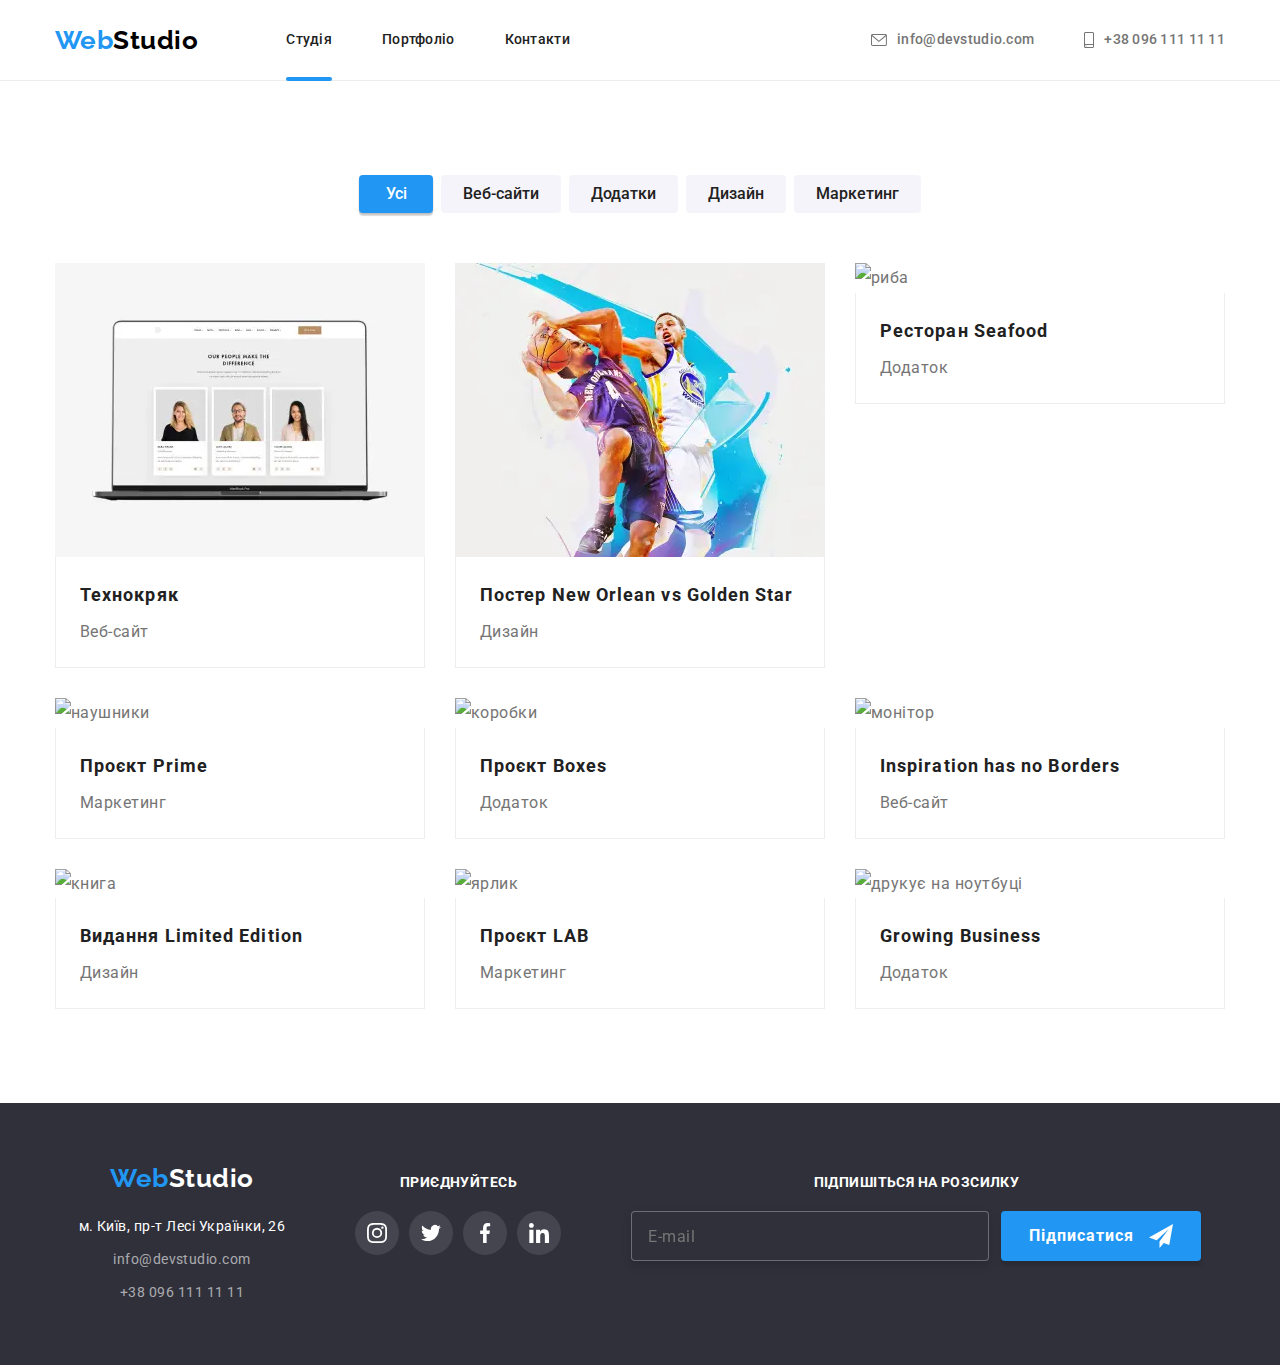
==== commit b32f8bc5: "update" ====
--- a/portfolio.html
+++ b/portfolio.html
@@ -16,6 +16,7 @@
 </head>
 
 <body>
+    <!-- HEADER -->
 <header class="header">
     <div class="container  header__container"><a href="./index.html" class="logo__link link"><span
                 class="logo">Web</span>Studio</a>
@@ -88,7 +89,9 @@
     <main>
         <section class="section">
             <h1 class="visually-hidden">Портфоліо</h1>
+           
             <div class="container">
+                 <!---------------------------------------------------------- BUTTON ------------------------------------------------------>
                 <ul class="butttons-list">
                     <li><button type="button" class="butttons-list__button butttons-list__button--active">Усі</button></li>
                     <li><button type="button" class="butttons-list__button">Веб-сайти</button></li>
@@ -96,12 +99,26 @@
                     <li><button type="button" class="butttons-list__button">Дизайн</button></li>
                     <li><button type="button" class="butttons-list__button">Маркетинг</button></li>
                 </ul>
-
+<!---------------------------------------------------------------------------- PRODUCTS ------------------------------------------------------------->
                 <ul class="products">
                     <li class="products__item">
                         <a href="" class="products__link">
-                            <div class="products__tumb"><img src="./images/portfolio/portfolio-1.jpg" alt="ноутбук"
-                                   >
+                            <div class="products__tumb">
+                                <picture>
+                                    <source srcset="./images/portfolio/project1-desk.webp 1x, ./images/portfolio/project1-desk@2x.webp 2x "
+                                        media="(min-width: 1200px)" type="image/webp" />
+                                    <source srcset="./images/portfolio/project1-desk.jpg 1x, ./images/portfolio/project1-desk@2x.jpg 2x"
+                                        media="(min-width: 1200px)" />
+                                    <source srcset="./images/portfolio/project1-tab.webp 1x, ./images/portfolio/project1-tab@2x.webp 2x"
+                                        media="(min-width: 768px)" type="image/webp" />
+                                    <source srcset="./images/portfolio/project1-tab.jpg 1x, ./images/portfolio/project1-tab@2x.jpg 2x "
+                                        media="(min-width: 768px)" />
+                                    <source srcset="./images/portfolio/project1.webp 1x, ./images/portfolio/project1@2x.webp 2x"
+                                        media="(max-width: 767px)" type="image/webp" />
+                                    <source srcset="./images/portfolio/project1.jpg 1x, ./images/portfolio/project1@2x.jpg 2x"
+                                        media="(max-width: 767px)" />
+                                    <img src="./images/portfolio/project1.jpg" alt="retina picture" />
+                                </picture>
                                 <p class="tumb__owerlay">Ресурс пропонує комплексні пропозиції з різним рівнем функціоналу та
                                     сервісів. Все це дозволить
                                     відвідувачу отримати
@@ -115,8 +132,21 @@
                     </li>
                     <li class="products__item">
                         <a href="" class="products__link">
-                            <div class="products__tumb"><img src="./images/portfolio/portfolio-2.jpg" alt="дві людини"
-                                    >
+                            <div class="products__tumb"><picture>
+                                <source srcset="./images/portfolio/project2-desk.webp 1x, ./images/portfolio/project2-desk@2x.webp 2x "
+                                    media="(min-width: 1200px)" type="image/webp" />
+                                <source srcset="./images/portfolio/project2-desk.jpg 1x, ./images/portfolio/project2-desk@2x.jpg 2x"
+                                    media="(min-width: 1200px)" />
+                                <source srcset="./images/portfolio/project2-tab.webp 1x, ./images/portfolio/project2-tab@2x.webp 2x"
+                                    media="(min-width: 768px)" type="image/webp" />
+                                <source srcset="./images/portfolio/project2-tab.jpg 1x, ./images/portfolio/project2-tab@2x.jpg 2x "
+                                    media="(min-width: 768px)" />
+                                <source srcset="./images/portfolio/project2.webp 1x, ./images/portfolio/project2@2x.webp 2x"
+                                    media="(max-width: 767px)" type="image/webp" />
+                                <source srcset="./images/portfolio/project2.jpg 1x, ./images/portfolio/project2@2x.jpg 2x"
+                                    media="(max-width: 767px)" />
+                                <img src="./images/portfolio/project2.jpg" alt="retina picture" />
+                            </picture>
                                 <p class="tumb__owerlay">Ресурс пропонує комплексні пропозиції з різним рівнем функціоналу та
                                     сервісів. Все це дозволить відвідувачу отримати
                                     вичерпні відомості про компанію чи приватну особу.</p>
--- a/css/main.min.css
+++ b/css/main.min.css
@@ -1 +1 @@
-:root{--primary-text-color: #757575;--title-text-color: #212121;--accent-color: #2196F3;--second-background-color: #2F303A;--first-boby-color: #F5F5F5;--second-body-color: #F5F4FA;--white-color: #FFFFFF;--black-color: #000000;--column-gap: 30px;--margin-none: 0px;--icons-color: #AFB1B8}body{font-family:Roboto,sans-serif;color:var(--primary-text-color);background-color:var(--white-color);letter-spacing:.03em}p{margin:var(--margin-none)}img{display:block;max-width:100%;height:auto}h1,h2,h3,h4,h5,h6{margin:var(--margin-none)}ul,ol{list-style:none;padding-left:0px}a{text-decoration:none;color:inherit;transition:color 250ms cubic-bezier(0.4, 0, 0.2, 1)}a:hover,a:focus{color:var(--accent-color)}.section{padding-top:60px;padding-bottom:60px}@media screen and (min-width: 1200px){.section{padding-top:94px;padding-bottom:94px}}.title{color:var(--title-text-color);font-weight:700;font-size:36px;line-height:1.16;margin-bottom:50px;text-align:center}.container{padding-left:15px;padding-right:15px;align-items:center;margin-left:auto;margin-right:auto}@media screen and (min-width: 480px){.container{width:480px}}@media screen and (min-width: 768px){.container{width:768px}}@media screen and (min-width: 1200px){.container{width:1200px}}.visually-hidden{position:absolute;white-space:nowrap;width:1px;height:1px;overflow:hidden;border:0;padding:0;clip:rect(0 0 0 0);clip-path:inset(50%);margin:-1px}.header{background-color:var(--white-color);font-weight:500;border-bottom:solid 1px #ececec;position:relative}.header__container{display:flex;justify-content:space-between}@media screen and (min-width: 768px){.header__container{column-gap:88px;flex-basis:calc((100% - 88px)/2)}}.header-menu__container{display:none}@media screen and (min-width: 768px){.header-menu__container{display:flex;width:100%;justify-content:space-between;align-items:center}}@media screen and (max-width: 768px){.mobile-menu__button--open{display:inline-flex;margin:var(--margin-none);padding:0;border:none;background-color:rgba(0,0,0,0);width:40px;height:40px}}@media screen and (min-width: 768px){.mobile-menu__button--open{display:none}}.logo__link{font-family:Raleway,sans-serif;font-weight:700;color:var(--black-color)}@media screen and (max-width: 1200px){.logo__link{font-size:24px;line-height:1.16;padding:16px 0}}@media screen and (min-width: 1200px){.logo__link{font-size:26px;line-height:1.19}}.logo{color:var(--accent-color)}.logo__link--inverse{font-family:Raleway,sans-serif;font-weight:700;padding:0px}@media screen and (max-width: 1200px){.logo__link--inverse{font-size:24px;line-height:1.16}}@media screen and (min-width: 1200px){.logo__link--inverse{font-size:26px;line-height:1.19}}.navigation{font-weight:500;font-size:14px;line-height:1.14;letter-spacing:.02em;color:var(--title-text-color)}.navigation__list{display:flex;align-items:center;justify-content:center;margin:var(--margin-none)}.navigation__item{margin-right:50px;position:relative;text-align:center}.navigation__item:last-child{margin-right:var(--margin-none)}.navigation__link{padding-top:32px;padding-bottom:32px;display:block}.navigation__link--active::after{content:"";color:var(--accent-color);position:absolute;left:0;bottom:-1px;display:block;width:100%;height:4px;background-color:var(--accent-color);border-radius:2px;margin:var(--margin-none)}.header__contacts{list-style:none;padding-left:0px;padding:0px;margin:var(--margin-none);color:var(--primary-text-color);fill:currentColor;display:flex}@media screen and (min-width: 768px){.header__contacts{flex-direction:column}}@media screen and (min-width: 1200px){.header__contacts{flex-direction:row;margin-left:auto}}.contacts__item{display:flex;align-items:center;justify-content:baseline}@media screen and (min-width: 768px){.contacts__item+.contacts__item{margin-left:0}}@media screen and (min-width: 1200px){.contacts__item+.contacts__item{margin-left:50px}}.contacts__link{display:flex;align-items:center;text-decoration:none;color:var(--primary-text-color);font-size:14px;line-height:1.14;letter-spacing:.02em;font-weight:500;fill:currentColor;transition:color 250ms cubic-bezier(0.4, 0, 0.2, 1),fill 250ms cubic-bezier(0.4, 0, 0.2, 1)}.contacts__link:hover,.contacts__link :focus{color:var(--accent-color);fill:var(--accent-color)}.contact__icon{margin-right:10px;fill:currentColor}@media screen and (max-width: 768px){.contact__icon{display:none}}.contact__icon:hover,.contact__icon :focus{fill:var(--accent-color)}.mobile-menu{opacity:0;pointer-events:none;background-color:var(--white-color);position:fixed;top:0;left:0;width:100%;height:100%;z-index:100;letter-spacing:.02em;visibility:hidden;transform:scale(1)}.mobile-menu.is-open{visibility:visible;opacity:1;transition:opasity 250ms cubic-bezier(0.4, 0, 0.2, 1)}.mobile-menu__container{display:flex;flex-direction:column;justify-content:space-between;padding-top:48px;padding-left:40px;height:100%}@media screen and (max-width: 768px){.mobile-menu__button--close{display:inline-flex;margin:var(--margin-none);border:none;background-color:rgba(0,0,0,0);width:40px;height:40px;position:absolute;top:0;right:15px;fill:currentcolor;line-height:0}.mobile-menu__button--close:hover,.mobile-menu__button--close:focus{fill:var(--accent-color)}}.mobile-menu--position{width:100%;display:flex;flex-direction:column}.mobile-menu__mobile-navigation{margin:var(--margin-none);font-weight:500;font-size:40px;line-height:1.17;width:100%;letter-spacing:.02em;color:var(--title-text-color)}.mobile-navigation__list-navigation{margin:var(--margin-none)}.list-navigation__item+.list-navigation__item{margin-top:32px}.list-navigation__link--active{color:var(--accent-color)}.mobile-menu__contact-list-mobile{margin:var(--margin-none);width:100%}.contact-list-mobile__item+.contact-list-mobile__item{margin-top:32px}.contact-list-mobile__tel{display:block;font-size:34px;line-height:1.17;letter-spacing:.02em;color:var(--accent-color);text-align:start;width:100%}.contact-list-mobile__mail{font-size:24px;line-height:1.16;letter-spacing:.02em}.mobile-menu__social-media-list{display:flex;flex-wrap:wrap;width:100%;margin-top:64px;margin-bottom:48px;font-size:18px;line-height:1.22;letter-spacing:.02em;color:var(--accent-color)}.social-media__item{display:flex}.social-media__item:not(:last-child)::after{content:"";display:block;width:1px;height:22px;margin:var(--margin-none);background-color:rgba(33,33,33,.2);margin:0 10px}.hero{background-image:linear-gradient(to right, rgba(47, 48, 58, 0.4), rgba(47, 48, 58, 0.4)),url(../images/hero.jpg);background-repeat:no-repeat;background-size:cover;background-position:center;flex-direction:column;text-align:center}@media screen and (max-width: 1200px){.hero{padding:118px 0}}@media screen and (min-width: 1200px){.hero{padding:200px 0;max-width:1600px;margin:0 auto}}.hero__title{color:var(--white-color);font-weight:900;letter-spacing:.06em;text-transform:uppercase;margin-left:auto;margin-right:auto}@media screen and (max-width: 1200px){.hero__title{font-size:26px;line-height:1.62}}@media screen and (min-width: 1200px){.hero__title{font-size:44px;line-height:1.34}}.hero__button{font-family:"Roboto",sans-serif;font-weight:700;font-size:16px;line-height:1.88;letter-spacing:.06em;color:var(--white-color);background-color:var(--accent-color);box-shadow:0px 4px 4px rgba(0,0,0,.15);cursor:pointer;border:0;border-radius:4px;margin-top:var(--column-gap);padding:10px 32px;transition:background-color 250ms cubic-bezier(0.4, 0, 0.2, 1)}@media screen and (max-width: 1200px){.hero__button{padding:10px 24px}}.hero__button:hover,.hero__button:focus{background-color:#188ce8}@media screen and (min-width: 768px)and (max-width: 1200px){.benefits-list{display:flex;flex-wrap:wrap;gap:30px;margin:var(--margin-none)}}@media screen and (min-width: 1200px){.benefits-list{display:flex;margin:var(--margin-none)}}@media screen and (max-width: 768px){.benefits__item+.benefits__item{margin-top:var(--column-gap)}}@media screen and (min-width: 768px){.benefits__item{flex-basis:calc((100% - 30px)/2)}}@media screen and (min-width: 1200px){.benefits__item{width:calc((100% - 90px)/4);margin-right:30px}.benefits__item:last-child{margin-right:var(--margin-none)}}.benefits__icon{display:flex;justify-content:center;background-color:var(--second-body-color);margin-bottom:30px;height:120px;align-items:center}.benefits__titles{color:var(--title-text-color);font-weight:700;font-size:14px;line-height:1.14;text-transform:uppercase;margin-top:var(--margin-none);margin-bottom:10px}@media screen and (max-width: 768px){.benefits__titles{text-align:center}}.benefits__text{font-size:14px;line-height:1.71;margin-bottom:30px;margin:var(--margin-none)}.about-section{padding-top:0}@media screen and (max-width: 1200px){.about-section{display:none}}.about-section__gallery{display:flex;margin:var(--margin-none);column-gap:var(--column-gap)}.about-section__container{position:relative}.about-section__text{position:absolute;width:100%;height:70px;bottom:0;display:flex;justify-content:center;align-items:center;font-weight:700;font-size:14px;line-height:1.14;-align:center;letter-spacing:.03em;text-transform:uppercase;color:var(--white-color);background-color:rgba(47,48,58,.8)}.team{background-color:var(--second-body-color)}.team__list{display:flex;margin:var(--margin-none)}@media screen and (max-width: 768px){.team__list{flex-direction:column;gap:30px}}@media screen and (min-width: 768px)and (max-width: 1200px){.team__list{flex-wrap:wrap;gap:30px}}.team__item{background-color:var(--white-color);border-radius:0px 0px 4px 4px;box-shadow:0px 1px 3px rgba(0,0,0,.12),0px 1px 1px rgba(0,0,0,.14),0px 2px 1px rgba(0,0,0,.2)}.team__item:last-child{margin-right:var(--margin-none)}@media screen and (max-width: 768px){.team__item{max-width:450px;margin:var(--margin-none)}}@media screen and (min-width: 768px){.team__item{width:calc((100% - 30px)/2)}}@media screen and (min-width: 1200px){.team__item{width:calc((100% - 90px)/4);margin-right:30px}}.team__description{padding-top:30px;padding-bottom:30px}.team__titles{color:var(--title-text-color);font-weight:500;font-size:16px;line-height:1.19;margin:var(--margin-none);margin-bottom:10px;text-align:center}.team__profession{font-size:16px;line-height:1.19;margin:var(--margin-none);text-align:center}.team__contact{margin:var(--margin-none);display:flex;column-gap:10px;justify-content:center;margin-top:10px}.team__link{text-decoration:none;width:44px;height:44px;display:flex;align-items:center;justify-content:center;color:var(--icons-color);fill:currentColor;border-radius:50%;transition:fill 250ms cubic-bezier(0.4, 0, 0.2, 1),background-color 250ms cubic-bezier(0.4, 0, 0.2, 1)}.team__link:hover,.team__link:focus{background-color:var(--accent-color);fill:var(--white-color)}.clients__list{display:flex;flex-wrap:wrap;gap:30px}.clients__item{color:var(--icons-color);fill:currentColor}@media screen and (max-width: 768px){.clients__item{flex-basis:calc((100% - 30px)/2)}}@media screen and (min-width: 768px){.clients__item{flex-basis:calc((100% - 60px)/3)}}@media screen and (min-width: 1200px){.clients__item{flex-basis:calc((100% - 150px)/6)}}.clients__link{height:92px;border:1px solid #afb1b8;border-radius:4px;display:flex;align-items:center;justify-content:center;transition:color 250ms cubic-bezier(0.4, 0, 0.2, 1),border 250ms cubic-bezier(0.4, 0, 0.2, 1)}.clients__link:hover,.clients__link:focus{color:var(--accent-color);border:1px solid var(--accent-color)}.clients__icon{fill:currentColor}.butttons-list{list-style:none;display:flex;column-gap:8px;padding-left:0px;justify-content:flex-start;margin-bottom:var(--margin-none);margin-top:var(--margin-none)}@media screen and (max-width: 768px){.butttons-list{flex-wrap:wrap;width:100%}}@media screen and (min-width: 768px){.butttons-list{justify-content:center}}.butttons-list__button{font-family:"Roboto",sans-serif;font-weight:500;font-size:16px;line-height:1.62;background-color:var(--second-body-color);color:var(--title-text-color);cursor:pointer;border-radius:4px;border:0px;padding:6px 22px;min-width:74px;transition:color 250ms cubic-bezier(0.4, 0, 0.2, 1),background-color 250ms cubic-bezier(0.4, 0, 0.2, 1),box-shadow 250ms cubic-bezier(0.4, 0, 0.2, 1)}.butttons-list__button:hover,.butttons-list__button:focus{background-color:var(--accent-color);color:var(--white-color);box-shadow:0px 3px 1px rgba(0,0,0,.1),0px 1px 2px rgba(0,0,0,.08),0px 2px 2px rgba(0,0,0,.12)}.butttons-list__button--active{background-color:var(--accent-color);color:var(--white-color);box-shadow:0px 3px 1px rgba(0,0,0,.1),0px 1px 2px rgba(0,0,0,.08),0px 2px 2px rgba(0,0,0,.12)}.products{margin-top:50px;display:flex}@media screen and (max-width: 768px){.products{flex-direction:column;gap:30px;align-items:center}}@media screen and (min-width: 1200px){.products{flex-direction:row;flex-wrap:wrap;gap:30px}}@media screen and (min-width: 1200px){.products{flex-wrap:wrap;margin-right:calc(-1*var(--column-gap));margin-bottom:calc(-1*var(--column-gap))}}@media screen and (min-width: 768px){.products__item{flex-basis:calc((100% - 30px)/2)}}@media screen and (min-width: 1200px){.products__item{width:calc(33.3333333333% - var(--column-gap));margin-right:var(--column-gap);margin-bottom:var(--column-gap)}.products__item:nth-child(3n){margin-right:var(--margin-none)}}.products__link{text-decoration:none;color:var(--primary-text-color);font-size:16px;line-height:1.87;margin:var(--margin-none);display:block;transition:box-shadow 250ms cubic-bezier(0.4, 0, 0.2, 1)}@media screen and (max-width: 1200px){.products__link{display:flex;flex-direction:column;height:100%}}.products__link:hover,.products__link:focus{box-shadow:0px 1px 1px rgba(0,0,0,.12),0px 4px 4px rgba(0,0,0,.06),1px 4px 6px rgba(0,0,0,.16)}.products__tumb{position:relative;overflow:hidden}.tumb__owerlay{position:absolute;display:flex;width:100%;height:294px;align-items:center;padding-left:24px;padding-right:24px;top:0;left:0;transform:translateY(100%);font-size:18px;line-height:1.56;letter-spacing:.03em;color:var(--white-color);background-color:rgba(33,150,243,.9);transition:transform 250ms cubic-bezier(0.4, 0, 0.2, 1)}.products__link:hover .tumb__owerlay,.products__link:focus .tumb__owerlay{transform:translateY(0)}.products__description{padding:20px 24px;flex-grow:1;width:370px;border-bottom:1px solid #eee;border-left:1px solid #eee;border-right:1px solid #eee;color:var(--primary-text-color)}.description__title{font-weight:700;font-size:18px;line-height:2;letter-spacing:.06em;color:var(--title-text-color);margin:var(--margin-none);margin-bottom:4px}.backdrop{position:fixed;top:0;left:0;width:100%;height:100%;background:rgba(0,0,0,.2);opacity:1;transition:opasity 250ms cubic-bezier(0.4, 0, 0.2, 1)}.backdrop.is-hidden{opacity:0;pointer-events:none}.modal{position:absolute;display:flex;flex-direction:column;padding:40px;transition:transform 250ms cubic-bezier(0.4, 0, 0.2, 1);background:#fff;color:var(--black-color);box-shadow:0px 1px 3px rgba(0,0,0,.12),0px 1px 1px rgba(0,0,0,.14),0px 2px 1px rgba(0,0,0,.2);border-radius:4px;transform:translate(-50%, -50%) scale(1)}@media screen and (max-width: 768px){.modal{max-width:450px;top:93px;left:15px;right:15px;transform:scale(1)}}@media screen and (min-width: 768px){.modal{min-width:450px;max-width:528px;min-height:581px;top:50%;left:50%}}.backdrop.is-hidden .modal{transform:translate(-50%, -50%) scale(1.25)}.modal__button{position:absolute;right:8px;top:8px;cursor:pointer;width:30px;height:30px;padding:var(--margin-none);background:var(--white-color);border:1px solid rgba(0,0,0,.1);border-radius:50%;color:var(--black-color);fill:currentColor;transition:color 250ms cubic-bezier(0.4, 0, 0.2, 1)}.modal__button:hover,.modal__button:focus{color:var(--accent-color)}.modal__title{margin-bottom:12px;text-align:center;font-weight:700;font-size:20px;line-height:1.15;letter-spacing:.03em}.modal__input{display:flex;flex-direction:column;position:relative;margin-bottom:10px;font-size:12px;line-height:1.66;letter-spacing:.01em;color:var(--primary-text-color);transition:fill 250ms cubic-bezier(0.4, 0, 0.2, 1)}.modal__input:hover,.modal__input:focus-within{fill:var(--accent-color)}.modal__input--margin{margin-bottom:0}.input__label{font-size:12px;line-height:1.16;letter-spacing:.01em;margin-bottom:4px}.modal__input--position{position:relative}.input__form{display:block;width:100%;resize:none;border:1px solid rgba(33,33,33,.2);border-radius:4px;height:40px;padding:12px 42px;fill:currentColor;transition:border 250ms cubic-bezier(0.4, 0, 0.2, 1)}.input__form:hover,.input__form:focus{border:1px solid var(--accent-color);outline:none}.input__form--settings-textarea{margin-top:4px;padding-left:16px;resize:none;width:100%;height:120px;color:rgba(117,117,117,.5)}.input__icon{position:absolute;top:50%;left:12px;transform:translateY(-50%);width:18px;height:18px}.modal__agreement{margin-top:20px;position:relative;display:flex;flex-direction:column;align-items:center}.agreement__title{display:block;margin-left:8px;padding-left:15px;line-height:1.71;letter-spacing:.03em;color:var(--primary-text-color)}@media screen and (max-width: 1200px){.agreement__title{font-size:12px}}@media screen and (min-width: 1200px){.agreement__title{font-size:14px}}.agreement__title--margin{margin-bottom:30px}.checkbox__icon{display:inline-block;position:absolute;top:5px;width:16px;height:15px;border:2px solid var(--title-text-color);border-radius:2px;transition:background-color 250ms cubic-bezier(0.4, 0, 0.2, 1)}.checkbox:checked+.checkbox__icon{background-color:var(--accent-color);background-image:url(../images/icon\ check.svg);background-size:contain;background-origin:border-box;border-color:var(--accent-color)}.checkbox:focus+.checkbox__icon{border-color:var(--accent-color)}.agreement__link{text-decoration:underline;line-height:1.71;letter-spacing:.03em;color:var(--accent-color)}@media screen and (max-width: 1200px){.agreement__link{font:size 12px}}@media screen and (min-width: 1200px){.agreement__link{font:size 14px}}.agreement__link:hover{text-decoration:none}.modal__button--send{width:200px;height:50px;padding:0;background-color:var(--accent-color);box-shadow:0px 4px 4px rgba(0,0,0,.15);border-radius:4px;border:none;font-weight:700;font-size:16px;line-height:1.88;text-align:center;letter-spacing:.06em;color:var(--white-color);cursor:pointer;transition:background-color 250ms cubic-bezier(0.4, 0, 0.2, 1)}.send-button:hover,.send-button:focus{background:#188ce8}.footer{background-color:var(--second-background-color);color:var(--white-color);font-size:14px;line-height:1.71;padding-top:60px;padding-bottom:60px}.footer--container{display:flex}@media screen and (max-width: 768px){.footer--container{flex-direction:column;text-align:center}}@media screen and (min-width: 768px){.footer--container{flex-wrap:wrap;text-align:center;justify-content:center}}@media screen and (min-width: 1200px){.footer--container{column-gap:70px;align-items:baseline}}.footer__content{display:flex;margin-bottom:60px}@media screen and (max-width: 768px){.footer__content{flex-direction:column}}@media screen and (min-width: 768px){.footer__content{column-gap:165px;margin-left:auto;margin-right:auto}}@media screen and (min-width: 1200px){.footer__content{column-gap:70px;margin:0;align-items:baseline}}.address{font-style:normal;margin-top:20px;padding:0px}@media screen and (max-width: 768px){.address{margin-bottom:60px}}.address__list{list-style:none;padding:0px;margin:0px}.address__item:not(:last-child){margin-bottom:9px}.address__link{color:rgba(255,255,255,.6);padding:0px}.join__container{display:flex;flex-direction:column}@media screen and (max-width: 768px){.join__container{justify-content:center;align-items:center}}.join{text-transform:uppercase;font-weight:700;font-size:14px;line-height:1.14;letter-spacing:.03em;color:var(--white-color)}.join__contact-list{margin:var(--margin-none);display:flex;column-gap:10px;justify-content:center;margin-top:20px}.join__link{text-decoration:none;display:flex;align-items:center;justify-content:center;color:var(--white-color);fill:currentColor;background-color:rgba(255,255,255,.1);border-radius:50%;width:44px;height:44px;transition:background-color 250ms cubic-bezier(0.4, 0, 0.2, 1),fill 250ms cubic-bezier(0.4, 0, 0.2, 1),border-radius 250ms cubic-bezier(0.4, 0, 0.2, 1)}.join__link:hover,.join__link:focus{background-color:var(--accent-color);fill:var(--white-color);border-radius:50%}@media screen and (max-width: 768px){.footer-form--container{flex-direction:column;justify-content:center;align-items:center;text-align:center}}.footer-form__title{margin-bottom:20px;font-weight:700;font-size:14px;line-height:1.14;letter-spacing:.03em;text-transform:uppercase}.footer-form__input--container{display:flex;flex-direction:column}@media screen and (min-width: 1200px){.footer-form__input--container{flex-direction:row}}.footer-form__input{height:50px;padding:15px 16px;font-size:16px;line-height:1.25;letter-spacing:.03em;background-color:var(--second-background-color);color:rgba(255,255,255,.6);border:1px solid rgba(255,255,255,.3);filter:drop-shadow(0px 4px 4px rgba(0, 0, 0, 0.15));border-radius:4px}@media screen and (max-width: 768px){.footer-form__input{width:100%}}@media screen and (min-width: 768px){.footer-form__input{width:450px}}@media screen and (min-width: 1200px){.footer-form__input{width:358px}}.footer-form__button{display:flex;align-items:center;text-align:center;justify-content:space-between;cursor:pointer;padding:10px 28px;width:200px;height:50px;font-weight:700;font-size:16px;line-height:1.88;letter-spacing:.06em;color:var(--white-color);background-color:var(--accent-color);box-shadow:0px 4px 4px rgba(0,0,0,.15);border-radius:4px;border:0px}@media screen and (max-width: 1200px){.footer-form__button{margin-top:20px;margin-left:auto;margin-right:auto}}@media screen and (min-width: 1200px){.footer-form__button{margin-left:12px}}/*# sourceMappingURL=main.min.css.map */+:root{--primary-text-color: #757575;--title-text-color: #212121;--accent-color: #2196F3;--second-background-color: #2F303A;--first-boby-color: #F5F5F5;--second-body-color: #F5F4FA;--white-color: #FFFFFF;--black-color: #000000;--column-gap: 30px;--margin-none: 0px;--icons-color: #AFB1B8}body{font-family:Roboto,sans-serif;color:var(--primary-text-color);background-color:var(--white-color);letter-spacing:.03em}p{margin:var(--margin-none)}img{display:block;max-width:100%;height:auto}h1,h2,h3,h4,h5,h6{margin:var(--margin-none)}ul,ol{list-style:none;padding-left:0px}a{text-decoration:none;color:inherit;transition:color 250ms cubic-bezier(0.4, 0, 0.2, 1)}a:hover,a:focus{color:var(--accent-color)}.section{padding-top:60px;padding-bottom:60px}@media screen and (min-width: 1200px){.section{padding-top:94px;padding-bottom:94px}}.title{color:var(--title-text-color);font-weight:700;font-size:36px;line-height:1.16;margin-bottom:50px;text-align:center}.container{padding-left:15px;padding-right:15px;align-items:center;margin-left:auto;margin-right:auto}@media screen and (min-width: 480px){.container{width:480px}}@media screen and (min-width: 768px){.container{width:768px}}@media screen and (min-width: 1200px){.container{width:1200px}}.visually-hidden{position:absolute;white-space:nowrap;width:1px;height:1px;overflow:hidden;border:0;padding:0;clip:rect(0 0 0 0);clip-path:inset(50%);margin:-1px}.header{background-color:var(--white-color);font-weight:500;border-bottom:solid 1px #ececec;position:relative}.header__container{display:flex;justify-content:space-between}@media screen and (min-width: 768px){.header__container{column-gap:88px;flex-basis:calc((100% - 88px)/2)}}.header-menu__container{display:none}@media screen and (min-width: 768px){.header-menu__container{display:flex;width:100%;justify-content:space-between;align-items:center}}@media screen and (max-width: 768px){.mobile-menu__button--open{display:inline-flex;margin:var(--margin-none);padding:0;border:none;background-color:rgba(0,0,0,0);width:40px;height:40px}}@media screen and (min-width: 768px){.mobile-menu__button--open{display:none}}.logo__link{font-family:Raleway,sans-serif;font-weight:700;color:var(--black-color)}@media screen and (max-width: 1200px){.logo__link{font-size:24px;line-height:1.16;padding:16px 0}}@media screen and (min-width: 1200px){.logo__link{font-size:26px;line-height:1.19}}.logo{color:var(--accent-color)}.logo__link--inverse{font-family:Raleway,sans-serif;font-weight:700;padding:0px}@media screen and (max-width: 1200px){.logo__link--inverse{font-size:24px;line-height:1.16}}@media screen and (min-width: 1200px){.logo__link--inverse{font-size:26px;line-height:1.19}}.navigation{font-weight:500;font-size:14px;line-height:1.14;letter-spacing:.02em;color:var(--title-text-color)}.navigation__list{display:flex;align-items:center;justify-content:center;margin:var(--margin-none)}.navigation__item{margin-right:50px;position:relative;text-align:center}.navigation__item:last-child{margin-right:var(--margin-none)}.navigation__link{padding-top:32px;padding-bottom:32px;display:block}.navigation__link--active::after{content:"";color:var(--accent-color);position:absolute;left:0;bottom:-1px;display:block;width:100%;height:4px;background-color:var(--accent-color);border-radius:2px;margin:var(--margin-none)}.header__contacts{list-style:none;padding-left:0px;padding:0px;margin:var(--margin-none);color:var(--primary-text-color);fill:currentColor;display:flex}@media screen and (min-width: 768px){.header__contacts{flex-direction:column}}@media screen and (min-width: 1200px){.header__contacts{flex-direction:row;margin-left:auto}}.contacts__item{display:flex;align-items:center;justify-content:baseline}@media screen and (min-width: 768px){.contacts__item+.contacts__item{margin-left:0}}@media screen and (min-width: 1200px){.contacts__item+.contacts__item{margin-left:50px}}.contacts__link{display:flex;align-items:center;text-decoration:none;color:var(--primary-text-color);font-size:14px;line-height:1.14;letter-spacing:.02em;font-weight:500;fill:currentColor;transition:color 250ms cubic-bezier(0.4, 0, 0.2, 1),fill 250ms cubic-bezier(0.4, 0, 0.2, 1)}.contacts__link:hover,.contacts__link :focus{color:var(--accent-color);fill:var(--accent-color)}.contact__icon{margin-right:10px;fill:currentColor}@media screen and (max-width: 768px){.contact__icon{display:none}}.contact__icon:hover,.contact__icon :focus{fill:var(--accent-color)}.mobile-menu{opacity:0;pointer-events:none;background-color:var(--white-color);position:fixed;top:0;left:0;width:100%;height:100%;z-index:100;letter-spacing:.02em;visibility:hidden;transform:scale(1)}.mobile-menu.is-open{visibility:visible;opacity:1;transition:opasity 250ms cubic-bezier(0.4, 0, 0.2, 1)}.mobile-menu__container{display:flex;flex-direction:column;justify-content:space-between;padding-top:48px;padding-left:40px;height:100%}@media screen and (max-width: 768px){.mobile-menu__button--close{display:inline-flex;margin:var(--margin-none);border:none;background-color:rgba(0,0,0,0);width:40px;height:40px;position:absolute;top:0;right:15px;fill:currentcolor;line-height:0}.mobile-menu__button--close:hover,.mobile-menu__button--close:focus{fill:var(--accent-color)}}.mobile-menu--position{width:100%;display:flex;flex-direction:column}.mobile-menu__mobile-navigation{margin:var(--margin-none);font-weight:500;font-size:40px;line-height:1.17;width:100%;letter-spacing:.02em;color:var(--title-text-color)}.mobile-navigation__list-navigation{margin:var(--margin-none)}.list-navigation__item+.list-navigation__item{margin-top:32px}.list-navigation__link--active{color:var(--accent-color)}.mobile-menu__contact-list-mobile{margin:var(--margin-none);width:100%}.contact-list-mobile__item+.contact-list-mobile__item{margin-top:32px}.contact-list-mobile__tel{display:block;font-size:34px;line-height:1.17;letter-spacing:.02em;color:var(--accent-color);text-align:start;width:100%}.contact-list-mobile__mail{font-size:24px;line-height:1.16;letter-spacing:.02em}.mobile-menu__social-media-list{display:flex;flex-wrap:wrap;width:100%;margin-top:64px;margin-bottom:48px;font-size:18px;line-height:1.22;letter-spacing:.02em;color:var(--accent-color)}.social-media__item{display:flex}.social-media__item:not(:last-child)::after{content:"";display:block;width:1px;height:22px;margin:var(--margin-none);background-color:rgba(33,33,33,.2);margin:0 10px}.hero{max-width:1600px;background-image:linear-gradient(to right, rgba(47, 48, 58, 0.4), rgba(47, 48, 58, 0.4)),url(../images/hero-section/hero-mob.jpg);background-repeat:no-repeat;background-size:cover;background-position:center;flex-direction:column;text-align:center}@media screen and (max-width: 1200px){.hero{padding:118px 0;background-image:linear-gradient(to right, rgba(47, 48, 58, 0.4), rgba(47, 48, 58, 0.4)),url(../images/hero-section/hero-tab.jpg)}}@media screen and (min-width: 1200px){.hero{background-image:linear-gradient(to right, rgba(47, 48, 58, 0.4), rgba(47, 48, 58, 0.4)),url(../images/hero-section/hero-desk.jpg);padding:200px 0;margin:0 auto}}@media screen and (min-device-pixel-ratio: 2)and (min-width: 1200px),screen and (min-resolution: 192dpi)and (min-width: 1200px),screen and (min-resolution: 2dppx)and (min-width: 1200px){.hero{background-image:linear-gradient(to right, rgba(47, 48, 58, 0.4), rgba(47, 48, 58, 0.4)),url(../images/hero-section/hero-desk@2x.jpg)}}@media screen and (min-device-pixel-ratio: 2)and (min-width: 768px),screen and (min-resolution: 192dpi)and (min-width: 768px),screen and (min-resolution: 2dppx)and (min-width: 768px){.hero{background-image:linear-gradient(to right, rgba(47, 48, 58, 0.4), rgba(47, 48, 58, 0.4)),url(../images/hero-section/hero-tab@2x.jpg)}}@media screen and (min-device-pixel-ratio: 2)and (max-width: 767px),screen and (min-resolution: 192dpi)and (max-width: 767px),screen and (min-resolution: 2dppx)and (max-width: 767px){.hero{background-image:linear-gradient(to right, rgba(47, 48, 58, 0.4), rgba(47, 48, 58, 0.4)),url(../images/hero-section/hero-mob@2x.jpg)}}.hero__title{color:var(--white-color);font-weight:900;letter-spacing:.06em;text-transform:uppercase;margin-left:auto;margin-right:auto}@media screen and (max-width: 1200px){.hero__title{font-size:26px;line-height:1.62}}@media screen and (min-width: 1200px){.hero__title{font-size:44px;line-height:1.34;width:696px}}.hero__button{font-family:"Roboto",sans-serif;font-weight:700;font-size:16px;line-height:1.88;letter-spacing:.06em;color:var(--white-color);background-color:var(--accent-color);box-shadow:0px 4px 4px rgba(0,0,0,.15);cursor:pointer;border:0;border-radius:4px;margin-top:var(--column-gap);padding:10px 32px;transition:background-color 250ms cubic-bezier(0.4, 0, 0.2, 1)}@media screen and (max-width: 1200px){.hero__button{padding:10px 24px}}.hero__button:hover,.hero__button:focus{background-color:#188ce8}@media screen and (min-width: 768px)and (max-width: 1200px){.benefits-list{display:flex;flex-wrap:wrap;gap:30px;margin:var(--margin-none)}}@media screen and (min-width: 1200px){.benefits-list{display:flex;margin:var(--margin-none)}}@media screen and (max-width: 768px){.benefits__item+.benefits__item{margin-top:var(--column-gap)}}@media screen and (min-width: 768px){.benefits__item{flex-basis:calc((100% - 30px)/2)}}@media screen and (min-width: 1200px){.benefits__item{width:calc((100% - 90px)/4);margin-right:30px}.benefits__item:last-child{margin-right:var(--margin-none)}}.benefits__icon{display:flex;justify-content:center;background-color:var(--second-body-color);margin-bottom:30px;height:120px;align-items:center}.benefits__titles{color:var(--title-text-color);font-weight:700;font-size:14px;line-height:1.14;text-transform:uppercase;margin-top:var(--margin-none);margin-bottom:10px}@media screen and (max-width: 768px){.benefits__titles{text-align:center}}.benefits__text{font-size:14px;line-height:1.71;margin-bottom:30px;margin:var(--margin-none)}.about-section{padding-top:0}@media screen and (max-width: 1200px){.about-section{display:none}}.about-section__gallery{display:flex;margin:var(--margin-none);column-gap:var(--column-gap)}.about-section__container{position:relative}.about-section__text{position:absolute;width:100%;height:70px;bottom:0;display:flex;justify-content:center;align-items:center;font-weight:700;font-size:14px;line-height:1.14;-align:center;letter-spacing:.03em;text-transform:uppercase;color:var(--white-color);background-color:rgba(47,48,58,.8)}.team{background-color:var(--second-body-color)}.team__list{display:flex;margin:var(--margin-none)}@media screen and (max-width: 768px){.team__list{flex-direction:column;gap:30px}}@media screen and (min-width: 768px)and (max-width: 1200px){.team__list{flex-wrap:wrap;gap:30px}}.team__item{background-color:var(--white-color);border-radius:0px 0px 4px 4px;box-shadow:0px 1px 3px rgba(0,0,0,.12),0px 1px 1px rgba(0,0,0,.14),0px 2px 1px rgba(0,0,0,.2)}.team__item:last-child{margin-right:var(--margin-none)}@media screen and (max-width: 768px){.team__item{max-width:450px;margin:var(--margin-none)}}@media screen and (min-width: 768px){.team__item{width:calc((100% - 30px)/2)}}@media screen and (min-width: 1200px){.team__item{width:calc((100% - 90px)/4);margin-right:30px}}.team__description{padding-top:30px;padding-bottom:30px}.team__titles{color:var(--title-text-color);font-weight:500;font-size:16px;line-height:1.19;margin:var(--margin-none);margin-bottom:10px;text-align:center}.team__profession{font-size:16px;line-height:1.19;margin:var(--margin-none);text-align:center}.team__contact{margin:var(--margin-none);display:flex;column-gap:10px;justify-content:center;margin-top:10px}.team__link{text-decoration:none;width:44px;height:44px;display:flex;align-items:center;justify-content:center;color:var(--icons-color);fill:currentColor;border-radius:50%;transition:fill 250ms cubic-bezier(0.4, 0, 0.2, 1),background-color 250ms cubic-bezier(0.4, 0, 0.2, 1)}.team__link:hover,.team__link:focus{background-color:var(--accent-color);fill:var(--white-color)}.clients__list{display:flex;flex-wrap:wrap;gap:30px}.clients__item{color:var(--icons-color);fill:currentColor}@media screen and (max-width: 768px){.clients__item{flex-basis:calc((100% - 30px)/2)}}@media screen and (min-width: 768px){.clients__item{flex-basis:calc((100% - 60px)/3)}}@media screen and (min-width: 1200px){.clients__item{flex-basis:calc((100% - 150px)/6)}}.clients__link{height:92px;border:1px solid #afb1b8;border-radius:4px;display:flex;align-items:center;justify-content:center;transition:color 250ms cubic-bezier(0.4, 0, 0.2, 1),border 250ms cubic-bezier(0.4, 0, 0.2, 1)}.clients__link:hover,.clients__link:focus{color:var(--accent-color);border:1px solid var(--accent-color)}.clients__icon{fill:currentColor}.butttons-list{list-style:none;display:flex;column-gap:8px;padding-left:0px;justify-content:flex-start;margin-bottom:var(--margin-none);margin-top:var(--margin-none)}@media screen and (max-width: 768px){.butttons-list{flex-wrap:wrap;width:100%}}@media screen and (min-width: 768px){.butttons-list{justify-content:center}}.butttons-list__button{font-family:"Roboto",sans-serif;font-weight:500;font-size:16px;line-height:1.62;background-color:var(--second-body-color);color:var(--title-text-color);cursor:pointer;border-radius:4px;border:0px;padding:6px 22px;min-width:74px;transition:color 250ms cubic-bezier(0.4, 0, 0.2, 1),background-color 250ms cubic-bezier(0.4, 0, 0.2, 1),box-shadow 250ms cubic-bezier(0.4, 0, 0.2, 1)}.butttons-list__button:hover,.butttons-list__button:focus{background-color:var(--accent-color);color:var(--white-color);box-shadow:0px 3px 1px rgba(0,0,0,.1),0px 1px 2px rgba(0,0,0,.08),0px 2px 2px rgba(0,0,0,.12)}.butttons-list__button--active{background-color:var(--accent-color);color:var(--white-color);box-shadow:0px 3px 1px rgba(0,0,0,.1),0px 1px 2px rgba(0,0,0,.08),0px 2px 2px rgba(0,0,0,.12)}.products{margin-top:50px;display:flex}@media screen and (max-width: 768px){.products{flex-direction:column;gap:30px;align-items:center}}@media screen and (max-width: 1200px){.products{flex-wrap:wrap;gap:30px}}@media screen and (min-width: 1200px){.products{flex-wrap:wrap;margin-right:calc(-1*var(--column-gap));margin-bottom:calc(-1*var(--column-gap))}}@media screen and (max-width: 768px){.products__item{max-width:450px}}@media screen and (max-width: 768px){.products__item{flex-basis:calc((100% - 30px)/2)}}@media screen and (min-width: 1200px){.products__item{width:calc(33.3333333333% - var(--column-gap));margin-right:var(--column-gap);margin-bottom:var(--column-gap)}.products__item:nth-child(3n){margin-right:var(--margin-none)}}.products__link{text-decoration:none;color:var(--primary-text-color);font-size:16px;line-height:1.87;margin:var(--margin-none);display:block;transition:box-shadow 250ms cubic-bezier(0.4, 0, 0.2, 1)}@media screen and (max-width: 1200px){.products__link{display:flex;flex-direction:column}}.products__link:hover,.products__link:focus{box-shadow:0px 1px 1px rgba(0,0,0,.12),0px 4px 4px rgba(0,0,0,.06),1px 4px 6px rgba(0,0,0,.16)}.products__tumb{position:relative;overflow:hidden}.tumb__owerlay{position:absolute;display:flex;width:100%;height:294px;align-items:center;padding-left:24px;padding-right:24px;top:0;left:0;transform:translateY(100%);font-size:18px;line-height:1.56;letter-spacing:.03em;color:var(--white-color);background-color:rgba(33,150,243,.9);transition:transform 250ms cubic-bezier(0.4, 0, 0.2, 1)}.products__link:hover .tumb__owerlay,.products__link:focus .tumb__owerlay{transform:translateY(0)}.products__description{padding:20px 24px;flex-grow:1;border-bottom:1px solid #eee;border-left:1px solid #eee;border-right:1px solid #eee;color:var(--primary-text-color)}.description__title{font-weight:700;font-size:18px;line-height:2;letter-spacing:.06em;color:var(--title-text-color);margin:var(--margin-none);margin-bottom:4px}.backdrop{position:fixed;top:0;left:0;width:100%;height:100%;background:rgba(0,0,0,.2);opacity:1;transition:opasity 250ms cubic-bezier(0.4, 0, 0.2, 1)}.backdrop.is-hidden{opacity:0;pointer-events:none}.modal{position:absolute;display:flex;flex-direction:column;padding:40px;transition:transform 250ms cubic-bezier(0.4, 0, 0.2, 1);background:#fff;color:var(--black-color);box-shadow:0px 1px 3px rgba(0,0,0,.12),0px 1px 1px rgba(0,0,0,.14),0px 2px 1px rgba(0,0,0,.2);border-radius:4px;transform:translate(-50%, -50%) scale(1)}@media screen and (max-width: 768px){.modal{max-width:450px;top:93px;left:15px;right:15px;transform:scale(1)}}@media screen and (min-width: 768px){.modal{min-width:450px;max-width:528px;min-height:581px;top:50%;left:50%}}.backdrop.is-hidden .modal{transform:translate(-50%, -50%) scale(1.25)}.modal__button{position:absolute;right:8px;top:8px;cursor:pointer;width:30px;height:30px;padding:var(--margin-none);background:var(--white-color);border:1px solid rgba(0,0,0,.1);border-radius:50%;color:var(--black-color);fill:currentColor;transition:color 250ms cubic-bezier(0.4, 0, 0.2, 1)}.modal__button:hover,.modal__button:focus{color:var(--accent-color)}.modal__title{margin-bottom:12px;text-align:center;font-weight:700;font-size:20px;line-height:1.15;letter-spacing:.03em}.modal__input{display:flex;flex-direction:column;position:relative;margin-bottom:10px;font-size:12px;line-height:1.66;letter-spacing:.01em;color:var(--primary-text-color);transition:fill 250ms cubic-bezier(0.4, 0, 0.2, 1)}.modal__input:hover,.modal__input:focus-within{fill:var(--accent-color)}.modal__input--margin{margin-bottom:0}.input__label{font-size:12px;line-height:1.16;letter-spacing:.01em;margin-bottom:4px}.modal__input--position{position:relative}.input__form{display:block;width:100%;resize:none;border:1px solid rgba(33,33,33,.2);border-radius:4px;height:40px;padding:12px 42px;fill:currentColor;transition:border 250ms cubic-bezier(0.4, 0, 0.2, 1)}.input__form:hover,.input__form:focus{border:1px solid var(--accent-color);outline:none}.input__form--settings-textarea{margin-top:4px;padding-left:16px;resize:none;width:100%;height:120px;color:rgba(117,117,117,.5)}.input__icon{position:absolute;top:50%;left:12px;transform:translateY(-50%);width:18px;height:18px}.modal__agreement{margin-top:20px;position:relative;display:flex;flex-direction:column;align-items:center}.agreement__title{display:block;margin-left:8px;padding-left:15px;line-height:1.71;letter-spacing:.03em;color:var(--primary-text-color)}@media screen and (max-width: 1200px){.agreement__title{font-size:12px}}@media screen and (min-width: 1200px){.agreement__title{font-size:14px}}.agreement__title--margin{margin-bottom:30px}.checkbox__icon{display:inline-block;position:absolute;top:5px;width:16px;height:15px;border:2px solid var(--title-text-color);border-radius:2px;transition:background-color 250ms cubic-bezier(0.4, 0, 0.2, 1)}.checkbox:checked+.checkbox__icon{background-color:var(--accent-color);background-image:url(../images/icon\ check.svg);background-size:contain;background-origin:border-box;border-color:var(--accent-color)}.checkbox:focus+.checkbox__icon{border-color:var(--accent-color)}.agreement__link{text-decoration:underline;line-height:1.71;letter-spacing:.03em;color:var(--accent-color)}@media screen and (max-width: 1200px){.agreement__link{font:size 12px}}@media screen and (min-width: 1200px){.agreement__link{font:size 14px}}.agreement__link:hover{text-decoration:none}.modal__button--send{width:200px;height:50px;padding:0;background-color:var(--accent-color);box-shadow:0px 4px 4px rgba(0,0,0,.15);border-radius:4px;border:none;font-weight:700;font-size:16px;line-height:1.88;text-align:center;letter-spacing:.06em;color:var(--white-color);cursor:pointer;transition:background-color 250ms cubic-bezier(0.4, 0, 0.2, 1)}.send-button:hover,.send-button:focus{background:#188ce8}.footer{background-color:var(--second-background-color);color:var(--white-color);font-size:14px;line-height:1.71;padding-top:60px;padding-bottom:60px}.footer--container{display:flex}@media screen and (max-width: 768px){.footer--container{flex-direction:column;text-align:center}}@media screen and (min-width: 768px){.footer--container{flex-wrap:wrap;text-align:center;justify-content:center}}@media screen and (min-width: 1200px){.footer--container{column-gap:70px;align-items:baseline}}.footer__content{display:flex;margin-bottom:60px}@media screen and (max-width: 768px){.footer__content{flex-direction:column}}@media screen and (min-width: 768px){.footer__content{column-gap:165px;margin-left:auto;margin-right:auto}}@media screen and (min-width: 1200px){.footer__content{column-gap:70px;margin:0;align-items:baseline}}.address{font-style:normal;margin-top:20px;padding:0px}@media screen and (max-width: 768px){.address{margin-bottom:60px}}.address__list{list-style:none;padding:0px;margin:0px}.address__item:not(:last-child){margin-bottom:9px}.address__link{color:rgba(255,255,255,.6);padding:0px}.join__container{display:flex;flex-direction:column}@media screen and (max-width: 768px){.join__container{justify-content:center;align-items:center}}.join{text-transform:uppercase;font-weight:700;font-size:14px;line-height:1.14;letter-spacing:.03em;color:var(--white-color)}.join__contact-list{margin:var(--margin-none);display:flex;column-gap:10px;justify-content:center;margin-top:20px}.join__link{text-decoration:none;display:flex;align-items:center;justify-content:center;color:var(--white-color);fill:currentColor;background-color:rgba(255,255,255,.1);border-radius:50%;width:44px;height:44px;transition:background-color 250ms cubic-bezier(0.4, 0, 0.2, 1),fill 250ms cubic-bezier(0.4, 0, 0.2, 1),border-radius 250ms cubic-bezier(0.4, 0, 0.2, 1)}.join__link:hover,.join__link:focus{background-color:var(--accent-color);fill:var(--white-color);border-radius:50%}@media screen and (max-width: 768px){.footer-form--container{flex-direction:column;justify-content:center;align-items:center;text-align:center}}.footer-form__title{margin-bottom:20px;font-weight:700;font-size:14px;line-height:1.14;letter-spacing:.03em;text-transform:uppercase}.footer-form__input--container{display:flex;flex-direction:column}@media screen and (min-width: 1200px){.footer-form__input--container{flex-direction:row}}.footer-form__input{height:50px;padding:15px 16px;font-size:16px;line-height:1.25;letter-spacing:.03em;background-color:var(--second-background-color);color:rgba(255,255,255,.6);border:1px solid rgba(255,255,255,.3);filter:drop-shadow(0px 4px 4px rgba(0, 0, 0, 0.15));border-radius:4px}@media screen and (max-width: 768px){.footer-form__input{width:100%}}@media screen and (min-width: 768px){.footer-form__input{width:450px}}@media screen and (min-width: 1200px){.footer-form__input{width:358px}}.footer-form__button{display:flex;align-items:center;text-align:center;justify-content:space-between;cursor:pointer;padding:10px 28px;width:200px;height:50px;font-weight:700;font-size:16px;line-height:1.88;letter-spacing:.06em;color:var(--white-color);background-color:var(--accent-color);box-shadow:0px 4px 4px rgba(0,0,0,.15);border-radius:4px;border:0px}@media screen and (max-width: 1200px){.footer-form__button{margin-top:20px;margin-left:auto;margin-right:auto}}@media screen and (min-width: 1200px){.footer-form__button{margin-left:12px}}/*# sourceMappingURL=main.min.css.map */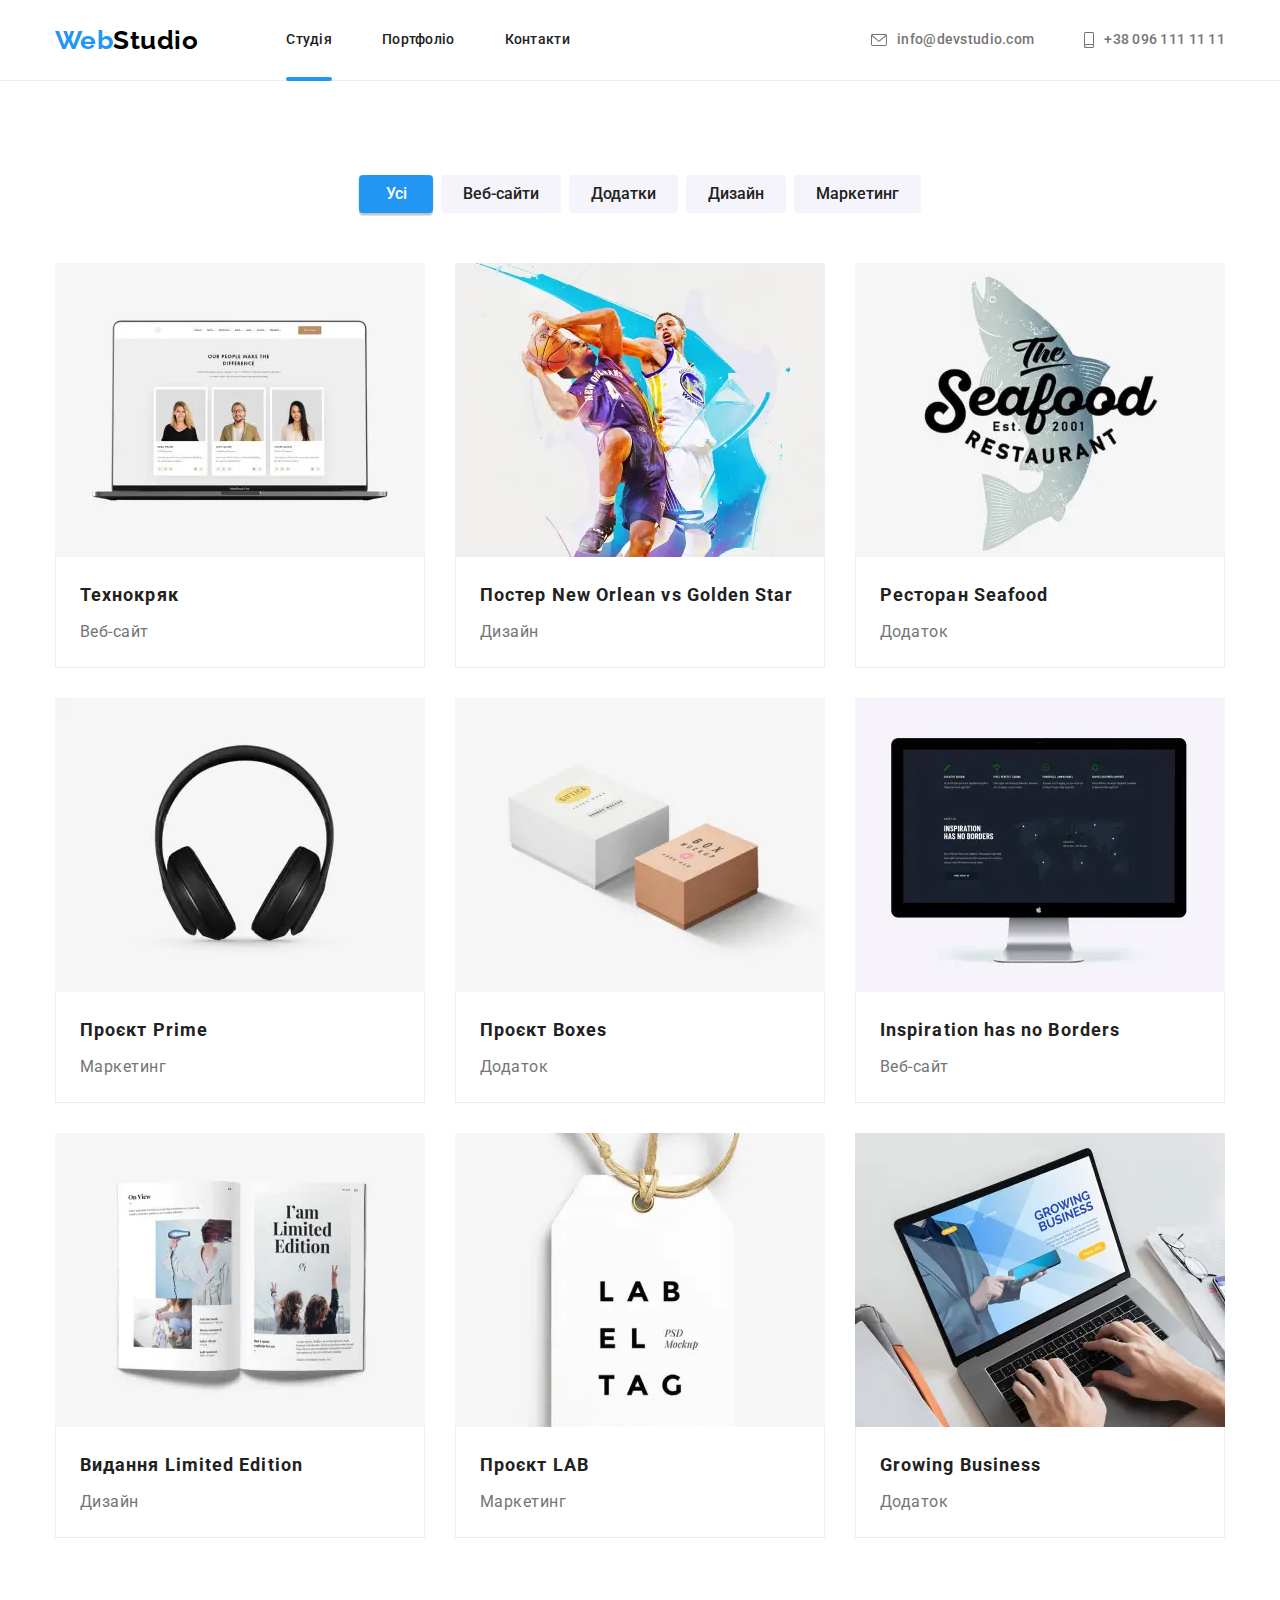
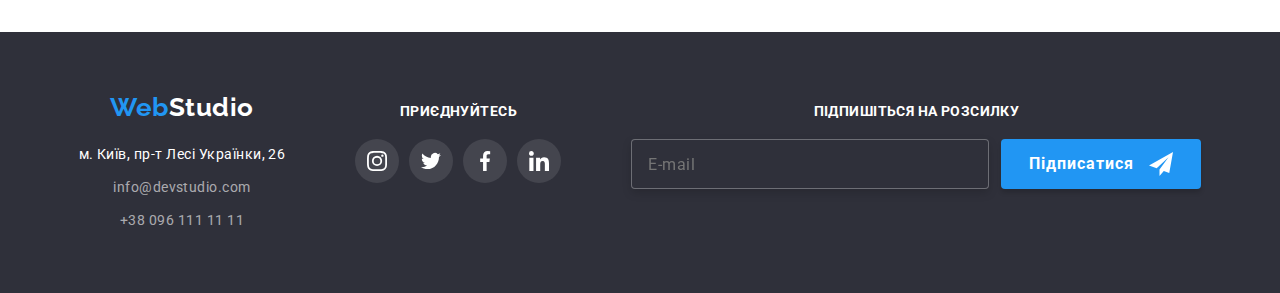
==== commit fe8f2e62: "finish" ====
--- a/portfolio.html
+++ b/portfolio.html
@@ -161,8 +161,21 @@
                     </li>
                     <li class="products__item">
                         <a href="" class="products__link">
-                            <div class="products__tumb"> <img src="./images/portfolio/portfolio-3.jpg" alt="риба"
-                                   >
+                            <div class="products__tumb"> <picture>
+                                <source srcset="./images/portfolio/project3-desk.webp 1x, ./images/portfolio/project3-desk@2x.webp 2x "
+                                    media="(min-width: 1200px)" type="image/webp" />
+                                <source srcset="./images/portfolio/project3-desk.jpg 1x, ./images/portfolio/project3-desk@2x.jpg 2x"
+                                    media="(min-width: 1200px)" />
+                                <source srcset="./images/portfolio/project3-tab.webp 1x, ./images/portfolio/project3-tab@2x.webp 2x"
+                                    media="(min-width: 768px)" type="image/webp" />
+                                <source srcset="./images/portfolio/project3-tab.jpg 1x, ./images/portfolio/project3-tab@2x.jpg 2x "
+                                    media="(min-width: 768px)" />
+                                <source srcset="./images/portfolio/project3.webp 1x, ./images/portfolio/project3@2x.webp 2x"
+                                    media="(max-width: 767px)" type="image/webp" />
+                                <source srcset="./images/portfolio/project3.jpg 1x, ./images/portfolio/project3@2x.jpg 2x"
+                                    media="(max-width: 767px)" />
+                                <img src="./images/portfolio/project3.jpg" alt="retina picture" />
+                            </picture>
                                 <p class="tumb__owerlay">Ресурс пропонує комплексні пропозиції з різним рівнем функціоналу та
                                     сервісів. Все це дозволить
                                     відвідувачу отримати
@@ -176,8 +189,21 @@
                     </li>
                     <li class="products__item">
                         <a href="" class="products__link">
-                            <div class="products__tumb"><img src="./images/portfolio/portfolio-4.jpg" alt="наушники"
-                                   >
+                            <div class="products__tumb"><picture>
+                                <source srcset="./images/portfolio/project4-desk.webp 1x, ./images/portfolio/project4-desk@2x.webp 2x "
+                                    media="(min-width: 1200px)" type="image/webp" />
+                                <source srcset="./images/portfolio/project4-desk.jpg 1x, ./images/portfolio/project4-desk@2x.jpg 2x"
+                                    media="(min-width: 1200px)" />
+                                <source srcset="./images/portfolio/project4-tab.webp 1x, ./images/portfolio/project4-tab@2x.webp 2x"
+                                    media="(min-width: 768px)" type="image/webp" />
+                                <source srcset="./images/portfolio/project4-tab.jpg 1x, ./images/portfolio/project4-tab@2x.jpg 2x "
+                                    media="(min-width: 768px)" />
+                                <source srcset="./images/portfolio/project4.webp 1x, ./images/portfolio/project4@2x.webp 2x"
+                                    media="(max-width: 767px)" type="image/webp" />
+                                <source srcset="./images/portfolio/project4.jpg 1x, ./images/portfolio/project4@2x.jpg 2x"
+                                    media="(max-width: 767px)" />
+                                <img src="./images/portfolio/project4.jpg" alt="retina picture" />
+                            </picture>
                                 <p class="tumb__owerlay">Ресурс пропонує комплексні пропозиції з різним рівнем функціоналу та
                                     сервісів. Все це дозволить
                                     відвідувачу отримати
@@ -191,8 +217,21 @@
                     </li>
                     <li class="products__item">
                         <a href="" class="products__link">
-                            <div class="products__tumb"><img src="./images/portfolio/portfolio-5.jpg" alt="коробки"
-                                   >
+                            <div class="products__tumb"><picture>
+                                <source srcset="./images/portfolio/project5-desk.webp 1x, ./images/portfolio/project5-desk@2x.webp 2x "
+                                    media="(min-width: 1200px)" type="image/webp" />
+                                <source srcset="./images/portfolio/project5-desk.jpg 1x, ./images/portfolio/project5-desk@2x.jpg 2x"
+                                    media="(min-width: 1200px)" />
+                                <source srcset="./images/portfolio/project5-tab.webp 1x, ./images/portfolio/project5-tab@2x.webp 2x"
+                                    media="(min-width: 768px)" type="image/webp" />
+                                <source srcset="./images/portfolio/project5-tab.jpg 1x, ./images/portfolio/project5-tab@2x.jpg 2x "
+                                    media="(min-width: 768px)" />
+                                <source srcset="./images/portfolio/project5.webp 1x, ./images/portfolio/project5@2x.webp 2x"
+                                    media="(max-width: 767px)" type="image/webp" />
+                                <source srcset="./images/portfolio/project5.jpg 1x, ./images/portfolio/project5@2x.jpg 2x"
+                                    media="(max-width: 767px)" />
+                                <img src="./images/portfolio/project5.jpg" alt="retina picture" />
+                            </picture>
                                 <p class="tumb__owerlay">Ресурс пропонує комплексні пропозиції з різним рівнем функціоналу та
                                     сервісів. Все це дозволить
                                     відвідувачу отримати
@@ -206,8 +245,21 @@
                     </li>
                     <li class="products__item">
                         <a href="" class="products__link">
-                            <div class="products__tumb"><img src="./images/portfolio/portfolio-6.jpg" alt="монітор"
-                                   >
+                            <div class="products__tumb"><picture>
+                                <source srcset="./images/portfolio/project6-desk.webp 1x, ./images/portfolio/project6-desk@2x.webp 2x "
+                                    media="(min-width: 1200px)" type="image/webp" />
+                                <source srcset="./images/portfolio/project6-desk.jpg 1x, ./images/portfolio/project6-desk@2x.jpg 2x"
+                                    media="(min-width: 1200px)" />
+                                <source srcset="./images/portfolio/project6-tab.webp 1x, ./images/portfolio/project6-tab@2x.webp 2x"
+                                    media="(min-width: 768px)" type="image/webp" />
+                                <source srcset="./images/portfolio/project6-tab.jpg 1x, ./images/portfolio/project6-tab@2x.jpg 2x "
+                                    media="(min-width: 768px)" />
+                                <source srcset="./images/portfolio/project6.webp 1x, ./images/portfolio/project6@2x.webp 2x"
+                                    media="(max-width: 767px)" type="image/webp" />
+                                <source srcset="./images/portfolio/project6.jpg 1x, ./images/portfolio/project6@2x.jpg 2x"
+                                    media="(max-width: 767px)" />
+                                <img src="./images/portfolio/project6.jpg" alt="retina picture" />
+                            </picture>
                                 <p class="tumb__owerlay">Ресурс пропонує комплексні пропозиції з різним рівнем функціоналу та
                                     сервісів. Все це дозволить
                                     відвідувачу отримати
@@ -221,8 +273,21 @@
                     </li>
                     <li class="products__item">
                         <a href="" class="products__link">
-                            <div class="products__tumb"><img src="./images/portfolio/portfolio-7.jpg" alt="книга"
-                                    >
+                            <div class="products__tumb"><picture>
+                                <source srcset="./images/portfolio/project7-desk.webp 1x, ./images/portfolio/project7-desk@2x.webp 2x "
+                                    media="(min-width: 1200px)" type="image/webp" />
+                                <source srcset="./images/portfolio/project7-desk.jpg 1x, ./images/portfolio/project7-desk@2x.jpg 2x"
+                                    media="(min-width: 1200px)" />
+                                <source srcset="./images/portfolio/project7-tab.webp 1x, ./images/portfolio/project7-tab@2x.webp 2x"
+                                    media="(min-width: 768px)" type="image/webp" />
+                                <source srcset="./images/portfolio/project7-tab.jpg 1x, ./images/portfolio/project7-tab@2x.jpg 2x "
+                                    media="(min-width: 768px)" />
+                                <source srcset="./images/portfolio/project7.webp 1x, ./images/portfolio/project7@2x.webp 2x"
+                                    media="(max-width: 767px)" type="image/webp" />
+                                <source srcset="./images/portfolio/project7.jpg 1x, ./images/portfolio/project7@2x.jpg 2x"
+                                    media="(max-width: 767px)" />
+                                <img src="./images/portfolio/project7.jpg" alt="retina picture" />
+                            </picture>
                                 <p class="tumb__owerlay">Ресурс пропонує комплексні пропозиції з різним рівнем функціоналу та
                                     сервісів. Все це дозволить
                                     відвідувачу отримати
@@ -236,8 +301,21 @@
                     </li>
                     <li class="products__item">
                         <a href="" class="products__link">
-                            <div class="products__tumb"><img class="img" src="./images/portfolio/portfolio-8.jpg"
-                                    alt="ярлик">
+                            <div class="products__tumb"><picture>
+                                <source srcset="./images/portfolio/project8-desk.webp 1x, ./images/portfolio/project8-desk@2x.webp 2x "
+                                    media="(min-width: 1200px)" type="image/webp" />
+                                <source srcset="./images/portfolio/project8-desk.jpg 1x, ./images/portfolio/project8-desk@2x.jpg 2x"
+                                    media="(min-width: 1200px)" />
+                                <source srcset="./images/portfolio/project8-tab.webp 1x, ./images/portfolio/project8-tab@2x.webp 2x"
+                                    media="(min-width: 768px)" type="image/webp" />
+                                <source srcset="./images/portfolio/project8-tab.jpg 1x, ./images/portfolio/project8-tab@2x.jpg 2x "
+                                    media="(min-width: 768px)" />
+                                <source srcset="./images/portfolio/project8.webp 1x, ./images/portfolio/project8@2x.webp 2x"
+                                    media="(max-width: 767px)" type="image/webp" />
+                                <source srcset="./images/portfolio/project8.jpg 1x, ./images/portfolio/project8@2x.jpg 2x"
+                                    media="(max-width: 767px)" />
+                                <img src="./images/portfolio/project8.jpg" alt="retina picture" />
+                            </picture>
                                 <p class="tumb__owerlay">Ресурс пропонує комплексні пропозиції з різним рівнем функціоналу та
                                     сервісів. Все це дозволить
                                     відвідувачу отримати
@@ -251,8 +329,21 @@
                     </li>
                     <li class="products__item">
                         <a href="" class="products__link">
-                            <div class="products__tumb"><img src="./images/portfolio/portfolio-9.jpg"
-                                    alt="друкує на ноутбуці" >
+                            <div class="products__tumb"><picture>
+                                <source srcset="./images/portfolio/project9-desk.webp 1x, ./images/portfolio/project9-desk@2x.webp 2x "
+                                    media="(min-width: 1200px)" type="image/webp" />
+                                <source srcset="./images/portfolio/project9-desk.jpg 1x, ./images/portfolio/project9-desk@2x.jpg 2x"
+                                    media="(min-width: 1200px)" />
+                                <source srcset="./images/portfolio/project9-tab.webp 1x, ./images/portfolio/project9-tab@2x.webp 2x"
+                                    media="(min-width: 768px)" type="image/webp" />
+                                <source srcset="./images/portfolio/project9-tab.jpg 1x, ./images/portfolio/project9-tab@2x.jpg 2x "
+                                    media="(min-width: 768px)" />
+                                <source srcset="./images/portfolio/project9.webp 1x, ./images/portfolio/project9@2x.webp 2x"
+                                    media="(max-width: 767px)" type="image/webp" />
+                                <source srcset="./images/portfolio/project9.jpg 1x, ./images/portfolio/project9@2x.jpg 2x"
+                                    media="(max-width: 767px)" />
+                                <img src="./images/portfolio/project9.jpg" alt="retina picture" />
+                            </picture>
                                 <p class="tumb__owerlay">Ресурс пропонує комплексні пропозиції з різним рівнем функціоналу та
                                     сервісів. Все це дозволить
                                     відвідувачу отримати
@@ -324,6 +415,7 @@
         </div>
     </div>
 </footer>
+<script src="./mobile-menu.js"></script>
 </body>
 
 </html>--- a/css/main.min.css
+++ b/css/main.min.css
@@ -1 +1 @@
-:root{--primary-text-color: #757575;--title-text-color: #212121;--accent-color: #2196F3;--second-background-color: #2F303A;--first-boby-color: #F5F5F5;--second-body-color: #F5F4FA;--white-color: #FFFFFF;--black-color: #000000;--column-gap: 30px;--margin-none: 0px;--icons-color: #AFB1B8}body{font-family:Roboto,sans-serif;color:var(--primary-text-color);background-color:var(--white-color);letter-spacing:.03em}p{margin:var(--margin-none)}img{display:block;max-width:100%;height:auto}h1,h2,h3,h4,h5,h6{margin:var(--margin-none)}ul,ol{list-style:none;padding-left:0px}a{text-decoration:none;color:inherit;transition:color 250ms cubic-bezier(0.4, 0, 0.2, 1)}a:hover,a:focus{color:var(--accent-color)}.section{padding-top:60px;padding-bottom:60px}@media screen and (min-width: 1200px){.section{padding-top:94px;padding-bottom:94px}}.title{color:var(--title-text-color);font-weight:700;font-size:36px;line-height:1.16;margin-bottom:50px;text-align:center}.container{padding-left:15px;padding-right:15px;align-items:center;margin-left:auto;margin-right:auto}@media screen and (min-width: 480px){.container{width:480px}}@media screen and (min-width: 768px){.container{width:768px}}@media screen and (min-width: 1200px){.container{width:1200px}}.visually-hidden{position:absolute;white-space:nowrap;width:1px;height:1px;overflow:hidden;border:0;padding:0;clip:rect(0 0 0 0);clip-path:inset(50%);margin:-1px}.header{background-color:var(--white-color);font-weight:500;border-bottom:solid 1px #ececec;position:relative}.header__container{display:flex;justify-content:space-between}@media screen and (min-width: 768px){.header__container{column-gap:88px;flex-basis:calc((100% - 88px)/2)}}.header-menu__container{display:none}@media screen and (min-width: 768px){.header-menu__container{display:flex;width:100%;justify-content:space-between;align-items:center}}@media screen and (max-width: 768px){.mobile-menu__button--open{display:inline-flex;margin:var(--margin-none);padding:0;border:none;background-color:rgba(0,0,0,0);width:40px;height:40px}}@media screen and (min-width: 768px){.mobile-menu__button--open{display:none}}.logo__link{font-family:Raleway,sans-serif;font-weight:700;color:var(--black-color)}@media screen and (max-width: 1200px){.logo__link{font-size:24px;line-height:1.16;padding:16px 0}}@media screen and (min-width: 1200px){.logo__link{font-size:26px;line-height:1.19}}.logo{color:var(--accent-color)}.logo__link--inverse{font-family:Raleway,sans-serif;font-weight:700;padding:0px}@media screen and (max-width: 1200px){.logo__link--inverse{font-size:24px;line-height:1.16}}@media screen and (min-width: 1200px){.logo__link--inverse{font-size:26px;line-height:1.19}}.navigation{font-weight:500;font-size:14px;line-height:1.14;letter-spacing:.02em;color:var(--title-text-color)}.navigation__list{display:flex;align-items:center;justify-content:center;margin:var(--margin-none)}.navigation__item{margin-right:50px;position:relative;text-align:center}.navigation__item:last-child{margin-right:var(--margin-none)}.navigation__link{padding-top:32px;padding-bottom:32px;display:block}.navigation__link--active::after{content:"";color:var(--accent-color);position:absolute;left:0;bottom:-1px;display:block;width:100%;height:4px;background-color:var(--accent-color);border-radius:2px;margin:var(--margin-none)}.header__contacts{list-style:none;padding-left:0px;padding:0px;margin:var(--margin-none);color:var(--primary-text-color);fill:currentColor;display:flex}@media screen and (min-width: 768px){.header__contacts{flex-direction:column}}@media screen and (min-width: 1200px){.header__contacts{flex-direction:row;margin-left:auto}}.contacts__item{display:flex;align-items:center;justify-content:baseline}@media screen and (min-width: 768px){.contacts__item+.contacts__item{margin-left:0}}@media screen and (min-width: 1200px){.contacts__item+.contacts__item{margin-left:50px}}.contacts__link{display:flex;align-items:center;text-decoration:none;color:var(--primary-text-color);font-size:14px;line-height:1.14;letter-spacing:.02em;font-weight:500;fill:currentColor;transition:color 250ms cubic-bezier(0.4, 0, 0.2, 1),fill 250ms cubic-bezier(0.4, 0, 0.2, 1)}.contacts__link:hover,.contacts__link :focus{color:var(--accent-color);fill:var(--accent-color)}.contact__icon{margin-right:10px;fill:currentColor}@media screen and (max-width: 768px){.contact__icon{display:none}}.contact__icon:hover,.contact__icon :focus{fill:var(--accent-color)}.mobile-menu{opacity:0;pointer-events:none;background-color:var(--white-color);position:fixed;top:0;left:0;width:100%;height:100%;z-index:100;letter-spacing:.02em;visibility:hidden;transform:scale(1)}.mobile-menu.is-open{visibility:visible;opacity:1;transition:opasity 250ms cubic-bezier(0.4, 0, 0.2, 1)}.mobile-menu__container{display:flex;flex-direction:column;justify-content:space-between;padding-top:48px;padding-left:40px;height:100%}@media screen and (max-width: 768px){.mobile-menu__button--close{display:inline-flex;margin:var(--margin-none);border:none;background-color:rgba(0,0,0,0);width:40px;height:40px;position:absolute;top:0;right:15px;fill:currentcolor;line-height:0}.mobile-menu__button--close:hover,.mobile-menu__button--close:focus{fill:var(--accent-color)}}.mobile-menu--position{width:100%;display:flex;flex-direction:column}.mobile-menu__mobile-navigation{margin:var(--margin-none);font-weight:500;font-size:40px;line-height:1.17;width:100%;letter-spacing:.02em;color:var(--title-text-color)}.mobile-navigation__list-navigation{margin:var(--margin-none)}.list-navigation__item+.list-navigation__item{margin-top:32px}.list-navigation__link--active{color:var(--accent-color)}.mobile-menu__contact-list-mobile{margin:var(--margin-none);width:100%}.contact-list-mobile__item+.contact-list-mobile__item{margin-top:32px}.contact-list-mobile__tel{display:block;font-size:34px;line-height:1.17;letter-spacing:.02em;color:var(--accent-color);text-align:start;width:100%}.contact-list-mobile__mail{font-size:24px;line-height:1.16;letter-spacing:.02em}.mobile-menu__social-media-list{display:flex;flex-wrap:wrap;width:100%;margin-top:64px;margin-bottom:48px;font-size:18px;line-height:1.22;letter-spacing:.02em;color:var(--accent-color)}.social-media__item{display:flex}.social-media__item:not(:last-child)::after{content:"";display:block;width:1px;height:22px;margin:var(--margin-none);background-color:rgba(33,33,33,.2);margin:0 10px}.hero{max-width:1600px;background-image:linear-gradient(to right, rgba(47, 48, 58, 0.4), rgba(47, 48, 58, 0.4)),url(../images/hero-section/hero-mob.jpg);background-repeat:no-repeat;background-size:cover;background-position:center;flex-direction:column;text-align:center}@media screen and (max-width: 1200px){.hero{padding:118px 0;background-image:linear-gradient(to right, rgba(47, 48, 58, 0.4), rgba(47, 48, 58, 0.4)),url(../images/hero-section/hero-tab.jpg)}}@media screen and (min-width: 1200px){.hero{background-image:linear-gradient(to right, rgba(47, 48, 58, 0.4), rgba(47, 48, 58, 0.4)),url(../images/hero-section/hero-desk.jpg);padding:200px 0;margin:0 auto}}@media screen and (min-device-pixel-ratio: 2)and (min-width: 1200px),screen and (min-resolution: 192dpi)and (min-width: 1200px),screen and (min-resolution: 2dppx)and (min-width: 1200px){.hero{background-image:linear-gradient(to right, rgba(47, 48, 58, 0.4), rgba(47, 48, 58, 0.4)),url(../images/hero-section/hero-desk@2x.jpg)}}@media screen and (min-device-pixel-ratio: 2)and (min-width: 768px),screen and (min-resolution: 192dpi)and (min-width: 768px),screen and (min-resolution: 2dppx)and (min-width: 768px){.hero{background-image:linear-gradient(to right, rgba(47, 48, 58, 0.4), rgba(47, 48, 58, 0.4)),url(../images/hero-section/hero-tab@2x.jpg)}}@media screen and (min-device-pixel-ratio: 2)and (max-width: 767px),screen and (min-resolution: 192dpi)and (max-width: 767px),screen and (min-resolution: 2dppx)and (max-width: 767px){.hero{background-image:linear-gradient(to right, rgba(47, 48, 58, 0.4), rgba(47, 48, 58, 0.4)),url(../images/hero-section/hero-mob@2x.jpg)}}.hero__title{color:var(--white-color);font-weight:900;letter-spacing:.06em;text-transform:uppercase;margin-left:auto;margin-right:auto}@media screen and (max-width: 1200px){.hero__title{font-size:26px;line-height:1.62}}@media screen and (min-width: 1200px){.hero__title{font-size:44px;line-height:1.34;width:696px}}.hero__button{font-family:"Roboto",sans-serif;font-weight:700;font-size:16px;line-height:1.88;letter-spacing:.06em;color:var(--white-color);background-color:var(--accent-color);box-shadow:0px 4px 4px rgba(0,0,0,.15);cursor:pointer;border:0;border-radius:4px;margin-top:var(--column-gap);padding:10px 32px;transition:background-color 250ms cubic-bezier(0.4, 0, 0.2, 1)}@media screen and (max-width: 1200px){.hero__button{padding:10px 24px}}.hero__button:hover,.hero__button:focus{background-color:#188ce8}@media screen and (min-width: 768px)and (max-width: 1200px){.benefits-list{display:flex;flex-wrap:wrap;gap:30px;margin:var(--margin-none)}}@media screen and (min-width: 1200px){.benefits-list{display:flex;margin:var(--margin-none)}}@media screen and (max-width: 768px){.benefits__item+.benefits__item{margin-top:var(--column-gap)}}@media screen and (min-width: 768px){.benefits__item{flex-basis:calc((100% - 30px)/2)}}@media screen and (min-width: 1200px){.benefits__item{width:calc((100% - 90px)/4);margin-right:30px}.benefits__item:last-child{margin-right:var(--margin-none)}}.benefits__icon{display:flex;justify-content:center;background-color:var(--second-body-color);margin-bottom:30px;height:120px;align-items:center}.benefits__titles{color:var(--title-text-color);font-weight:700;font-size:14px;line-height:1.14;text-transform:uppercase;margin-top:var(--margin-none);margin-bottom:10px}@media screen and (max-width: 768px){.benefits__titles{text-align:center}}.benefits__text{font-size:14px;line-height:1.71;margin-bottom:30px;margin:var(--margin-none)}.about-section{padding-top:0}@media screen and (max-width: 1200px){.about-section{display:none}}.about-section__gallery{display:flex;margin:var(--margin-none);column-gap:var(--column-gap)}.about-section__container{position:relative}.about-section__text{position:absolute;width:100%;height:70px;bottom:0;display:flex;justify-content:center;align-items:center;font-weight:700;font-size:14px;line-height:1.14;-align:center;letter-spacing:.03em;text-transform:uppercase;color:var(--white-color);background-color:rgba(47,48,58,.8)}.team{background-color:var(--second-body-color)}.team__list{display:flex;margin:var(--margin-none)}@media screen and (max-width: 768px){.team__list{flex-direction:column;gap:30px}}@media screen and (min-width: 768px)and (max-width: 1200px){.team__list{flex-wrap:wrap;gap:30px}}.team__item{background-color:var(--white-color);border-radius:0px 0px 4px 4px;box-shadow:0px 1px 3px rgba(0,0,0,.12),0px 1px 1px rgba(0,0,0,.14),0px 2px 1px rgba(0,0,0,.2)}.team__item:last-child{margin-right:var(--margin-none)}@media screen and (max-width: 768px){.team__item{max-width:450px;margin:var(--margin-none)}}@media screen and (min-width: 768px){.team__item{width:calc((100% - 30px)/2)}}@media screen and (min-width: 1200px){.team__item{width:calc((100% - 90px)/4);margin-right:30px}}.team__description{padding-top:30px;padding-bottom:30px}.team__titles{color:var(--title-text-color);font-weight:500;font-size:16px;line-height:1.19;margin:var(--margin-none);margin-bottom:10px;text-align:center}.team__profession{font-size:16px;line-height:1.19;margin:var(--margin-none);text-align:center}.team__contact{margin:var(--margin-none);display:flex;column-gap:10px;justify-content:center;margin-top:10px}.team__link{text-decoration:none;width:44px;height:44px;display:flex;align-items:center;justify-content:center;color:var(--icons-color);fill:currentColor;border-radius:50%;transition:fill 250ms cubic-bezier(0.4, 0, 0.2, 1),background-color 250ms cubic-bezier(0.4, 0, 0.2, 1)}.team__link:hover,.team__link:focus{background-color:var(--accent-color);fill:var(--white-color)}.clients__list{display:flex;flex-wrap:wrap;gap:30px}.clients__item{color:var(--icons-color);fill:currentColor}@media screen and (max-width: 768px){.clients__item{flex-basis:calc((100% - 30px)/2)}}@media screen and (min-width: 768px){.clients__item{flex-basis:calc((100% - 60px)/3)}}@media screen and (min-width: 1200px){.clients__item{flex-basis:calc((100% - 150px)/6)}}.clients__link{height:92px;border:1px solid #afb1b8;border-radius:4px;display:flex;align-items:center;justify-content:center;transition:color 250ms cubic-bezier(0.4, 0, 0.2, 1),border 250ms cubic-bezier(0.4, 0, 0.2, 1)}.clients__link:hover,.clients__link:focus{color:var(--accent-color);border:1px solid var(--accent-color)}.clients__icon{fill:currentColor}.butttons-list{list-style:none;display:flex;column-gap:8px;padding-left:0px;justify-content:flex-start;margin-bottom:var(--margin-none);margin-top:var(--margin-none)}@media screen and (max-width: 768px){.butttons-list{flex-wrap:wrap;width:100%}}@media screen and (min-width: 768px){.butttons-list{justify-content:center}}.butttons-list__button{font-family:"Roboto",sans-serif;font-weight:500;font-size:16px;line-height:1.62;background-color:var(--second-body-color);color:var(--title-text-color);cursor:pointer;border-radius:4px;border:0px;padding:6px 22px;min-width:74px;transition:color 250ms cubic-bezier(0.4, 0, 0.2, 1),background-color 250ms cubic-bezier(0.4, 0, 0.2, 1),box-shadow 250ms cubic-bezier(0.4, 0, 0.2, 1)}.butttons-list__button:hover,.butttons-list__button:focus{background-color:var(--accent-color);color:var(--white-color);box-shadow:0px 3px 1px rgba(0,0,0,.1),0px 1px 2px rgba(0,0,0,.08),0px 2px 2px rgba(0,0,0,.12)}.butttons-list__button--active{background-color:var(--accent-color);color:var(--white-color);box-shadow:0px 3px 1px rgba(0,0,0,.1),0px 1px 2px rgba(0,0,0,.08),0px 2px 2px rgba(0,0,0,.12)}.products{margin-top:50px;display:flex}@media screen and (max-width: 768px){.products{flex-direction:column;gap:30px;align-items:center}}@media screen and (max-width: 1200px){.products{flex-wrap:wrap;gap:30px}}@media screen and (min-width: 1200px){.products{flex-wrap:wrap;margin-right:calc(-1*var(--column-gap));margin-bottom:calc(-1*var(--column-gap))}}@media screen and (max-width: 768px){.products__item{max-width:450px}}@media screen and (max-width: 768px){.products__item{flex-basis:calc((100% - 30px)/2)}}@media screen and (min-width: 1200px){.products__item{width:calc(33.3333333333% - var(--column-gap));margin-right:var(--column-gap);margin-bottom:var(--column-gap)}.products__item:nth-child(3n){margin-right:var(--margin-none)}}.products__link{text-decoration:none;color:var(--primary-text-color);font-size:16px;line-height:1.87;margin:var(--margin-none);display:block;transition:box-shadow 250ms cubic-bezier(0.4, 0, 0.2, 1)}@media screen and (max-width: 1200px){.products__link{display:flex;flex-direction:column}}.products__link:hover,.products__link:focus{box-shadow:0px 1px 1px rgba(0,0,0,.12),0px 4px 4px rgba(0,0,0,.06),1px 4px 6px rgba(0,0,0,.16)}.products__tumb{position:relative;overflow:hidden}.tumb__owerlay{position:absolute;display:flex;width:100%;height:294px;align-items:center;padding-left:24px;padding-right:24px;top:0;left:0;transform:translateY(100%);font-size:18px;line-height:1.56;letter-spacing:.03em;color:var(--white-color);background-color:rgba(33,150,243,.9);transition:transform 250ms cubic-bezier(0.4, 0, 0.2, 1)}.products__link:hover .tumb__owerlay,.products__link:focus .tumb__owerlay{transform:translateY(0)}.products__description{padding:20px 24px;flex-grow:1;border-bottom:1px solid #eee;border-left:1px solid #eee;border-right:1px solid #eee;color:var(--primary-text-color)}.description__title{font-weight:700;font-size:18px;line-height:2;letter-spacing:.06em;color:var(--title-text-color);margin:var(--margin-none);margin-bottom:4px}.backdrop{position:fixed;top:0;left:0;width:100%;height:100%;background:rgba(0,0,0,.2);opacity:1;transition:opasity 250ms cubic-bezier(0.4, 0, 0.2, 1)}.backdrop.is-hidden{opacity:0;pointer-events:none}.modal{position:absolute;display:flex;flex-direction:column;padding:40px;transition:transform 250ms cubic-bezier(0.4, 0, 0.2, 1);background:#fff;color:var(--black-color);box-shadow:0px 1px 3px rgba(0,0,0,.12),0px 1px 1px rgba(0,0,0,.14),0px 2px 1px rgba(0,0,0,.2);border-radius:4px;transform:translate(-50%, -50%) scale(1)}@media screen and (max-width: 768px){.modal{max-width:450px;top:93px;left:15px;right:15px;transform:scale(1)}}@media screen and (min-width: 768px){.modal{min-width:450px;max-width:528px;min-height:581px;top:50%;left:50%}}.backdrop.is-hidden .modal{transform:translate(-50%, -50%) scale(1.25)}.modal__button{position:absolute;right:8px;top:8px;cursor:pointer;width:30px;height:30px;padding:var(--margin-none);background:var(--white-color);border:1px solid rgba(0,0,0,.1);border-radius:50%;color:var(--black-color);fill:currentColor;transition:color 250ms cubic-bezier(0.4, 0, 0.2, 1)}.modal__button:hover,.modal__button:focus{color:var(--accent-color)}.modal__title{margin-bottom:12px;text-align:center;font-weight:700;font-size:20px;line-height:1.15;letter-spacing:.03em}.modal__input{display:flex;flex-direction:column;position:relative;margin-bottom:10px;font-size:12px;line-height:1.66;letter-spacing:.01em;color:var(--primary-text-color);transition:fill 250ms cubic-bezier(0.4, 0, 0.2, 1)}.modal__input:hover,.modal__input:focus-within{fill:var(--accent-color)}.modal__input--margin{margin-bottom:0}.input__label{font-size:12px;line-height:1.16;letter-spacing:.01em;margin-bottom:4px}.modal__input--position{position:relative}.input__form{display:block;width:100%;resize:none;border:1px solid rgba(33,33,33,.2);border-radius:4px;height:40px;padding:12px 42px;fill:currentColor;transition:border 250ms cubic-bezier(0.4, 0, 0.2, 1)}.input__form:hover,.input__form:focus{border:1px solid var(--accent-color);outline:none}.input__form--settings-textarea{margin-top:4px;padding-left:16px;resize:none;width:100%;height:120px;color:rgba(117,117,117,.5)}.input__icon{position:absolute;top:50%;left:12px;transform:translateY(-50%);width:18px;height:18px}.modal__agreement{margin-top:20px;position:relative;display:flex;flex-direction:column;align-items:center}.agreement__title{display:block;margin-left:8px;padding-left:15px;line-height:1.71;letter-spacing:.03em;color:var(--primary-text-color)}@media screen and (max-width: 1200px){.agreement__title{font-size:12px}}@media screen and (min-width: 1200px){.agreement__title{font-size:14px}}.agreement__title--margin{margin-bottom:30px}.checkbox__icon{display:inline-block;position:absolute;top:5px;width:16px;height:15px;border:2px solid var(--title-text-color);border-radius:2px;transition:background-color 250ms cubic-bezier(0.4, 0, 0.2, 1)}.checkbox:checked+.checkbox__icon{background-color:var(--accent-color);background-image:url(../images/icon\ check.svg);background-size:contain;background-origin:border-box;border-color:var(--accent-color)}.checkbox:focus+.checkbox__icon{border-color:var(--accent-color)}.agreement__link{text-decoration:underline;line-height:1.71;letter-spacing:.03em;color:var(--accent-color)}@media screen and (max-width: 1200px){.agreement__link{font:size 12px}}@media screen and (min-width: 1200px){.agreement__link{font:size 14px}}.agreement__link:hover{text-decoration:none}.modal__button--send{width:200px;height:50px;padding:0;background-color:var(--accent-color);box-shadow:0px 4px 4px rgba(0,0,0,.15);border-radius:4px;border:none;font-weight:700;font-size:16px;line-height:1.88;text-align:center;letter-spacing:.06em;color:var(--white-color);cursor:pointer;transition:background-color 250ms cubic-bezier(0.4, 0, 0.2, 1)}.send-button:hover,.send-button:focus{background:#188ce8}.footer{background-color:var(--second-background-color);color:var(--white-color);font-size:14px;line-height:1.71;padding-top:60px;padding-bottom:60px}.footer--container{display:flex}@media screen and (max-width: 768px){.footer--container{flex-direction:column;text-align:center}}@media screen and (min-width: 768px){.footer--container{flex-wrap:wrap;text-align:center;justify-content:center}}@media screen and (min-width: 1200px){.footer--container{column-gap:70px;align-items:baseline}}.footer__content{display:flex;margin-bottom:60px}@media screen and (max-width: 768px){.footer__content{flex-direction:column}}@media screen and (min-width: 768px){.footer__content{column-gap:165px;margin-left:auto;margin-right:auto}}@media screen and (min-width: 1200px){.footer__content{column-gap:70px;margin:0;align-items:baseline}}.address{font-style:normal;margin-top:20px;padding:0px}@media screen and (max-width: 768px){.address{margin-bottom:60px}}.address__list{list-style:none;padding:0px;margin:0px}.address__item:not(:last-child){margin-bottom:9px}.address__link{color:rgba(255,255,255,.6);padding:0px}.join__container{display:flex;flex-direction:column}@media screen and (max-width: 768px){.join__container{justify-content:center;align-items:center}}.join{text-transform:uppercase;font-weight:700;font-size:14px;line-height:1.14;letter-spacing:.03em;color:var(--white-color)}.join__contact-list{margin:var(--margin-none);display:flex;column-gap:10px;justify-content:center;margin-top:20px}.join__link{text-decoration:none;display:flex;align-items:center;justify-content:center;color:var(--white-color);fill:currentColor;background-color:rgba(255,255,255,.1);border-radius:50%;width:44px;height:44px;transition:background-color 250ms cubic-bezier(0.4, 0, 0.2, 1),fill 250ms cubic-bezier(0.4, 0, 0.2, 1),border-radius 250ms cubic-bezier(0.4, 0, 0.2, 1)}.join__link:hover,.join__link:focus{background-color:var(--accent-color);fill:var(--white-color);border-radius:50%}@media screen and (max-width: 768px){.footer-form--container{flex-direction:column;justify-content:center;align-items:center;text-align:center}}.footer-form__title{margin-bottom:20px;font-weight:700;font-size:14px;line-height:1.14;letter-spacing:.03em;text-transform:uppercase}.footer-form__input--container{display:flex;flex-direction:column}@media screen and (min-width: 1200px){.footer-form__input--container{flex-direction:row}}.footer-form__input{height:50px;padding:15px 16px;font-size:16px;line-height:1.25;letter-spacing:.03em;background-color:var(--second-background-color);color:rgba(255,255,255,.6);border:1px solid rgba(255,255,255,.3);filter:drop-shadow(0px 4px 4px rgba(0, 0, 0, 0.15));border-radius:4px}@media screen and (max-width: 768px){.footer-form__input{width:100%}}@media screen and (min-width: 768px){.footer-form__input{width:450px}}@media screen and (min-width: 1200px){.footer-form__input{width:358px}}.footer-form__button{display:flex;align-items:center;text-align:center;justify-content:space-between;cursor:pointer;padding:10px 28px;width:200px;height:50px;font-weight:700;font-size:16px;line-height:1.88;letter-spacing:.06em;color:var(--white-color);background-color:var(--accent-color);box-shadow:0px 4px 4px rgba(0,0,0,.15);border-radius:4px;border:0px}@media screen and (max-width: 1200px){.footer-form__button{margin-top:20px;margin-left:auto;margin-right:auto}}@media screen and (min-width: 1200px){.footer-form__button{margin-left:12px}}/*# sourceMappingURL=main.min.css.map */+:root{--primary-text-color: #757575;--title-text-color: #212121;--accent-color: #2196F3;--second-background-color: #2F303A;--first-boby-color: #F5F5F5;--second-body-color: #F5F4FA;--white-color: #FFFFFF;--black-color: #000000;--column-gap: 30px;--margin-none: 0px;--icons-color: #AFB1B8}body{font-family:Roboto,sans-serif;color:var(--primary-text-color);background-color:var(--white-color);letter-spacing:.03em}p{margin:var(--margin-none)}img{display:block;max-width:100%;height:auto}h1,h2,h3,h4,h5,h6{margin:var(--margin-none)}ul,ol{list-style:none;padding-left:0px}a{text-decoration:none;color:inherit;transition:color 250ms cubic-bezier(0.4, 0, 0.2, 1)}a:hover,a:focus{color:var(--accent-color)}.section{padding-top:60px;padding-bottom:60px}@media screen and (min-width: 1200px){.section{padding-top:94px;padding-bottom:94px}}.title{color:var(--title-text-color);font-weight:700;font-size:36px;line-height:1.16;margin-bottom:50px;text-align:center}.container{padding-left:15px;padding-right:15px;align-items:center;margin-left:auto;margin-right:auto}@media screen and (min-width: 480px){.container{width:480px}}@media screen and (min-width: 768px){.container{width:768px}}@media screen and (min-width: 1200px){.container{width:1200px}}.visually-hidden{position:absolute;white-space:nowrap;width:1px;height:1px;overflow:hidden;border:0;padding:0;clip:rect(0 0 0 0);clip-path:inset(50%);margin:-1px}.header{background-color:var(--white-color);font-weight:500;border-bottom:solid 1px #ececec;position:relative}.header__container{display:flex;justify-content:space-between}@media screen and (min-width: 768px){.header__container{column-gap:88px;flex-basis:calc((100% - 88px)/2)}}.header-menu__container{display:none}@media screen and (min-width: 768px){.header-menu__container{display:flex;width:100%;justify-content:space-between;align-items:center}}@media screen and (max-width: 768px){.mobile-menu__button--open{display:inline-flex;margin:var(--margin-none);padding:0;border:none;background-color:rgba(0,0,0,0);width:40px;height:40px}}@media screen and (min-width: 768px){.mobile-menu__button--open{display:none}}.logo__link{font-family:Raleway,sans-serif;font-weight:700;color:var(--black-color)}@media screen and (max-width: 1200px){.logo__link{font-size:24px;line-height:1.16;padding:16px 0}}@media screen and (min-width: 1200px){.logo__link{font-size:26px;line-height:1.19}}.logo{color:var(--accent-color)}.logo__link--inverse{font-family:Raleway,sans-serif;font-weight:700;padding:0px}@media screen and (max-width: 1200px){.logo__link--inverse{font-size:24px;line-height:1.16}}@media screen and (min-width: 1200px){.logo__link--inverse{font-size:26px;line-height:1.19}}.navigation{font-weight:500;font-size:14px;line-height:1.14;letter-spacing:.02em;color:var(--title-text-color)}.navigation__list{display:flex;align-items:center;justify-content:center;margin:var(--margin-none)}.navigation__item{margin-right:50px;position:relative;text-align:center}.navigation__item:last-child{margin-right:var(--margin-none)}.navigation__link{padding-top:32px;padding-bottom:32px;display:block}.navigation__link--active::after{content:"";color:var(--accent-color);position:absolute;left:0;bottom:-1px;display:block;width:100%;height:4px;background-color:var(--accent-color);border-radius:2px;margin:var(--margin-none)}.header__contacts{list-style:none;padding-left:0px;padding:0px;margin:var(--margin-none);color:var(--primary-text-color);fill:currentColor;display:flex}@media screen and (min-width: 768px){.header__contacts{flex-direction:column}}@media screen and (min-width: 1200px){.header__contacts{flex-direction:row;margin-left:auto}}.contacts__item{display:flex;align-items:center;justify-content:baseline}@media screen and (min-width: 768px){.contacts__item+.contacts__item{margin-left:0}}@media screen and (min-width: 1200px){.contacts__item+.contacts__item{margin-left:50px}}.contacts__link{display:flex;align-items:center;text-decoration:none;color:var(--primary-text-color);font-size:14px;line-height:1.14;letter-spacing:.02em;font-weight:500;fill:currentColor;transition:color 250ms cubic-bezier(0.4, 0, 0.2, 1),fill 250ms cubic-bezier(0.4, 0, 0.2, 1)}.contacts__link:hover,.contacts__link :focus{color:var(--accent-color);fill:var(--accent-color)}.contact__icon{margin-right:10px;fill:currentColor}@media screen and (max-width: 768px){.contact__icon{display:none}}.contact__icon:hover,.contact__icon :focus{fill:var(--accent-color)}.mobile-menu{opacity:0;pointer-events:none;background-color:var(--white-color);position:fixed;top:0;left:0;width:100%;height:100%;z-index:100;letter-spacing:.02em;visibility:hidden;transform:scale(1)}.mobile-menu.is-open{visibility:visible;opacity:1;transition:opasity 250ms cubic-bezier(0.4, 0, 0.2, 1)}.mobile-menu__container{display:flex;flex-direction:column;justify-content:space-between;padding-top:48px;padding-left:40px;height:100%}@media screen and (max-width: 768px){.mobile-menu__button--close{display:inline-flex;margin:var(--margin-none);border:none;background-color:rgba(0,0,0,0);width:40px;height:40px;position:absolute;top:0;right:15px;fill:currentcolor;line-height:0}.mobile-menu__button--close:hover,.mobile-menu__button--close:focus{fill:var(--accent-color)}}.mobile-menu--position{width:100%;display:flex;flex-direction:column}.mobile-menu__mobile-navigation{margin:var(--margin-none);font-weight:500;font-size:40px;line-height:1.17;width:100%;letter-spacing:.02em;color:var(--title-text-color)}.mobile-navigation__list-navigation{margin:var(--margin-none)}.list-navigation__item+.list-navigation__item{margin-top:32px}.list-navigation__link--active{color:var(--accent-color)}.mobile-menu__contact-list-mobile{margin:var(--margin-none);width:100%}.contact-list-mobile__item+.contact-list-mobile__item{margin-top:32px}.contact-list-mobile__tel{display:block;font-size:34px;line-height:1.17;letter-spacing:.02em;color:var(--accent-color);text-align:start;width:100%}.contact-list-mobile__mail{font-size:24px;line-height:1.16;letter-spacing:.02em}.mobile-menu__social-media-list{display:flex;flex-wrap:wrap;width:100%;margin-top:64px;margin-bottom:48px;font-size:18px;line-height:1.22;letter-spacing:.02em;color:var(--accent-color)}.social-media__item{display:flex}.social-media__item:not(:last-child)::after{content:"";display:block;width:1px;height:22px;margin:var(--margin-none);background-color:rgba(33,33,33,.2);margin:0 10px}.hero{max-width:1600px;background-image:linear-gradient(to right, rgba(47, 48, 58, 0.4), rgba(47, 48, 58, 0.4)),url(../images/hero-section/hero-mob.jpg);background-repeat:no-repeat;background-size:cover;background-position:center;flex-direction:column;text-align:center}@media screen and (max-width: 1200px){.hero{padding:118px 0;background-image:linear-gradient(to right, rgba(47, 48, 58, 0.4), rgba(47, 48, 58, 0.4)),url(../images/hero-section/hero-tab.jpg)}}@media screen and (min-width: 1200px){.hero{background-image:linear-gradient(to right, rgba(47, 48, 58, 0.4), rgba(47, 48, 58, 0.4)),url(../images/hero-section/hero-desk.jpg);padding:200px 0;margin:0 auto}}@media screen and (min-device-pixel-ratio: 2)and (min-width: 1200px),screen and (min-resolution: 192dpi)and (min-width: 1200px),screen and (min-resolution: 2dppx)and (min-width: 1200px){.hero{background-image:linear-gradient(to right, rgba(47, 48, 58, 0.4), rgba(47, 48, 58, 0.4)),url(../images/hero-section/hero-desk@2x.jpg)}}@media screen and (min-device-pixel-ratio: 2)and (min-width: 768px),screen and (min-resolution: 192dpi)and (min-width: 768px),screen and (min-resolution: 2dppx)and (min-width: 768px){.hero{background-image:linear-gradient(to right, rgba(47, 48, 58, 0.4), rgba(47, 48, 58, 0.4)),url(../images/hero-section/hero-tab@2x.jpg)}}@media screen and (min-device-pixel-ratio: 2)and (max-width: 767px),screen and (min-resolution: 192dpi)and (max-width: 767px),screen and (min-resolution: 2dppx)and (max-width: 767px){.hero{background-image:linear-gradient(to right, rgba(47, 48, 58, 0.4), rgba(47, 48, 58, 0.4)),url(../images/hero-section/hero-mob@2x.jpg)}}.hero__title{color:var(--white-color);font-weight:900;letter-spacing:.06em;text-transform:uppercase;margin-left:auto;margin-right:auto}@media screen and (max-width: 1200px){.hero__title{font-size:26px;line-height:1.62}}@media screen and (min-width: 1200px){.hero__title{font-size:44px;line-height:1.34;width:696px}}.hero__button{font-family:"Roboto",sans-serif;font-weight:700;font-size:16px;line-height:1.88;letter-spacing:.06em;color:var(--white-color);background-color:var(--accent-color);box-shadow:0px 4px 4px rgba(0,0,0,.15);cursor:pointer;border:0;border-radius:4px;margin-top:var(--column-gap);padding:10px 32px;transition:background-color 250ms cubic-bezier(0.4, 0, 0.2, 1)}@media screen and (max-width: 1200px){.hero__button{padding:10px 24px}}.hero__button:hover,.hero__button:focus{background-color:#188ce8}@media screen and (min-width: 768px)and (max-width: 1200px){.benefits-list{display:flex;flex-wrap:wrap;gap:30px;margin:var(--margin-none)}}@media screen and (min-width: 1200px){.benefits-list{display:flex;margin:var(--margin-none)}}@media screen and (max-width: 768px){.benefits__item+.benefits__item{margin-top:var(--column-gap)}}@media screen and (min-width: 768px){.benefits__item{flex-basis:calc((100% - 30px)/2)}}@media screen and (min-width: 1200px){.benefits__item{width:calc((100% - 90px)/4);margin-right:30px}.benefits__item:last-child{margin-right:var(--margin-none)}}.benefits__icon{display:flex;justify-content:center;background-color:var(--second-body-color);margin-bottom:30px;height:120px;align-items:center}.benefits__titles{color:var(--title-text-color);font-weight:700;font-size:14px;line-height:1.14;text-transform:uppercase;margin-top:var(--margin-none);margin-bottom:10px}@media screen and (max-width: 768px){.benefits__titles{text-align:center}}.benefits__text{font-size:14px;line-height:1.71;margin-bottom:30px;margin:var(--margin-none)}.about-section{padding-top:0}@media screen and (max-width: 1200px){.about-section{display:none}}.about-section__gallery{display:flex;margin:var(--margin-none);column-gap:var(--column-gap)}.about-section__container{position:relative}.about-section__text{position:absolute;width:100%;height:70px;bottom:0;display:flex;justify-content:center;align-items:center;font-weight:700;font-size:14px;line-height:1.14;-align:center;letter-spacing:.03em;text-transform:uppercase;color:var(--white-color);background-color:rgba(47,48,58,.8)}.team{background-color:var(--second-body-color)}.team__list{display:flex;margin:var(--margin-none)}@media screen and (max-width: 768px){.team__list{flex-direction:column;gap:30px}}@media screen and (min-width: 768px)and (max-width: 1200px){.team__list{flex-wrap:wrap;gap:30px}}.team__item{background-color:var(--white-color);border-radius:0px 0px 4px 4px;box-shadow:0px 1px 3px rgba(0,0,0,.12),0px 1px 1px rgba(0,0,0,.14),0px 2px 1px rgba(0,0,0,.2)}.team__item:last-child{margin-right:var(--margin-none)}@media screen and (max-width: 768px){.team__item{max-width:450px;margin:var(--margin-none)}}@media screen and (min-width: 768px){.team__item{width:calc((100% - 30px)/2)}}@media screen and (min-width: 1200px){.team__item{width:calc((100% - 90px)/4);margin-right:30px}}.team__description{padding-top:30px;padding-bottom:30px}.team__titles{color:var(--title-text-color);font-weight:500;font-size:16px;line-height:1.19;margin:var(--margin-none);margin-bottom:10px;text-align:center}.team__profession{font-size:16px;line-height:1.19;margin:var(--margin-none);text-align:center}.team__contact{margin:var(--margin-none);display:flex;column-gap:10px;justify-content:center;margin-top:10px}.team__link{text-decoration:none;width:44px;height:44px;display:flex;align-items:center;justify-content:center;color:var(--icons-color);fill:currentColor;border-radius:50%;transition:fill 250ms cubic-bezier(0.4, 0, 0.2, 1),background-color 250ms cubic-bezier(0.4, 0, 0.2, 1)}.team__link:hover,.team__link:focus{background-color:var(--accent-color);fill:var(--white-color)}.clients__list{display:flex;flex-wrap:wrap;gap:30px}.clients__item{color:var(--icons-color);fill:currentColor}@media screen and (max-width: 768px){.clients__item{flex-basis:calc((100% - 30px)/2)}}@media screen and (min-width: 768px){.clients__item{flex-basis:calc((100% - 60px)/3)}}@media screen and (min-width: 1200px){.clients__item{flex-basis:calc((100% - 150px)/6)}}.clients__link{height:92px;border:1px solid #afb1b8;border-radius:4px;display:flex;align-items:center;justify-content:center;transition:color 250ms cubic-bezier(0.4, 0, 0.2, 1),border 250ms cubic-bezier(0.4, 0, 0.2, 1)}.clients__link:hover,.clients__link:focus{color:var(--accent-color);border:1px solid var(--accent-color)}.clients__icon{fill:currentColor}.butttons-list{list-style:none;display:flex;column-gap:8px;padding-left:0px;justify-content:flex-start;margin-bottom:var(--margin-none);margin-top:var(--margin-none)}@media screen and (max-width: 768px){.butttons-list{flex-wrap:wrap;width:100%;gap:15px}}@media screen and (min-width: 768px){.butttons-list{justify-content:center}}.butttons-list__button{font-family:"Roboto",sans-serif;font-weight:500;font-size:16px;line-height:1.62;background-color:var(--second-body-color);color:var(--title-text-color);cursor:pointer;border-radius:4px;border:0px;padding:6px 22px;min-width:74px;transition:color 250ms cubic-bezier(0.4, 0, 0.2, 1),background-color 250ms cubic-bezier(0.4, 0, 0.2, 1),box-shadow 250ms cubic-bezier(0.4, 0, 0.2, 1)}.butttons-list__button:hover,.butttons-list__button:focus{background-color:var(--accent-color);color:var(--white-color);box-shadow:0px 3px 1px rgba(0,0,0,.1),0px 1px 2px rgba(0,0,0,.08),0px 2px 2px rgba(0,0,0,.12)}.butttons-list__button--active{background-color:var(--accent-color);color:var(--white-color);box-shadow:0px 3px 1px rgba(0,0,0,.1),0px 1px 2px rgba(0,0,0,.08),0px 2px 2px rgba(0,0,0,.12)}.products{margin-top:50px;display:flex}@media screen and (max-width: 768px){.products{flex-direction:column;gap:30px;align-items:center}}@media screen and (max-width: 1200px){.products{flex-wrap:wrap;gap:30px}}@media screen and (min-width: 1200px){.products{flex-wrap:wrap;margin-right:calc(-1*var(--column-gap));margin-bottom:calc(-1*var(--column-gap))}}@media screen and (max-width: 768px){.products__item{max-width:450px}}@media screen and (max-width: 768px){.products__item{flex-basis:calc((100% - 30px)/2)}}@media screen and (min-width: 1200px){.products__item{width:calc(33.3333333333% - var(--column-gap));margin-right:var(--column-gap);margin-bottom:var(--column-gap)}.products__item:nth-child(3n){margin-right:var(--margin-none)}}.products__link{text-decoration:none;color:var(--primary-text-color);font-size:16px;line-height:1.87;margin:var(--margin-none);display:block;transition:box-shadow 250ms cubic-bezier(0.4, 0, 0.2, 1)}@media screen and (max-width: 1200px){.products__link{display:flex;flex-direction:column;height:100%;width:326px}}.products__link:hover,.products__link:focus{box-shadow:0px 1px 1px rgba(0,0,0,.12),0px 4px 4px rgba(0,0,0,.06),1px 4px 6px rgba(0,0,0,.16)}.products__tumb{position:relative;overflow:hidden}.tumb__owerlay{position:absolute;display:flex;width:100%;height:294px;align-items:center;padding-left:24px;padding-right:24px;top:0;left:0;transform:translateY(100%);font-size:18px;line-height:1.56;letter-spacing:.03em;color:var(--white-color);background-color:rgba(33,150,243,.9);transition:transform 250ms cubic-bezier(0.4, 0, 0.2, 1)}.products__link:hover .tumb__owerlay,.products__link:focus .tumb__owerlay{transform:translateY(0)}.products__description{padding:20px 24px;flex-grow:1;border-bottom:1px solid #eee;border-left:1px solid #eee;border-right:1px solid #eee;color:var(--primary-text-color)}.description__title{font-weight:700;font-size:18px;line-height:2;letter-spacing:.06em;color:var(--title-text-color);margin:var(--margin-none);margin-bottom:4px}.backdrop{position:fixed;top:0;left:0;width:100%;height:100%;background:rgba(0,0,0,.2);opacity:1;transition:opasity 250ms cubic-bezier(0.4, 0, 0.2, 1)}.backdrop.is-hidden{opacity:0;pointer-events:none}.modal{position:absolute;display:flex;flex-direction:column;padding:40px;transition:transform 250ms cubic-bezier(0.4, 0, 0.2, 1);background:#fff;color:var(--black-color);box-shadow:0px 1px 3px rgba(0,0,0,.12),0px 1px 1px rgba(0,0,0,.14),0px 2px 1px rgba(0,0,0,.2);border-radius:4px;transform:translate(-50%, -50%) scale(1)}@media screen and (max-width: 768px){.modal{max-width:450px;top:93px;left:15px;right:15px;transform:scale(1)}}@media screen and (min-width: 768px){.modal{min-width:450px;max-width:528px;min-height:581px;top:50%;left:50%}}.backdrop.is-hidden .modal{transform:translate(-50%, -50%) scale(1.25)}.modal__button{position:absolute;right:8px;top:8px;cursor:pointer;width:30px;height:30px;padding:var(--margin-none);background:var(--white-color);border:1px solid rgba(0,0,0,.1);border-radius:50%;color:var(--black-color);fill:currentColor;transition:color 250ms cubic-bezier(0.4, 0, 0.2, 1)}.modal__button:hover,.modal__button:focus{color:var(--accent-color)}.modal__title{margin-bottom:12px;text-align:center;font-weight:700;font-size:20px;line-height:1.15;letter-spacing:.03em}.modal__input{display:flex;flex-direction:column;position:relative;margin-bottom:10px;font-size:12px;line-height:1.66;letter-spacing:.01em;color:var(--primary-text-color);transition:fill 250ms cubic-bezier(0.4, 0, 0.2, 1)}.modal__input:hover,.modal__input:focus-within{fill:var(--accent-color)}.modal__input--margin{margin-bottom:0}.input__label{font-size:12px;line-height:1.16;letter-spacing:.01em;margin-bottom:4px}.modal__input--position{position:relative}.input__form{display:block;width:100%;resize:none;border:1px solid rgba(33,33,33,.2);border-radius:4px;height:40px;padding:12px 42px;fill:currentColor;transition:border 250ms cubic-bezier(0.4, 0, 0.2, 1)}.input__form:hover,.input__form:focus{border:1px solid var(--accent-color);outline:none}.input__form--settings-textarea{margin-top:4px;padding-left:16px;resize:none;width:100%;height:120px;color:rgba(117,117,117,.5)}.input__icon{position:absolute;top:50%;left:12px;transform:translateY(-50%);width:18px;height:18px}.modal__agreement{margin-top:20px;position:relative;display:flex;flex-direction:column;align-items:center}.agreement__title{display:block;margin-left:8px;padding-left:15px;line-height:1.71;letter-spacing:.03em;color:var(--primary-text-color)}@media screen and (max-width: 1200px){.agreement__title{font-size:12px}}@media screen and (min-width: 1200px){.agreement__title{font-size:14px}}.agreement__title--margin{margin-bottom:30px}.checkbox__icon{display:inline-block;position:absolute;top:5px;width:16px;height:15px;border:2px solid var(--title-text-color);border-radius:2px;transition:background-color 250ms cubic-bezier(0.4, 0, 0.2, 1)}.checkbox:checked+.checkbox__icon{background-color:var(--accent-color);background-image:url(../images/icon\ check.svg);background-size:contain;background-origin:border-box;border-color:var(--accent-color)}.checkbox:focus+.checkbox__icon{border-color:var(--accent-color)}.agreement__link{text-decoration:underline;line-height:1.71;letter-spacing:.03em;color:var(--accent-color)}@media screen and (max-width: 1200px){.agreement__link{font:size 12px}}@media screen and (min-width: 1200px){.agreement__link{font:size 14px}}.agreement__link:hover{text-decoration:none}.modal__button--send{width:200px;height:50px;padding:0;background-color:var(--accent-color);box-shadow:0px 4px 4px rgba(0,0,0,.15);border-radius:4px;border:none;font-weight:700;font-size:16px;line-height:1.88;text-align:center;letter-spacing:.06em;color:var(--white-color);cursor:pointer;transition:background-color 250ms cubic-bezier(0.4, 0, 0.2, 1)}.send-button:hover,.send-button:focus{background:#188ce8}.footer{background-color:var(--second-background-color);color:var(--white-color);font-size:14px;line-height:1.71;padding-top:60px;padding-bottom:60px}.footer--container{display:flex}@media screen and (max-width: 768px){.footer--container{flex-direction:column;text-align:center}}@media screen and (min-width: 768px){.footer--container{flex-wrap:wrap;text-align:center;justify-content:center}}@media screen and (min-width: 1200px){.footer--container{column-gap:70px;align-items:baseline}}.footer__content{display:flex;margin-bottom:60px}@media screen and (max-width: 768px){.footer__content{flex-direction:column}}@media screen and (min-width: 768px){.footer__content{column-gap:165px;margin-left:auto;margin-right:auto}}@media screen and (min-width: 1200px){.footer__content{column-gap:70px;margin:0;align-items:baseline}}.address{font-style:normal;margin-top:20px;padding:0px}@media screen and (max-width: 768px){.address{margin-bottom:60px}}.address__list{list-style:none;padding:0px;margin:0px}.address__item:not(:last-child){margin-bottom:9px}.address__link{color:rgba(255,255,255,.6);padding:0px}.join__container{display:flex;flex-direction:column}@media screen and (max-width: 768px){.join__container{justify-content:center;align-items:center}}.join{text-transform:uppercase;font-weight:700;font-size:14px;line-height:1.14;letter-spacing:.03em;color:var(--white-color)}.join__contact-list{margin:var(--margin-none);display:flex;column-gap:10px;justify-content:center;margin-top:20px}.join__link{text-decoration:none;display:flex;align-items:center;justify-content:center;color:var(--white-color);fill:currentColor;background-color:rgba(255,255,255,.1);border-radius:50%;width:44px;height:44px;transition:background-color 250ms cubic-bezier(0.4, 0, 0.2, 1),fill 250ms cubic-bezier(0.4, 0, 0.2, 1),border-radius 250ms cubic-bezier(0.4, 0, 0.2, 1)}.join__link:hover,.join__link:focus{background-color:var(--accent-color);fill:var(--white-color);border-radius:50%}@media screen and (max-width: 768px){.footer-form--container{flex-direction:column;justify-content:center;align-items:center;text-align:center}}.footer-form__title{margin-bottom:20px;font-weight:700;font-size:14px;line-height:1.14;letter-spacing:.03em;text-transform:uppercase}.footer-form__input--container{display:flex;flex-direction:column}@media screen and (min-width: 1200px){.footer-form__input--container{flex-direction:row}}.footer-form__input{height:50px;padding:15px 16px;font-size:16px;line-height:1.25;letter-spacing:.03em;background-color:var(--second-background-color);color:rgba(255,255,255,.6);border:1px solid rgba(255,255,255,.3);filter:drop-shadow(0px 4px 4px rgba(0, 0, 0, 0.15));border-radius:4px}@media screen and (max-width: 768px){.footer-form__input{width:100%}}@media screen and (min-width: 768px){.footer-form__input{width:450px}}@media screen and (min-width: 1200px){.footer-form__input{width:358px}}.footer-form__button{display:flex;align-items:center;text-align:center;justify-content:space-between;cursor:pointer;padding:10px 28px;width:200px;height:50px;font-weight:700;font-size:16px;line-height:1.88;letter-spacing:.06em;color:var(--white-color);background-color:var(--accent-color);box-shadow:0px 4px 4px rgba(0,0,0,.15);border-radius:4px;border:0px}@media screen and (max-width: 1200px){.footer-form__button{margin-top:20px;margin-left:auto;margin-right:auto}}@media screen and (min-width: 1200px){.footer-form__button{margin-left:12px}}/*# sourceMappingURL=main.min.css.map */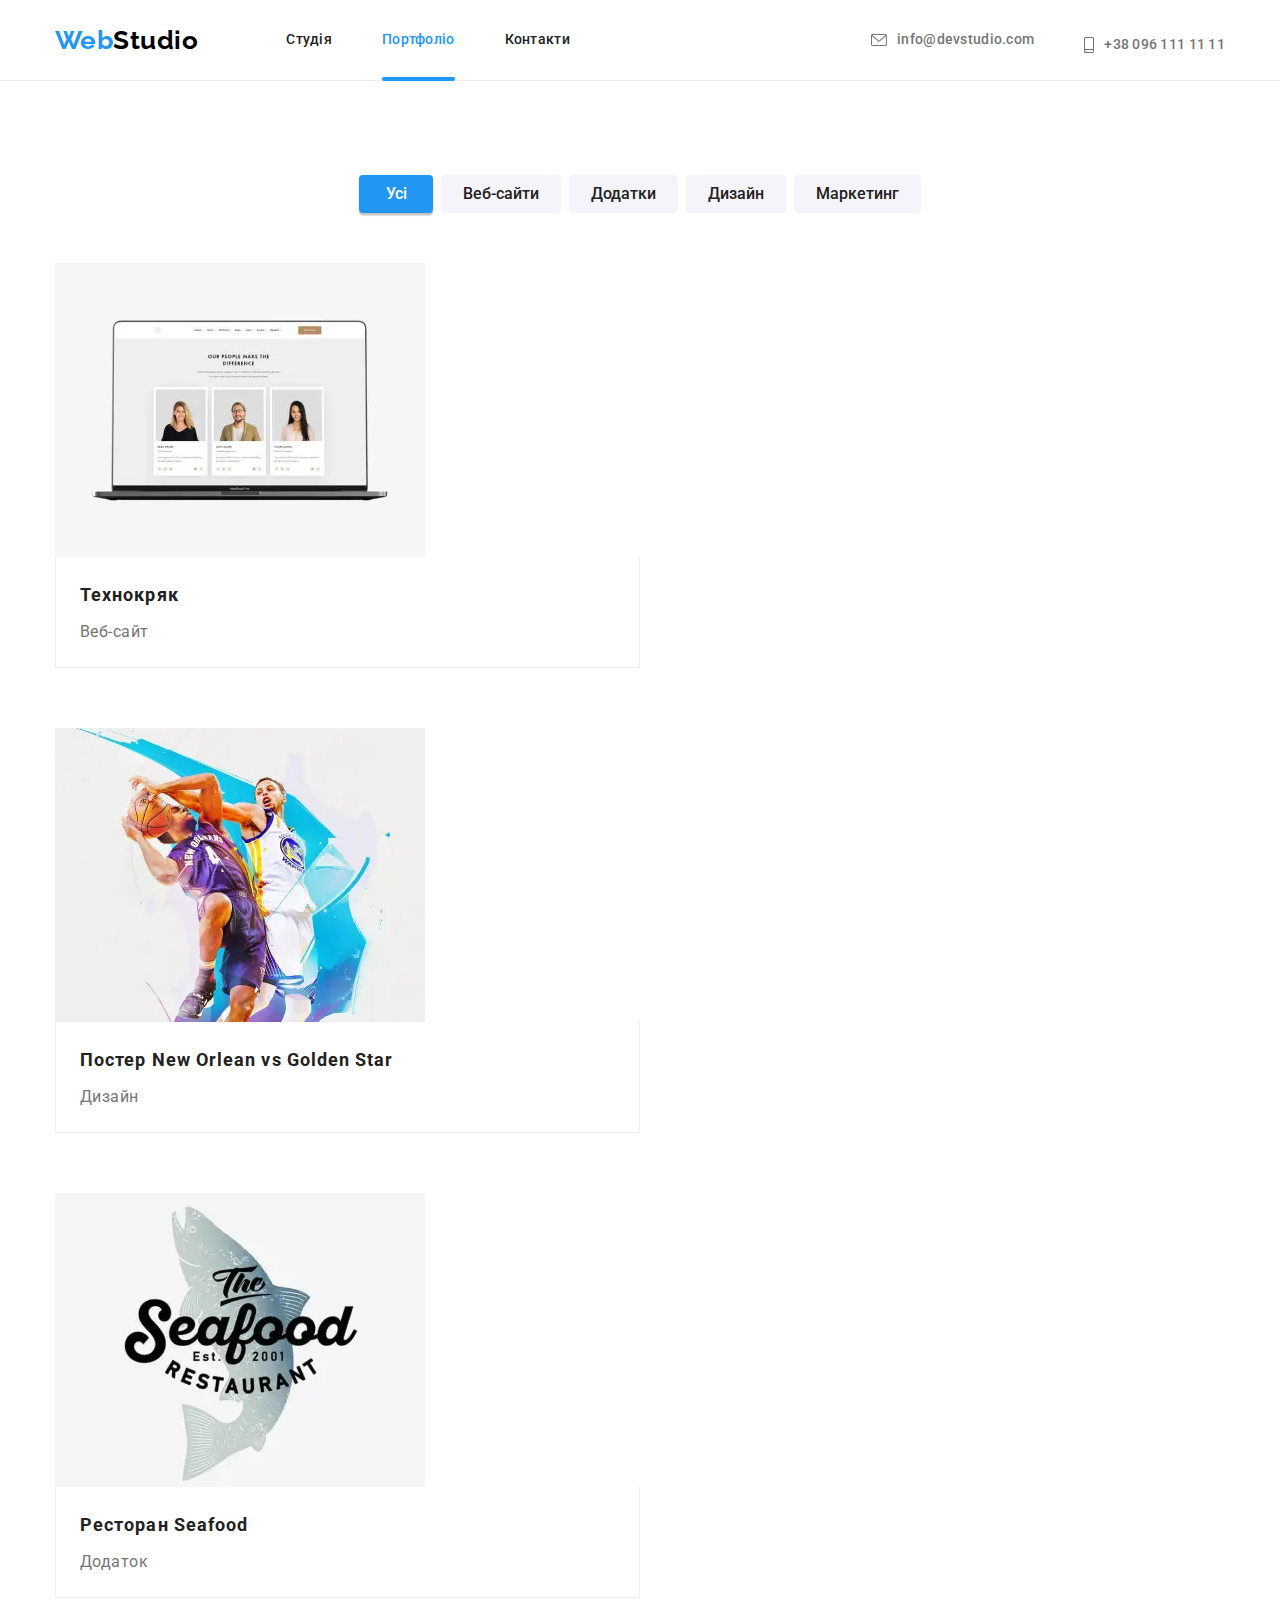
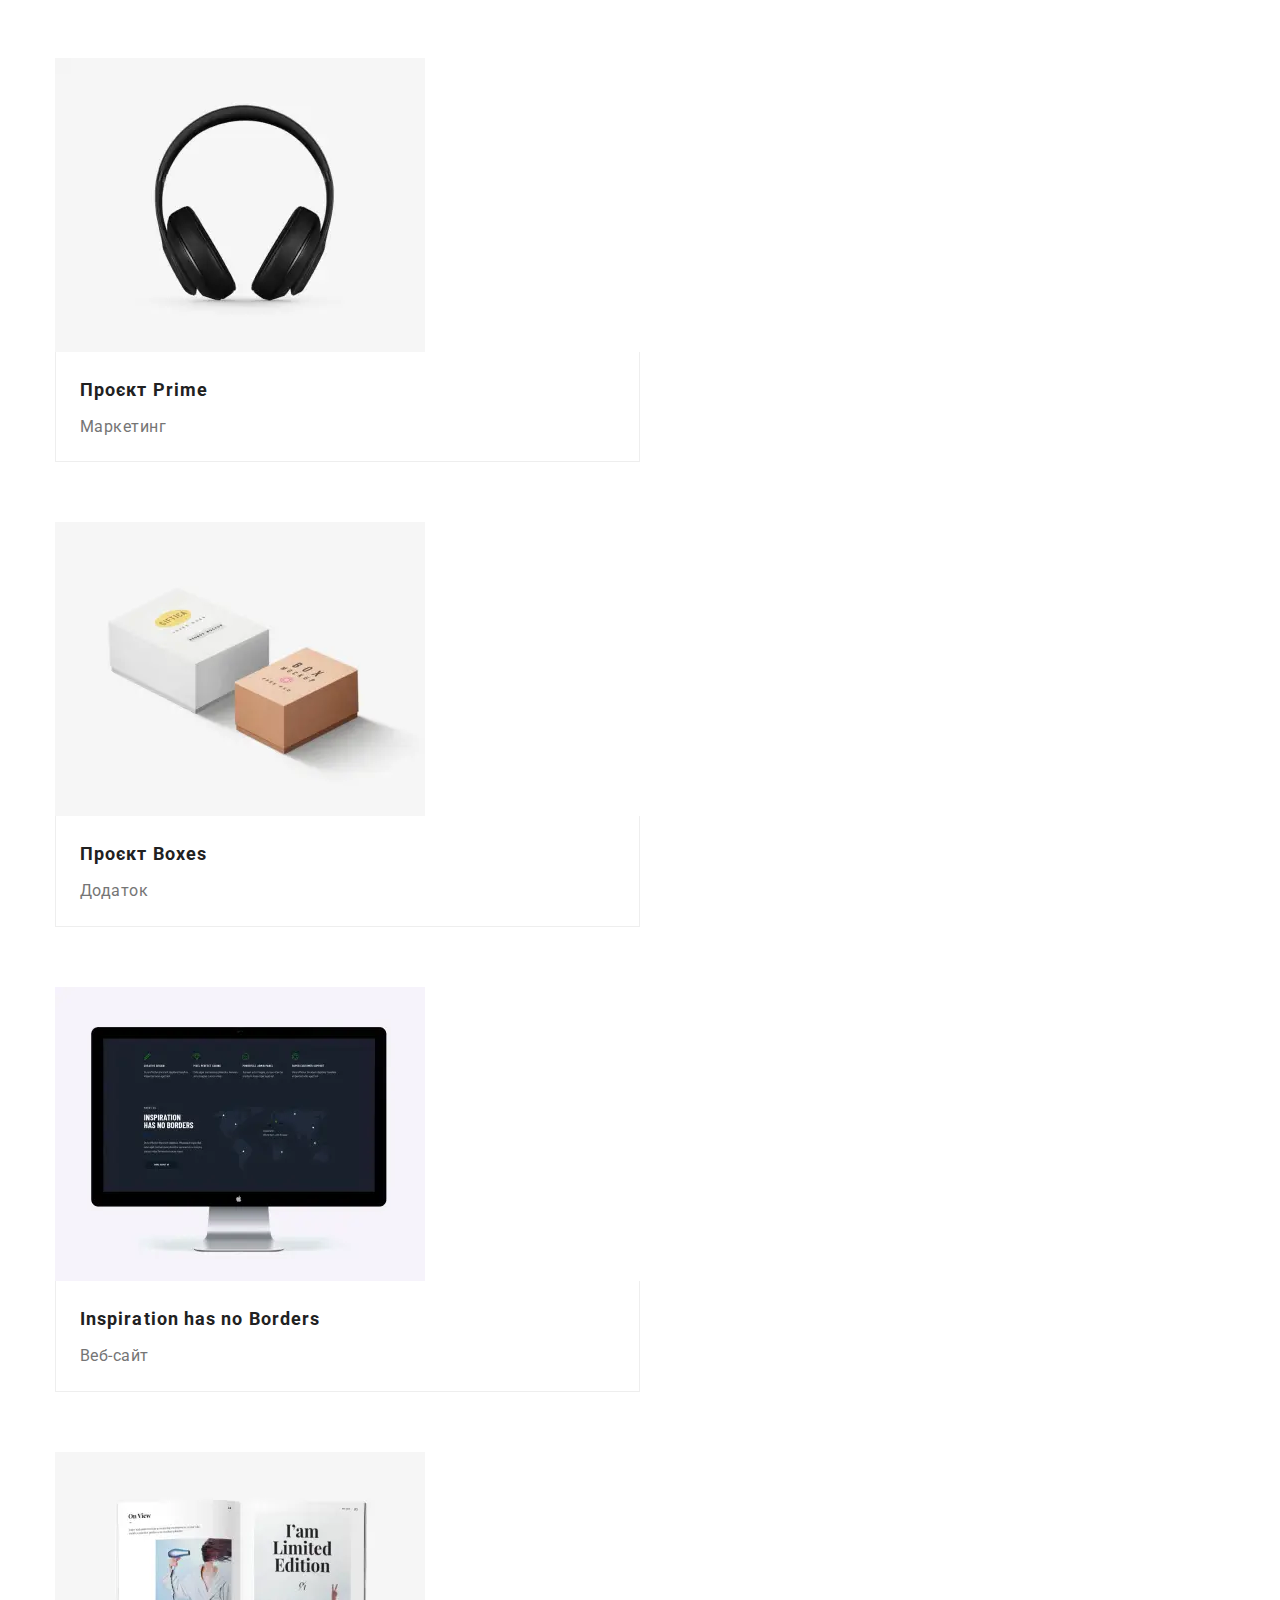
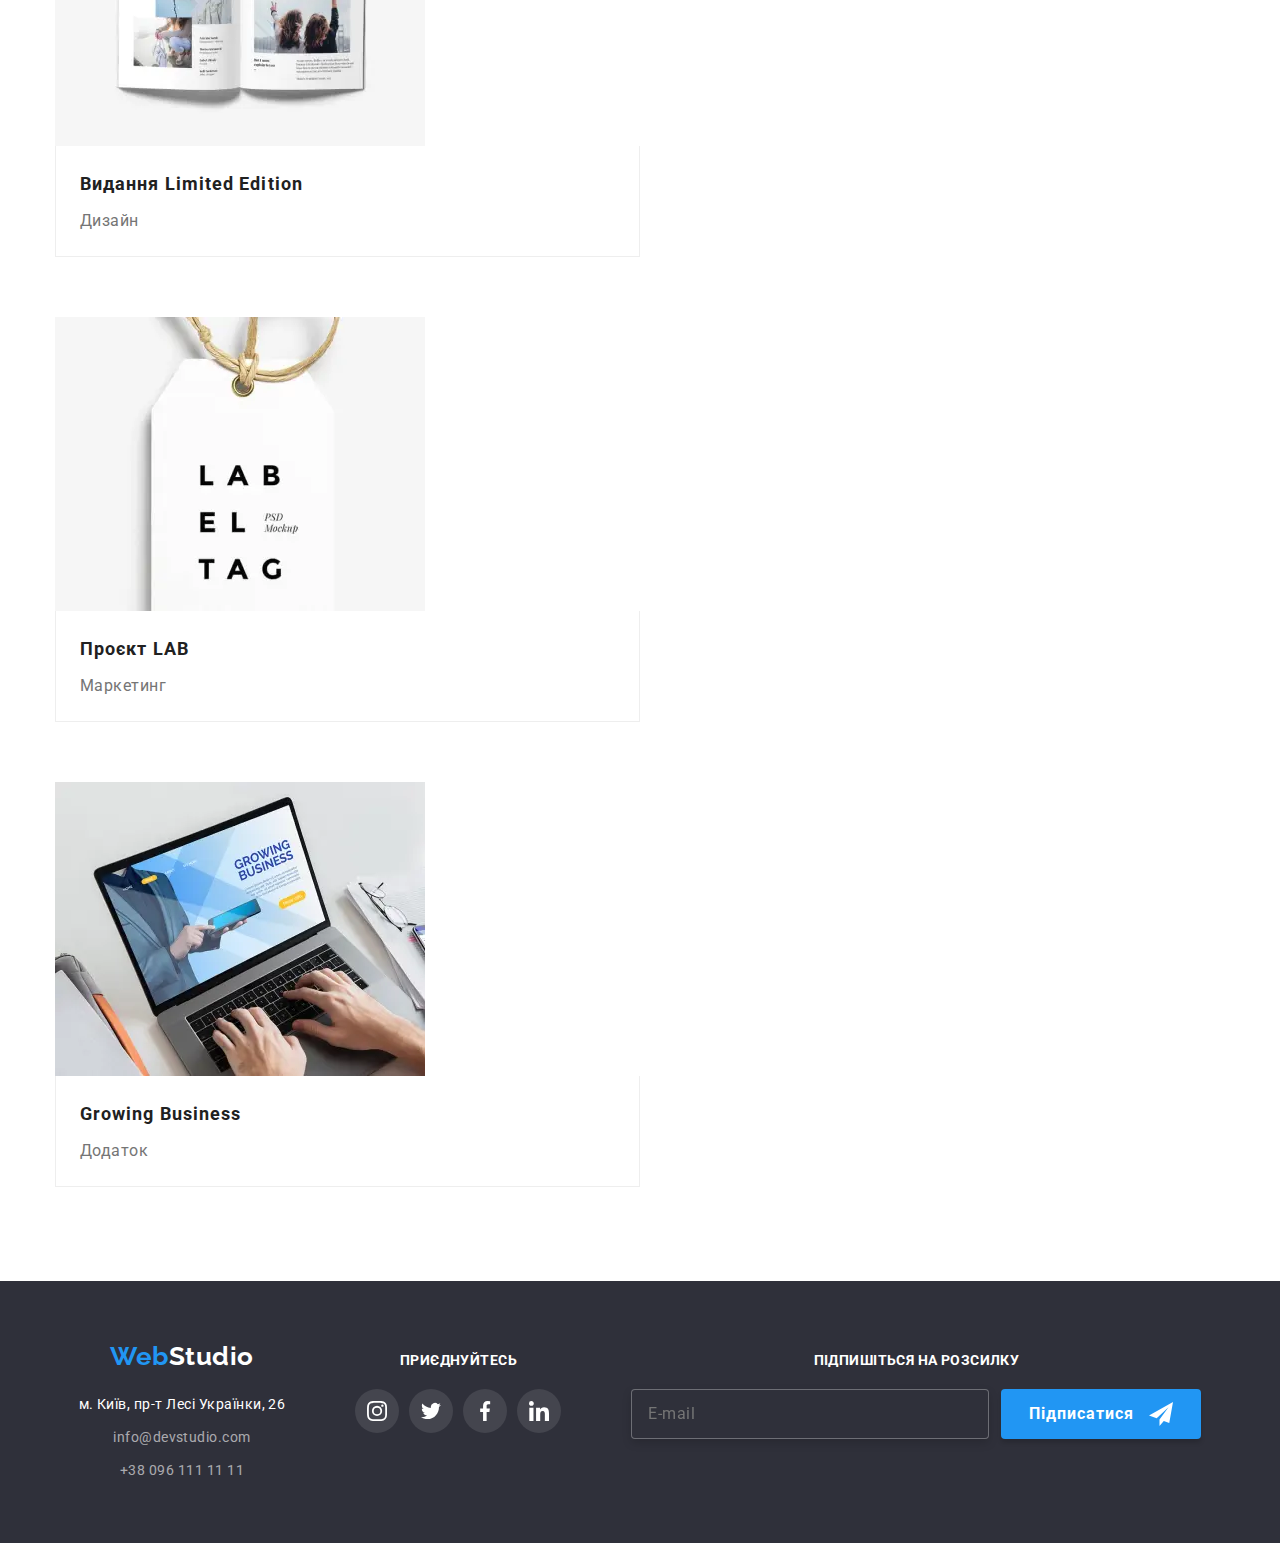
==== commit 1aecda78: "update" ====
--- a/portfolio.html
+++ b/portfolio.html
@@ -29,9 +29,9 @@
             <nav class="navigation">
                 <ul class="navigation__list">
                     <li class="navigation__item"><a href="./index.html"
-                            class="navigation__link navigation__link--active">Студія</a>
-                    </li>
-                    <li class="navigation__item"> <a href="./portfolio.html" class="link navigation__link"> Портфоліо
+                            class="navigation__link ">Студія</a>
+                    </li>
+                    <li class="navigation__item"> <a href="./portfolio.html" class="link navigation__link navigation__link--active"> Портфоліо
                         </a></li>
                     <li class="navigation__item"> <a href="" class=" navigation__link"> Контакти</a></li>
                 </ul>
@@ -59,9 +59,9 @@
             <nav class="mobile-menu__mobile-navigation">
                 <ul class="mobile-navigation__list-navigation">
                     <li class="list-navigation__item"><a href="./index.html"
-                            class="list-navigation__link list-navigation__link--active">Студія</a>
-                    </li>
-                    <li class="list-navigation__item"> <a href="./portfolio.html"> Портфоліо </a></li>
+                            class="list-navigation__link ">Студія</a>
+                    </li>
+                    <li class="list-navigation__item list-navigation__link--active"> <a href="./portfolio.html"> Портфоліо </a></li>
                     <li class="list-navigation__item"> <a href=""> Контакти</a></li>
                 </ul>
             </nav>
--- a/css/main.min.css
+++ b/css/main.min.css
@@ -1 +1 @@
-:root{--primary-text-color: #757575;--title-text-color: #212121;--accent-color: #2196F3;--second-background-color: #2F303A;--first-boby-color: #F5F5F5;--second-body-color: #F5F4FA;--white-color: #FFFFFF;--black-color: #000000;--column-gap: 30px;--margin-none: 0px;--icons-color: #AFB1B8}body{font-family:Roboto,sans-serif;color:var(--primary-text-color);background-color:var(--white-color);letter-spacing:.03em}p{margin:var(--margin-none)}img{display:block;max-width:100%;height:auto}h1,h2,h3,h4,h5,h6{margin:var(--margin-none)}ul,ol{list-style:none;padding-left:0px}a{text-decoration:none;color:inherit;transition:color 250ms cubic-bezier(0.4, 0, 0.2, 1)}a:hover,a:focus{color:var(--accent-color)}.section{padding-top:60px;padding-bottom:60px}@media screen and (min-width: 1200px){.section{padding-top:94px;padding-bottom:94px}}.title{color:var(--title-text-color);font-weight:700;font-size:36px;line-height:1.16;margin-bottom:50px;text-align:center}.container{padding-left:15px;padding-right:15px;align-items:center;margin-left:auto;margin-right:auto}@media screen and (min-width: 480px){.container{width:480px}}@media screen and (min-width: 768px){.container{width:768px}}@media screen and (min-width: 1200px){.container{width:1200px}}.visually-hidden{position:absolute;white-space:nowrap;width:1px;height:1px;overflow:hidden;border:0;padding:0;clip:rect(0 0 0 0);clip-path:inset(50%);margin:-1px}.header{background-color:var(--white-color);font-weight:500;border-bottom:solid 1px #ececec;position:relative}.header__container{display:flex;justify-content:space-between}@media screen and (min-width: 768px){.header__container{column-gap:88px;flex-basis:calc((100% - 88px)/2)}}.header-menu__container{display:none}@media screen and (min-width: 768px){.header-menu__container{display:flex;width:100%;justify-content:space-between;align-items:center}}@media screen and (max-width: 768px){.mobile-menu__button--open{display:inline-flex;margin:var(--margin-none);padding:0;border:none;background-color:rgba(0,0,0,0);width:40px;height:40px}}@media screen and (min-width: 768px){.mobile-menu__button--open{display:none}}.logo__link{font-family:Raleway,sans-serif;font-weight:700;color:var(--black-color)}@media screen and (max-width: 1200px){.logo__link{font-size:24px;line-height:1.16;padding:16px 0}}@media screen and (min-width: 1200px){.logo__link{font-size:26px;line-height:1.19}}.logo{color:var(--accent-color)}.logo__link--inverse{font-family:Raleway,sans-serif;font-weight:700;padding:0px}@media screen and (max-width: 1200px){.logo__link--inverse{font-size:24px;line-height:1.16}}@media screen and (min-width: 1200px){.logo__link--inverse{font-size:26px;line-height:1.19}}.navigation{font-weight:500;font-size:14px;line-height:1.14;letter-spacing:.02em;color:var(--title-text-color)}.navigation__list{display:flex;align-items:center;justify-content:center;margin:var(--margin-none)}.navigation__item{margin-right:50px;position:relative;text-align:center}.navigation__item:last-child{margin-right:var(--margin-none)}.navigation__link{padding-top:32px;padding-bottom:32px;display:block}.navigation__link--active::after{content:"";color:var(--accent-color);position:absolute;left:0;bottom:-1px;display:block;width:100%;height:4px;background-color:var(--accent-color);border-radius:2px;margin:var(--margin-none)}.header__contacts{list-style:none;padding-left:0px;padding:0px;margin:var(--margin-none);color:var(--primary-text-color);fill:currentColor;display:flex}@media screen and (min-width: 768px){.header__contacts{flex-direction:column}}@media screen and (min-width: 1200px){.header__contacts{flex-direction:row;margin-left:auto}}.contacts__item{display:flex;align-items:center;justify-content:baseline}@media screen and (min-width: 768px){.contacts__item+.contacts__item{margin-left:0}}@media screen and (min-width: 1200px){.contacts__item+.contacts__item{margin-left:50px}}.contacts__link{display:flex;align-items:center;text-decoration:none;color:var(--primary-text-color);font-size:14px;line-height:1.14;letter-spacing:.02em;font-weight:500;fill:currentColor;transition:color 250ms cubic-bezier(0.4, 0, 0.2, 1),fill 250ms cubic-bezier(0.4, 0, 0.2, 1)}.contacts__link:hover,.contacts__link :focus{color:var(--accent-color);fill:var(--accent-color)}.contact__icon{margin-right:10px;fill:currentColor}@media screen and (max-width: 768px){.contact__icon{display:none}}.contact__icon:hover,.contact__icon :focus{fill:var(--accent-color)}.mobile-menu{opacity:0;pointer-events:none;background-color:var(--white-color);position:fixed;top:0;left:0;width:100%;height:100%;z-index:100;letter-spacing:.02em;visibility:hidden;transform:scale(1)}.mobile-menu.is-open{visibility:visible;opacity:1;transition:opasity 250ms cubic-bezier(0.4, 0, 0.2, 1)}.mobile-menu__container{display:flex;flex-direction:column;justify-content:space-between;padding-top:48px;padding-left:40px;height:100%}@media screen and (max-width: 768px){.mobile-menu__button--close{display:inline-flex;margin:var(--margin-none);border:none;background-color:rgba(0,0,0,0);width:40px;height:40px;position:absolute;top:0;right:15px;fill:currentcolor;line-height:0}.mobile-menu__button--close:hover,.mobile-menu__button--close:focus{fill:var(--accent-color)}}.mobile-menu--position{width:100%;display:flex;flex-direction:column}.mobile-menu__mobile-navigation{margin:var(--margin-none);font-weight:500;font-size:40px;line-height:1.17;width:100%;letter-spacing:.02em;color:var(--title-text-color)}.mobile-navigation__list-navigation{margin:var(--margin-none)}.list-navigation__item+.list-navigation__item{margin-top:32px}.list-navigation__link--active{color:var(--accent-color)}.mobile-menu__contact-list-mobile{margin:var(--margin-none);width:100%}.contact-list-mobile__item+.contact-list-mobile__item{margin-top:32px}.contact-list-mobile__tel{display:block;font-size:34px;line-height:1.17;letter-spacing:.02em;color:var(--accent-color);text-align:start;width:100%}.contact-list-mobile__mail{font-size:24px;line-height:1.16;letter-spacing:.02em}.mobile-menu__social-media-list{display:flex;flex-wrap:wrap;width:100%;margin-top:64px;margin-bottom:48px;font-size:18px;line-height:1.22;letter-spacing:.02em;color:var(--accent-color)}.social-media__item{display:flex}.social-media__item:not(:last-child)::after{content:"";display:block;width:1px;height:22px;margin:var(--margin-none);background-color:rgba(33,33,33,.2);margin:0 10px}.hero{max-width:1600px;background-image:linear-gradient(to right, rgba(47, 48, 58, 0.4), rgba(47, 48, 58, 0.4)),url(../images/hero-section/hero-mob.jpg);background-repeat:no-repeat;background-size:cover;background-position:center;flex-direction:column;text-align:center}@media screen and (max-width: 1200px){.hero{padding:118px 0;background-image:linear-gradient(to right, rgba(47, 48, 58, 0.4), rgba(47, 48, 58, 0.4)),url(../images/hero-section/hero-tab.jpg)}}@media screen and (min-width: 1200px){.hero{background-image:linear-gradient(to right, rgba(47, 48, 58, 0.4), rgba(47, 48, 58, 0.4)),url(../images/hero-section/hero-desk.jpg);padding:200px 0;margin:0 auto}}@media screen and (min-device-pixel-ratio: 2)and (min-width: 1200px),screen and (min-resolution: 192dpi)and (min-width: 1200px),screen and (min-resolution: 2dppx)and (min-width: 1200px){.hero{background-image:linear-gradient(to right, rgba(47, 48, 58, 0.4), rgba(47, 48, 58, 0.4)),url(../images/hero-section/hero-desk@2x.jpg)}}@media screen and (min-device-pixel-ratio: 2)and (min-width: 768px),screen and (min-resolution: 192dpi)and (min-width: 768px),screen and (min-resolution: 2dppx)and (min-width: 768px){.hero{background-image:linear-gradient(to right, rgba(47, 48, 58, 0.4), rgba(47, 48, 58, 0.4)),url(../images/hero-section/hero-tab@2x.jpg)}}@media screen and (min-device-pixel-ratio: 2)and (max-width: 767px),screen and (min-resolution: 192dpi)and (max-width: 767px),screen and (min-resolution: 2dppx)and (max-width: 767px){.hero{background-image:linear-gradient(to right, rgba(47, 48, 58, 0.4), rgba(47, 48, 58, 0.4)),url(../images/hero-section/hero-mob@2x.jpg)}}.hero__title{color:var(--white-color);font-weight:900;letter-spacing:.06em;text-transform:uppercase;margin-left:auto;margin-right:auto}@media screen and (max-width: 1200px){.hero__title{font-size:26px;line-height:1.62}}@media screen and (min-width: 1200px){.hero__title{font-size:44px;line-height:1.34;width:696px}}.hero__button{font-family:"Roboto",sans-serif;font-weight:700;font-size:16px;line-height:1.88;letter-spacing:.06em;color:var(--white-color);background-color:var(--accent-color);box-shadow:0px 4px 4px rgba(0,0,0,.15);cursor:pointer;border:0;border-radius:4px;margin-top:var(--column-gap);padding:10px 32px;transition:background-color 250ms cubic-bezier(0.4, 0, 0.2, 1)}@media screen and (max-width: 1200px){.hero__button{padding:10px 24px}}.hero__button:hover,.hero__button:focus{background-color:#188ce8}@media screen and (min-width: 768px)and (max-width: 1200px){.benefits-list{display:flex;flex-wrap:wrap;gap:30px;margin:var(--margin-none)}}@media screen and (min-width: 1200px){.benefits-list{display:flex;margin:var(--margin-none)}}@media screen and (max-width: 768px){.benefits__item+.benefits__item{margin-top:var(--column-gap)}}@media screen and (min-width: 768px){.benefits__item{flex-basis:calc((100% - 30px)/2)}}@media screen and (min-width: 1200px){.benefits__item{width:calc((100% - 90px)/4);margin-right:30px}.benefits__item:last-child{margin-right:var(--margin-none)}}.benefits__icon{display:flex;justify-content:center;background-color:var(--second-body-color);margin-bottom:30px;height:120px;align-items:center}.benefits__titles{color:var(--title-text-color);font-weight:700;font-size:14px;line-height:1.14;text-transform:uppercase;margin-top:var(--margin-none);margin-bottom:10px}@media screen and (max-width: 768px){.benefits__titles{text-align:center}}.benefits__text{font-size:14px;line-height:1.71;margin-bottom:30px;margin:var(--margin-none)}.about-section{padding-top:0}@media screen and (max-width: 1200px){.about-section{display:none}}.about-section__gallery{display:flex;margin:var(--margin-none);column-gap:var(--column-gap)}.about-section__container{position:relative}.about-section__text{position:absolute;width:100%;height:70px;bottom:0;display:flex;justify-content:center;align-items:center;font-weight:700;font-size:14px;line-height:1.14;-align:center;letter-spacing:.03em;text-transform:uppercase;color:var(--white-color);background-color:rgba(47,48,58,.8)}.team{background-color:var(--second-body-color)}.team__list{display:flex;margin:var(--margin-none)}@media screen and (max-width: 768px){.team__list{flex-direction:column;gap:30px}}@media screen and (min-width: 768px)and (max-width: 1200px){.team__list{flex-wrap:wrap;gap:30px}}.team__item{background-color:var(--white-color);border-radius:0px 0px 4px 4px;box-shadow:0px 1px 3px rgba(0,0,0,.12),0px 1px 1px rgba(0,0,0,.14),0px 2px 1px rgba(0,0,0,.2)}.team__item:last-child{margin-right:var(--margin-none)}@media screen and (max-width: 768px){.team__item{max-width:450px;margin:var(--margin-none)}}@media screen and (min-width: 768px){.team__item{width:calc((100% - 30px)/2)}}@media screen and (min-width: 1200px){.team__item{width:calc((100% - 90px)/4);margin-right:30px}}.team__description{padding-top:30px;padding-bottom:30px}.team__titles{color:var(--title-text-color);font-weight:500;font-size:16px;line-height:1.19;margin:var(--margin-none);margin-bottom:10px;text-align:center}.team__profession{font-size:16px;line-height:1.19;margin:var(--margin-none);text-align:center}.team__contact{margin:var(--margin-none);display:flex;column-gap:10px;justify-content:center;margin-top:10px}.team__link{text-decoration:none;width:44px;height:44px;display:flex;align-items:center;justify-content:center;color:var(--icons-color);fill:currentColor;border-radius:50%;transition:fill 250ms cubic-bezier(0.4, 0, 0.2, 1),background-color 250ms cubic-bezier(0.4, 0, 0.2, 1)}.team__link:hover,.team__link:focus{background-color:var(--accent-color);fill:var(--white-color)}.clients__list{display:flex;flex-wrap:wrap;gap:30px}.clients__item{color:var(--icons-color);fill:currentColor}@media screen and (max-width: 768px){.clients__item{flex-basis:calc((100% - 30px)/2)}}@media screen and (min-width: 768px){.clients__item{flex-basis:calc((100% - 60px)/3)}}@media screen and (min-width: 1200px){.clients__item{flex-basis:calc((100% - 150px)/6)}}.clients__link{height:92px;border:1px solid #afb1b8;border-radius:4px;display:flex;align-items:center;justify-content:center;transition:color 250ms cubic-bezier(0.4, 0, 0.2, 1),border 250ms cubic-bezier(0.4, 0, 0.2, 1)}.clients__link:hover,.clients__link:focus{color:var(--accent-color);border:1px solid var(--accent-color)}.clients__icon{fill:currentColor}.butttons-list{list-style:none;display:flex;column-gap:8px;padding-left:0px;justify-content:flex-start;margin-bottom:var(--margin-none);margin-top:var(--margin-none)}@media screen and (max-width: 768px){.butttons-list{flex-wrap:wrap;width:100%;gap:15px}}@media screen and (min-width: 768px){.butttons-list{justify-content:center}}.butttons-list__button{font-family:"Roboto",sans-serif;font-weight:500;font-size:16px;line-height:1.62;background-color:var(--second-body-color);color:var(--title-text-color);cursor:pointer;border-radius:4px;border:0px;padding:6px 22px;min-width:74px;transition:color 250ms cubic-bezier(0.4, 0, 0.2, 1),background-color 250ms cubic-bezier(0.4, 0, 0.2, 1),box-shadow 250ms cubic-bezier(0.4, 0, 0.2, 1)}.butttons-list__button:hover,.butttons-list__button:focus{background-color:var(--accent-color);color:var(--white-color);box-shadow:0px 3px 1px rgba(0,0,0,.1),0px 1px 2px rgba(0,0,0,.08),0px 2px 2px rgba(0,0,0,.12)}.butttons-list__button--active{background-color:var(--accent-color);color:var(--white-color);box-shadow:0px 3px 1px rgba(0,0,0,.1),0px 1px 2px rgba(0,0,0,.08),0px 2px 2px rgba(0,0,0,.12)}.products{margin-top:50px;display:flex}@media screen and (max-width: 768px){.products{flex-direction:column;gap:30px;align-items:center}}@media screen and (max-width: 1200px){.products{flex-wrap:wrap;gap:30px}}@media screen and (min-width: 1200px){.products{flex-wrap:wrap;margin-right:calc(-1*var(--column-gap));margin-bottom:calc(-1*var(--column-gap))}}@media screen and (max-width: 768px){.products__item{max-width:450px}}@media screen and (max-width: 768px){.products__item{flex-basis:calc((100% - 30px)/2)}}@media screen and (min-width: 1200px){.products__item{width:calc(33.3333333333% - var(--column-gap));margin-right:var(--column-gap);margin-bottom:var(--column-gap)}.products__item:nth-child(3n){margin-right:var(--margin-none)}}.products__link{text-decoration:none;color:var(--primary-text-color);font-size:16px;line-height:1.87;margin:var(--margin-none);display:block;transition:box-shadow 250ms cubic-bezier(0.4, 0, 0.2, 1)}@media screen and (max-width: 1200px){.products__link{display:flex;flex-direction:column;height:100%;width:326px}}.products__link:hover,.products__link:focus{box-shadow:0px 1px 1px rgba(0,0,0,.12),0px 4px 4px rgba(0,0,0,.06),1px 4px 6px rgba(0,0,0,.16)}.products__tumb{position:relative;overflow:hidden}.tumb__owerlay{position:absolute;display:flex;width:100%;height:294px;align-items:center;padding-left:24px;padding-right:24px;top:0;left:0;transform:translateY(100%);font-size:18px;line-height:1.56;letter-spacing:.03em;color:var(--white-color);background-color:rgba(33,150,243,.9);transition:transform 250ms cubic-bezier(0.4, 0, 0.2, 1)}.products__link:hover .tumb__owerlay,.products__link:focus .tumb__owerlay{transform:translateY(0)}.products__description{padding:20px 24px;flex-grow:1;border-bottom:1px solid #eee;border-left:1px solid #eee;border-right:1px solid #eee;color:var(--primary-text-color)}.description__title{font-weight:700;font-size:18px;line-height:2;letter-spacing:.06em;color:var(--title-text-color);margin:var(--margin-none);margin-bottom:4px}.backdrop{position:fixed;top:0;left:0;width:100%;height:100%;background:rgba(0,0,0,.2);opacity:1;transition:opasity 250ms cubic-bezier(0.4, 0, 0.2, 1)}.backdrop.is-hidden{opacity:0;pointer-events:none}.modal{position:absolute;display:flex;flex-direction:column;padding:40px;transition:transform 250ms cubic-bezier(0.4, 0, 0.2, 1);background:#fff;color:var(--black-color);box-shadow:0px 1px 3px rgba(0,0,0,.12),0px 1px 1px rgba(0,0,0,.14),0px 2px 1px rgba(0,0,0,.2);border-radius:4px;transform:translate(-50%, -50%) scale(1)}@media screen and (max-width: 768px){.modal{max-width:450px;top:93px;left:15px;right:15px;transform:scale(1)}}@media screen and (min-width: 768px){.modal{min-width:450px;max-width:528px;min-height:581px;top:50%;left:50%}}.backdrop.is-hidden .modal{transform:translate(-50%, -50%) scale(1.25)}.modal__button{position:absolute;right:8px;top:8px;cursor:pointer;width:30px;height:30px;padding:var(--margin-none);background:var(--white-color);border:1px solid rgba(0,0,0,.1);border-radius:50%;color:var(--black-color);fill:currentColor;transition:color 250ms cubic-bezier(0.4, 0, 0.2, 1)}.modal__button:hover,.modal__button:focus{color:var(--accent-color)}.modal__title{margin-bottom:12px;text-align:center;font-weight:700;font-size:20px;line-height:1.15;letter-spacing:.03em}.modal__input{display:flex;flex-direction:column;position:relative;margin-bottom:10px;font-size:12px;line-height:1.66;letter-spacing:.01em;color:var(--primary-text-color);transition:fill 250ms cubic-bezier(0.4, 0, 0.2, 1)}.modal__input:hover,.modal__input:focus-within{fill:var(--accent-color)}.modal__input--margin{margin-bottom:0}.input__label{font-size:12px;line-height:1.16;letter-spacing:.01em;margin-bottom:4px}.modal__input--position{position:relative}.input__form{display:block;width:100%;resize:none;border:1px solid rgba(33,33,33,.2);border-radius:4px;height:40px;padding:12px 42px;fill:currentColor;transition:border 250ms cubic-bezier(0.4, 0, 0.2, 1)}.input__form:hover,.input__form:focus{border:1px solid var(--accent-color);outline:none}.input__form--settings-textarea{margin-top:4px;padding-left:16px;resize:none;width:100%;height:120px;color:rgba(117,117,117,.5)}.input__icon{position:absolute;top:50%;left:12px;transform:translateY(-50%);width:18px;height:18px}.modal__agreement{margin-top:20px;position:relative;display:flex;flex-direction:column;align-items:center}.agreement__title{display:block;margin-left:8px;padding-left:15px;line-height:1.71;letter-spacing:.03em;color:var(--primary-text-color)}@media screen and (max-width: 1200px){.agreement__title{font-size:12px}}@media screen and (min-width: 1200px){.agreement__title{font-size:14px}}.agreement__title--margin{margin-bottom:30px}.checkbox__icon{display:inline-block;position:absolute;top:5px;width:16px;height:15px;border:2px solid var(--title-text-color);border-radius:2px;transition:background-color 250ms cubic-bezier(0.4, 0, 0.2, 1)}.checkbox:checked+.checkbox__icon{background-color:var(--accent-color);background-image:url(../images/icon\ check.svg);background-size:contain;background-origin:border-box;border-color:var(--accent-color)}.checkbox:focus+.checkbox__icon{border-color:var(--accent-color)}.agreement__link{text-decoration:underline;line-height:1.71;letter-spacing:.03em;color:var(--accent-color)}@media screen and (max-width: 1200px){.agreement__link{font:size 12px}}@media screen and (min-width: 1200px){.agreement__link{font:size 14px}}.agreement__link:hover{text-decoration:none}.modal__button--send{width:200px;height:50px;padding:0;background-color:var(--accent-color);box-shadow:0px 4px 4px rgba(0,0,0,.15);border-radius:4px;border:none;font-weight:700;font-size:16px;line-height:1.88;text-align:center;letter-spacing:.06em;color:var(--white-color);cursor:pointer;transition:background-color 250ms cubic-bezier(0.4, 0, 0.2, 1)}.send-button:hover,.send-button:focus{background:#188ce8}.footer{background-color:var(--second-background-color);color:var(--white-color);font-size:14px;line-height:1.71;padding-top:60px;padding-bottom:60px}.footer--container{display:flex}@media screen and (max-width: 768px){.footer--container{flex-direction:column;text-align:center}}@media screen and (min-width: 768px){.footer--container{flex-wrap:wrap;text-align:center;justify-content:center}}@media screen and (min-width: 1200px){.footer--container{column-gap:70px;align-items:baseline}}.footer__content{display:flex;margin-bottom:60px}@media screen and (max-width: 768px){.footer__content{flex-direction:column}}@media screen and (min-width: 768px){.footer__content{column-gap:165px;margin-left:auto;margin-right:auto}}@media screen and (min-width: 1200px){.footer__content{column-gap:70px;margin:0;align-items:baseline}}.address{font-style:normal;margin-top:20px;padding:0px}@media screen and (max-width: 768px){.address{margin-bottom:60px}}.address__list{list-style:none;padding:0px;margin:0px}.address__item:not(:last-child){margin-bottom:9px}.address__link{color:rgba(255,255,255,.6);padding:0px}.join__container{display:flex;flex-direction:column}@media screen and (max-width: 768px){.join__container{justify-content:center;align-items:center}}.join{text-transform:uppercase;font-weight:700;font-size:14px;line-height:1.14;letter-spacing:.03em;color:var(--white-color)}.join__contact-list{margin:var(--margin-none);display:flex;column-gap:10px;justify-content:center;margin-top:20px}.join__link{text-decoration:none;display:flex;align-items:center;justify-content:center;color:var(--white-color);fill:currentColor;background-color:rgba(255,255,255,.1);border-radius:50%;width:44px;height:44px;transition:background-color 250ms cubic-bezier(0.4, 0, 0.2, 1),fill 250ms cubic-bezier(0.4, 0, 0.2, 1),border-radius 250ms cubic-bezier(0.4, 0, 0.2, 1)}.join__link:hover,.join__link:focus{background-color:var(--accent-color);fill:var(--white-color);border-radius:50%}@media screen and (max-width: 768px){.footer-form--container{flex-direction:column;justify-content:center;align-items:center;text-align:center}}.footer-form__title{margin-bottom:20px;font-weight:700;font-size:14px;line-height:1.14;letter-spacing:.03em;text-transform:uppercase}.footer-form__input--container{display:flex;flex-direction:column}@media screen and (min-width: 1200px){.footer-form__input--container{flex-direction:row}}.footer-form__input{height:50px;padding:15px 16px;font-size:16px;line-height:1.25;letter-spacing:.03em;background-color:var(--second-background-color);color:rgba(255,255,255,.6);border:1px solid rgba(255,255,255,.3);filter:drop-shadow(0px 4px 4px rgba(0, 0, 0, 0.15));border-radius:4px}@media screen and (max-width: 768px){.footer-form__input{width:100%}}@media screen and (min-width: 768px){.footer-form__input{width:450px}}@media screen and (min-width: 1200px){.footer-form__input{width:358px}}.footer-form__button{display:flex;align-items:center;text-align:center;justify-content:space-between;cursor:pointer;padding:10px 28px;width:200px;height:50px;font-weight:700;font-size:16px;line-height:1.88;letter-spacing:.06em;color:var(--white-color);background-color:var(--accent-color);box-shadow:0px 4px 4px rgba(0,0,0,.15);border-radius:4px;border:0px}@media screen and (max-width: 1200px){.footer-form__button{margin-top:20px;margin-left:auto;margin-right:auto}}@media screen and (min-width: 1200px){.footer-form__button{margin-left:12px}}/*# sourceMappingURL=main.min.css.map */+:root{--primary-text-color: #757575;--title-text-color: #212121;--accent-color: #2196F3;--second-background-color: #2F303A;--first-boby-color: #F5F5F5;--second-body-color: #F5F4FA;--white-color: #FFFFFF;--black-color: #000000;--column-gap: 30px;--margin-none: 0px;--icons-color: #AFB1B8}body{font-family:Roboto,sans-serif;color:var(--primary-text-color);background-color:var(--white-color);letter-spacing:.03em}p{margin:var(--margin-none)}img{display:block;max-width:100%;height:auto}h1,h2,h3,h4,h5,h6{margin:var(--margin-none)}ul,ol{list-style:none;padding-left:0px;margin:0}a{text-decoration:none;color:inherit;transition:color 250ms cubic-bezier(0.4, 0, 0.2, 1)}a:hover,a:focus{color:var(--accent-color)}.section{padding-top:60px;padding-bottom:60px}@media screen and (min-width: 1200px){.section{padding-top:94px;padding-bottom:94px}}.title{color:var(--title-text-color);font-weight:700;font-size:28px;line-height:1.16;margin-bottom:50px;text-align:center}@media screen and (min-width: 1200px){.title{font-size:36px}}.container{padding-left:15px;padding-right:15px;align-items:center;margin-left:auto;margin-right:auto}@media screen and (max-width: 767px){.container{max-width:480px}}@media screen and (min-width: 768px){.container{width:768px}}@media screen and (min-width: 1200px){.container{width:1200px}}.visually-hidden{position:absolute;white-space:nowrap;width:1px;height:1px;overflow:hidden;border:0;padding:0;clip:rect(0 0 0 0);clip-path:inset(50%);margin:-1px}.header{background-color:var(--white-color);font-weight:500;border-bottom:solid 1px #ececec;position:relative}.header__container{display:flex;justify-content:space-between}@media screen and (min-width: 768px){.header__container{column-gap:88px;flex-basis:calc((100% - 88px)/2)}}.header-menu__container{display:none}@media screen and (min-width: 768px){.header-menu__container{display:flex;width:100%;justify-content:space-between;align-items:center}}@media screen and (max-width: 768px){.mobile-menu__button--open{display:inline-flex;margin:var(--margin-none);padding:0;border:none;background-color:rgba(0,0,0,0);width:40px;height:40px}}@media screen and (min-width: 768px){.mobile-menu__button--open{display:none}}.logo__link{font-family:Raleway,sans-serif;font-weight:700;color:var(--black-color)}@media screen and (max-width: 1200px){.logo__link{font-size:24px;line-height:1.16;padding:16px 0}}@media screen and (min-width: 1200px){.logo__link{font-size:26px;line-height:1.19}}.logo{color:var(--accent-color)}.logo__link--inverse{font-family:Raleway,sans-serif;font-weight:700;padding:0px}@media screen and (max-width: 1200px){.logo__link--inverse{font-size:24px;line-height:1.16}}@media screen and (min-width: 1200px){.logo__link--inverse{font-size:26px;line-height:1.19}}.navigation{font-weight:500;font-size:14px;line-height:1.14;letter-spacing:.02em;color:var(--title-text-color)}.navigation__list{display:flex;align-items:center;justify-content:center;margin:var(--margin-none)}.navigation__item{margin-right:50px;position:relative;text-align:center}.navigation__item:last-child{margin-right:var(--margin-none)}.navigation__link{padding-top:32px;padding-bottom:32px;display:block}.navigation__link--active{color:var(--accent-color)}.navigation__link--active::after{content:"";color:var(--accent-color);position:absolute;left:0;bottom:-1px;display:block;width:100%;height:4px;background-color:var(--accent-color);border-radius:2px;margin:var(--margin-none)}.header__contacts{list-style:none;padding-left:0px;padding:0px;margin:var(--margin-none);color:var(--primary-text-color);fill:currentColor;display:flex}@media screen and (min-width: 768px){.header__contacts{flex-direction:column}}@media screen and (min-width: 1200px){.header__contacts{flex-direction:row;margin-left:auto}}.contacts__item{display:flex;align-items:center;justify-content:baseline}@media screen and (min-width: 768px){.contacts__item+.contacts__item{margin-left:0;margin-top:10px}}@media screen and (min-width: 1200px){.contacts__item+.contacts__item{margin-left:50px}}.contacts__link{display:flex;align-items:center;text-decoration:none;color:var(--primary-text-color);font-size:14px;line-height:1.14;letter-spacing:.02em;font-weight:500;fill:currentColor;transition:color 250ms cubic-bezier(0.4, 0, 0.2, 1),fill 250ms cubic-bezier(0.4, 0, 0.2, 1)}.contacts__link:hover,.contacts__link :focus{color:var(--accent-color);fill:var(--accent-color)}.contact__icon{margin-right:10px;fill:currentColor}@media screen and (max-width: 767px){.contact__icon{display:none}}.contact__icon:hover,.contact__icon :focus{fill:var(--accent-color)}.mobile-menu{opacity:0;background-color:var(--white-color);position:fixed;top:0;left:0;width:100%;height:100vh;z-index:100;letter-spacing:.02em;visibility:hidden;transition:opacity 250ms cubic-bezier(0.4, 0, 0.2, 1),visibility 250ms cubic-bezier(0.4, 0, 0.2, 1)}.mobile-menu.is-open{visibility:visible;opacity:1;transition:opasity 250ms cubic-bezier(0.4, 0, 0.2, 1)}.mobile-menu__container{display:flex;flex-direction:column;justify-content:space-between;padding:48px 40px;height:100%}@media screen and (max-width: 768px){.mobile-menu__button--close{display:inline-flex;margin:var(--margin-none);border:none;background-color:rgba(0,0,0,0);width:40px;height:40px;position:absolute;top:8px;right:15px;fill:currentcolor;line-height:0}.mobile-menu__button--close:hover,.mobile-menu__button--close:focus{fill:var(--accent-color)}}.mobile-menu--position{width:100%;display:flex;flex-direction:column}.mobile-menu__mobile-navigation{margin:var(--margin-none);font-weight:500;font-size:40px;line-height:1.17;width:100%;letter-spacing:.02em;color:var(--title-text-color)}.mobile-navigation__list-navigation{margin:var(--margin-none)}.list-navigation__item+.list-navigation__item{margin-top:32px}.list-navigation__link--active{color:var(--accent-color)}.mobile-menu__contact-list-mobile{margin:var(--margin-none);width:100%}.contact-list-mobile__item+.contact-list-mobile__item{margin-top:32px}.contact-list-mobile__tel{display:block;font-size:34px;line-height:1.17;letter-spacing:.02em;color:var(--accent-color);text-align:start;width:100%}.contact-list-mobile__mail{font-size:24px;line-height:1.16;letter-spacing:.02em}.mobile-menu__social-media-list{display:flex;flex-wrap:wrap;width:100%;margin-top:64px;font-size:18px;line-height:1.22;letter-spacing:.02em;color:var(--accent-color)}.social-media__item{display:flex}.social-media__item:not(:last-child)::after{content:"";display:block;width:1px;height:22px;margin:var(--margin-none);background-color:rgba(33,33,33,.2);margin:0 10px}.hero{max-width:1600px;background-image:linear-gradient(to right, rgba(47, 48, 58, 0.4), rgba(47, 48, 58, 0.4)),url(../images/hero-section/hero-mob.jpg);background-repeat:no-repeat;background-size:cover;background-position:center;flex-direction:column;text-align:center}@media screen and (max-width: 1200px){.hero{padding:118px 0;background-image:linear-gradient(to right, rgba(47, 48, 58, 0.4), rgba(47, 48, 58, 0.4)),url(../images/hero-section/hero-tab.jpg)}}@media screen and (min-width: 1200px){.hero{background-image:linear-gradient(to right, rgba(47, 48, 58, 0.4), rgba(47, 48, 58, 0.4)),url(../images/hero-section/hero-desk.jpg);padding:200px 0;margin:0 auto}}@media screen and (min-device-pixel-ratio: 2)and (min-width: 1200px),screen and (min-resolution: 192dpi)and (min-width: 1200px),screen and (min-resolution: 2dppx)and (min-width: 1200px){.hero{background-image:linear-gradient(to right, rgba(47, 48, 58, 0.4), rgba(47, 48, 58, 0.4)),url(../images/hero-section/hero-desk@2x.jpg)}}@media screen and (min-device-pixel-ratio: 2)and (min-width: 768px),screen and (min-resolution: 192dpi)and (min-width: 768px),screen and (min-resolution: 2dppx)and (min-width: 768px){.hero{background-image:linear-gradient(to right, rgba(47, 48, 58, 0.4), rgba(47, 48, 58, 0.4)),url(../images/hero-section/hero-tab@2x.jpg)}}@media screen and (min-device-pixel-ratio: 2)and (max-width: 767px),screen and (min-resolution: 192dpi)and (max-width: 767px),screen and (min-resolution: 2dppx)and (max-width: 767px){.hero{background-image:linear-gradient(to right, rgba(47, 48, 58, 0.4), rgba(47, 48, 58, 0.4)),url(../images/hero-section/hero-mob@2x.jpg)}}.hero__title{color:var(--white-color);font-weight:900;letter-spacing:.06em;text-transform:uppercase;margin-left:auto;margin-right:auto}@media screen and (max-width: 1200px){.hero__title{font-size:26px;line-height:1.62}}@media screen and (min-width: 1200px){.hero__title{font-size:44px;line-height:1.34;width:696px}}.hero__button{font-family:"Roboto",sans-serif;font-weight:700;font-size:16px;line-height:1.88;letter-spacing:.06em;color:var(--white-color);background-color:var(--accent-color);box-shadow:0px 4px 4px rgba(0,0,0,.15);cursor:pointer;border:0;border-radius:4px;margin-top:var(--column-gap);padding:10px 32px;transition:background-color 250ms cubic-bezier(0.4, 0, 0.2, 1)}@media screen and (max-width: 1200px){.hero__button{padding:10px 24px}}.hero__button:hover,.hero__button:focus{background-color:#188ce8}@media screen and (min-width: 768px)and (max-width: 1200px){.benefits-list{display:flex;flex-wrap:wrap;gap:30px;margin:var(--margin-none)}}@media screen and (min-width: 1200px){.benefits-list{display:flex;margin:var(--margin-none)}}@media screen and (max-width: 768px){.benefits__item+.benefits__item{margin-top:var(--column-gap)}}@media screen and (min-width: 768px){.benefits__item{margin-top:0;flex-basis:calc((100% - 30px)/2)}}@media screen and (min-width: 1200px){.benefits__item{width:calc((100% - 90px)/4);margin-right:30px}.benefits__item:last-child{margin-right:var(--margin-none)}}.benefits__icon{display:flex;justify-content:center;background-color:var(--second-body-color);margin-bottom:30px;height:120px;align-items:center}.benefits__titles{color:var(--title-text-color);font-weight:700;font-size:14px;line-height:1.14;text-transform:uppercase;margin-top:var(--margin-none);margin-bottom:10px}@media screen and (max-width: 768px){.benefits__titles{text-align:center}}.benefits__text{font-size:14px;line-height:1.71;margin-bottom:30px;margin:var(--margin-none)}.about-section{padding-top:0}@media screen and (max-width: 1200px){.about-section{display:none}}.about-section__gallery{display:flex;margin:var(--margin-none);column-gap:var(--column-gap)}.about-section__container{position:relative}.about-section__text{position:absolute;width:100%;height:70px;bottom:0;display:flex;justify-content:center;align-items:center;font-weight:700;font-size:14px;line-height:1.14;-align:center;letter-spacing:.03em;text-transform:uppercase;color:var(--white-color);background-color:rgba(47,48,58,.8)}.team{background-color:var(--second-body-color)}.team__list{display:flex;margin:var(--margin-none)}@media screen and (max-width: 768px){.team__list{flex-direction:column;gap:30px}}@media screen and (min-width: 768px)and (max-width: 1200px){.team__list{flex-direction:row;flex-wrap:wrap;gap:30px}}.team__item{background-color:var(--white-color);border-radius:0px 0px 4px 4px;box-shadow:0px 1px 3px rgba(0,0,0,.12),0px 1px 1px rgba(0,0,0,.14),0px 2px 1px rgba(0,0,0,.2)}.team__item:last-child{margin-right:var(--margin-none)}@media screen and (max-width: 768px){.team__item{margin:var(--margin-none)}}@media screen and (min-width: 768px){.team__item{width:calc((100% - 30px)/2)}}@media screen and (min-width: 1200px){.team__item{width:calc((100% - 90px)/4);margin-right:30px}}.team__description{padding-top:30px;padding-bottom:30px}.team__titles{color:var(--title-text-color);font-weight:500;font-size:16px;line-height:1.19;margin:var(--margin-none);margin-bottom:10px;text-align:center}.team__profession{font-size:16px;line-height:1.19;margin:var(--margin-none);text-align:center}.team__contact{margin:var(--margin-none);display:flex;column-gap:10px;justify-content:center;margin-top:10px}.team__link{text-decoration:none;width:44px;height:44px;display:flex;align-items:center;justify-content:center;color:var(--icons-color);fill:currentColor;border-radius:50%;transition:fill 250ms cubic-bezier(0.4, 0, 0.2, 1),background-color 250ms cubic-bezier(0.4, 0, 0.2, 1)}.team__link:hover,.team__link:focus{background-color:var(--accent-color);fill:var(--white-color)}.clients__list{display:flex;flex-wrap:wrap;gap:30px}.clients__item{color:var(--icons-color);fill:currentColor}@media screen and (max-width: 768px){.clients__item{flex-basis:calc((100% - 30px)/2)}}@media screen and (min-width: 768px){.clients__item{flex-basis:calc((100% - 60px)/3)}}@media screen and (min-width: 1200px){.clients__item{flex-basis:calc((100% - 150px)/6)}}.clients__link{height:92px;border:1px solid #afb1b8;border-radius:4px;display:flex;align-items:center;justify-content:center;transition:color 250ms cubic-bezier(0.4, 0, 0.2, 1),border 250ms cubic-bezier(0.4, 0, 0.2, 1)}.clients__link:hover,.clients__link:focus{color:var(--accent-color);border:1px solid var(--accent-color)}.clients__icon{fill:currentColor}.butttons-list{list-style:none;display:flex;gap:15px 8px;padding-left:0px;justify-content:flex-start;margin-bottom:var(--margin-none);margin-top:var(--margin-none)}@media screen and (max-width: 768px){.butttons-list{flex-wrap:wrap;width:100%;gap:15px}}@media screen and (min-width: 768px){.butttons-list{justify-content:center}}.butttons-list__button{font-family:"Roboto",sans-serif;font-weight:500;font-size:16px;line-height:1.62;background-color:var(--second-body-color);color:var(--title-text-color);cursor:pointer;border-radius:4px;border:0px;padding:6px 22px;min-width:74px;transition:color 250ms cubic-bezier(0.4, 0, 0.2, 1),background-color 250ms cubic-bezier(0.4, 0, 0.2, 1),box-shadow 250ms cubic-bezier(0.4, 0, 0.2, 1)}.butttons-list__button:hover,.butttons-list__button:focus{background-color:var(--accent-color);color:var(--white-color);box-shadow:0px 3px 1px rgba(0,0,0,.1),0px 1px 2px rgba(0,0,0,.08),0px 2px 2px rgba(0,0,0,.12)}.butttons-list__button--active{background-color:var(--accent-color);color:var(--white-color);box-shadow:0px 3px 1px rgba(0,0,0,.1),0px 1px 2px rgba(0,0,0,.08),0px 2px 2px rgba(0,0,0,.12)}.products{display:flex}@media screen and (max-width: 768px){.products{flex-direction:column;gap:30px;align-items:center;margin-top:40px}}@media screen and (min-width: 768px){.products{margin-top:30px;flex-wrap:wrap;gap:30px;flex-direction:row;align-items:stretch}}@media screen and (min-width: 1200px){.products{margin-top:50px;flex-wrap:wrap;margin-right:calc(-1*var(--column-gap));margin-bottom:calc(-1*var(--column-gap))}}@media screen and (min-width: 768px){.products__item{flex-basis:calc((100% - 30px)/2)}}@media screen and (min-width: 1200px){.products__item{width:calc(33.3333333333% - var(--column-gap));margin-right:var(--column-gap);margin-bottom:var(--column-gap)}.products__item:nth-child(3n){margin-right:var(--margin-none)}}.products__link{text-decoration:none;color:var(--primary-text-color);font-size:16px;line-height:1.87;margin:var(--margin-none);display:block;transition:box-shadow 250ms cubic-bezier(0.4, 0, 0.2, 1)}@media screen and (max-width: 1200px){.products__link{display:flex;flex-direction:column;height:100%}}.products__link:hover,.products__link:focus{box-shadow:0px 1px 1px rgba(0,0,0,.12),0px 4px 4px rgba(0,0,0,.06),1px 4px 6px rgba(0,0,0,.16)}.products__tumb{position:relative;overflow:hidden}.tumb__owerlay{position:absolute;display:flex;width:100%;height:100%;align-items:center;padding-left:24px;padding-right:24px;top:0;left:0;transform:translateY(100%);font-size:18px;line-height:1.56;letter-spacing:.03em;color:var(--white-color);background-color:rgba(33,150,243,.9);transition:transform 250ms cubic-bezier(0.4, 0, 0.2, 1)}.products__link:hover .tumb__owerlay,.products__link:focus .tumb__owerlay{transform:translateY(0)}.products__description{padding:20px 24px;flex-grow:1;border-bottom:1px solid #eee;border-left:1px solid #eee;border-right:1px solid #eee;color:var(--primary-text-color)}.description__title{font-weight:700;font-size:18px;line-height:2;letter-spacing:.06em;color:var(--title-text-color);margin:var(--margin-none);margin-bottom:4px}.backdrop{position:fixed;top:0;left:0;width:100%;height:100%;background:rgba(0,0,0,.2);opacity:1;transition:opasity 250ms cubic-bezier(0.4, 0, 0.2, 1)}.backdrop.is-hidden{opacity:0;pointer-events:none}.modal{position:absolute;display:flex;flex-direction:column;padding:40px;transition:transform 250ms cubic-bezier(0.4, 0, 0.2, 1);background:#fff;color:var(--black-color);box-shadow:0px 1px 3px rgba(0,0,0,.12),0px 1px 1px rgba(0,0,0,.14),0px 2px 1px rgba(0,0,0,.2);border-radius:4px;transform:translate(-50%, -50%) scale(1)}@media screen and (max-width: 768px){.modal{max-width:450px;top:93px;left:15px;right:15px;transform:scale(1)}}@media screen and (min-width: 768px){.modal{min-width:450px;max-width:528px;min-height:581px;top:50%;left:50%;transform:translate(-50%, -50%)}}.backdrop.is-hidden .modal{transform:translate(-50%, -50%) scale(1.25)}.modal__button{position:absolute;right:8px;top:8px;cursor:pointer;width:30px;height:30px;padding:var(--margin-none);background:var(--white-color);border:1px solid rgba(0,0,0,.1);border-radius:50%;color:var(--black-color);fill:currentColor;transition:color 250ms cubic-bezier(0.4, 0, 0.2, 1)}.modal__button:hover,.modal__button:focus{color:var(--accent-color)}.modal__title{margin-bottom:12px;text-align:center;font-weight:700;font-size:20px;line-height:1.15;letter-spacing:.03em}.modal__input{display:flex;flex-direction:column;position:relative;margin-bottom:10px;font-size:12px;line-height:1.66;letter-spacing:.01em;color:var(--primary-text-color);transition:fill 250ms cubic-bezier(0.4, 0, 0.2, 1)}.modal__input:hover,.modal__input:focus-within{fill:var(--accent-color)}.modal__input--margin{margin-bottom:0}.input__label{font-size:12px;line-height:1.16;letter-spacing:.01em;margin-bottom:4px}.modal__input--position{position:relative}.input__form{display:block;width:100%;resize:none;border:1px solid rgba(33,33,33,.2);border-radius:4px;height:40px;padding:12px 42px;fill:currentColor;transition:border 250ms cubic-bezier(0.4, 0, 0.2, 1)}.input__form:hover,.input__form:focus{border:1px solid var(--accent-color);outline:none}.input__form--settings-textarea{margin-top:4px;padding-left:16px;resize:none;width:100%;height:120px;color:rgba(117,117,117,.5)}.input__icon{position:absolute;top:50%;left:12px;transform:translateY(-50%);width:18px;height:18px}.modal__agreement{margin-top:20px;position:relative;display:flex;flex-direction:column;align-items:center}.agreement__title{display:block;margin-left:8px;padding-left:15px;line-height:1.71;letter-spacing:.03em;color:var(--primary-text-color)}@media screen and (max-width: 1200px){.agreement__title{font-size:12px}}@media screen and (min-width: 1200px){.agreement__title{font-size:14px}}.agreement__title--margin{margin-bottom:30px}.checkbox__icon{display:inline-block;position:absolute;top:5px;width:16px;height:15px;border:2px solid var(--title-text-color);border-radius:2px;transition:background-color 250ms cubic-bezier(0.4, 0, 0.2, 1)}.checkbox:checked+.checkbox__icon{background-color:var(--accent-color);background-image:url(../images/icon\ check.svg);background-size:contain;background-origin:border-box;border-color:var(--accent-color)}.checkbox:focus+.checkbox__icon{border-color:var(--accent-color)}.agreement__link{text-decoration:underline;line-height:1.71;letter-spacing:.03em;color:var(--accent-color)}@media screen and (max-width: 1200px){.agreement__link{font:size 12px}}@media screen and (min-width: 1200px){.agreement__link{font:size 14px}}.agreement__link:hover{text-decoration:none}.modal__button--send{width:200px;height:50px;padding:0;background-color:var(--accent-color);box-shadow:0px 4px 4px rgba(0,0,0,.15);border-radius:4px;border:none;font-weight:700;font-size:16px;line-height:1.88;text-align:center;letter-spacing:.06em;color:var(--white-color);cursor:pointer;transition:background-color 250ms cubic-bezier(0.4, 0, 0.2, 1)}.send-button:hover,.send-button:focus{background:#188ce8}.footer{background-color:var(--second-background-color);color:var(--white-color);font-size:14px;line-height:1.71;padding-top:60px;padding-bottom:60px}.footer--container{display:flex}@media screen and (max-width: 767px){.footer--container{flex-direction:column;text-align:center}}@media screen and (min-width: 768px){.footer--container{flex-wrap:wrap;text-align:center;justify-content:center}}@media screen and (min-width: 1200px){.footer--container{column-gap:70px;align-items:baseline}}.footer__content{display:flex;margin-bottom:60px}@media screen and (max-width: 768px){.footer__content{flex-direction:column}}@media screen and (min-width: 768px){.footer__content{column-gap:165px;margin-left:auto;margin-right:auto}}@media screen and (min-width: 1200px){.footer__content{column-gap:70px;margin:0;align-items:baseline}}.address{font-style:normal;margin-top:20px;padding:0px}@media screen and (max-width: 768px){.address{margin-bottom:60px}}.address__list{list-style:none;padding:0px;margin:0px}.address__item:not(:last-child){margin-bottom:9px}.address__link{color:rgba(255,255,255,.6);padding:0px}.join__container{display:flex;flex-direction:column}@media screen and (max-width: 768px){.join__container{justify-content:center;align-items:center}}.join{text-transform:uppercase;font-weight:700;font-size:14px;line-height:1.14;letter-spacing:.03em;color:var(--white-color)}.join__contact-list{margin:var(--margin-none);display:flex;column-gap:10px;justify-content:center;margin-top:20px}.join__link{text-decoration:none;display:flex;align-items:center;justify-content:center;color:var(--white-color);fill:currentColor;background-color:rgba(255,255,255,.1);border-radius:50%;width:44px;height:44px;transition:background-color 250ms cubic-bezier(0.4, 0, 0.2, 1),fill 250ms cubic-bezier(0.4, 0, 0.2, 1),border-radius 250ms cubic-bezier(0.4, 0, 0.2, 1)}.join__link:hover,.join__link:focus{background-color:var(--accent-color);fill:var(--white-color);border-radius:50%}@media screen and (max-width: 768px){.footer-form--container{flex-direction:column;justify-content:center;align-items:center;text-align:center}}.footer-form__title{margin-bottom:20px;font-weight:700;font-size:14px;line-height:1.14;letter-spacing:.03em;text-transform:uppercase}.footer-form__input--container{display:flex;flex-direction:column}@media screen and (min-width: 1200px){.footer-form__input--container{flex-direction:row}}.footer-form__input{height:50px;padding:15px 16px;font-size:16px;line-height:1.25;letter-spacing:.03em;background-color:var(--second-background-color);color:rgba(255,255,255,.6);border:1px solid rgba(255,255,255,.3);filter:drop-shadow(0px 4px 4px rgba(0, 0, 0, 0.15));border-radius:4px}@media screen and (max-width: 768px){.footer-form__input{width:100%}}@media screen and (min-width: 768px){.footer-form__input{width:450px}}@media screen and (min-width: 1200px){.footer-form__input{width:358px}}.footer-form__button{display:flex;align-items:center;text-align:center;justify-content:space-between;cursor:pointer;padding:10px 28px;width:200px;height:50px;font-weight:700;font-size:16px;line-height:1.88;letter-spacing:.06em;color:var(--white-color);background-color:var(--accent-color);box-shadow:0px 4px 4px rgba(0,0,0,.15);border-radius:4px;border:0px}@media screen and (max-width: 1200px){.footer-form__button{margin-top:20px;margin-left:auto;margin-right:auto}}@media screen and (min-width: 1200px){.footer-form__button{margin-left:12px}}/*# sourceMappingURL=main.min.css.map */